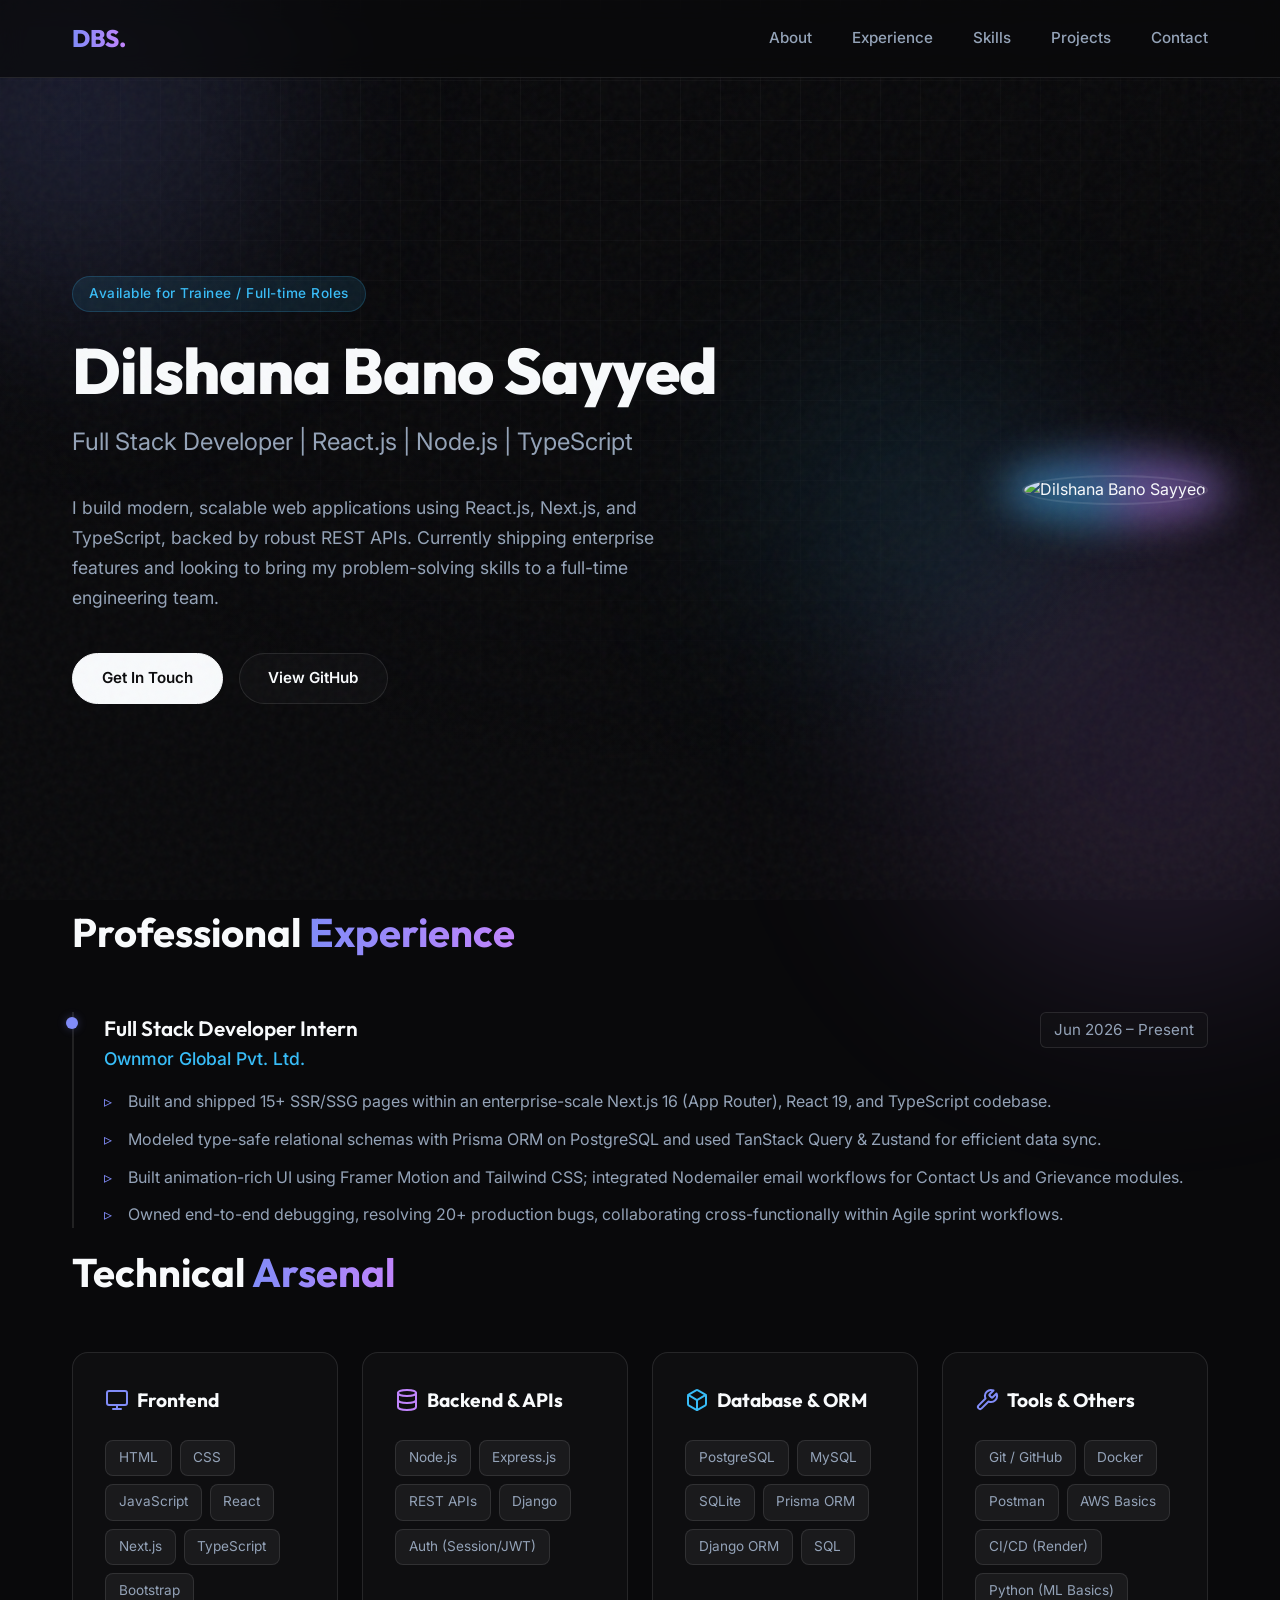
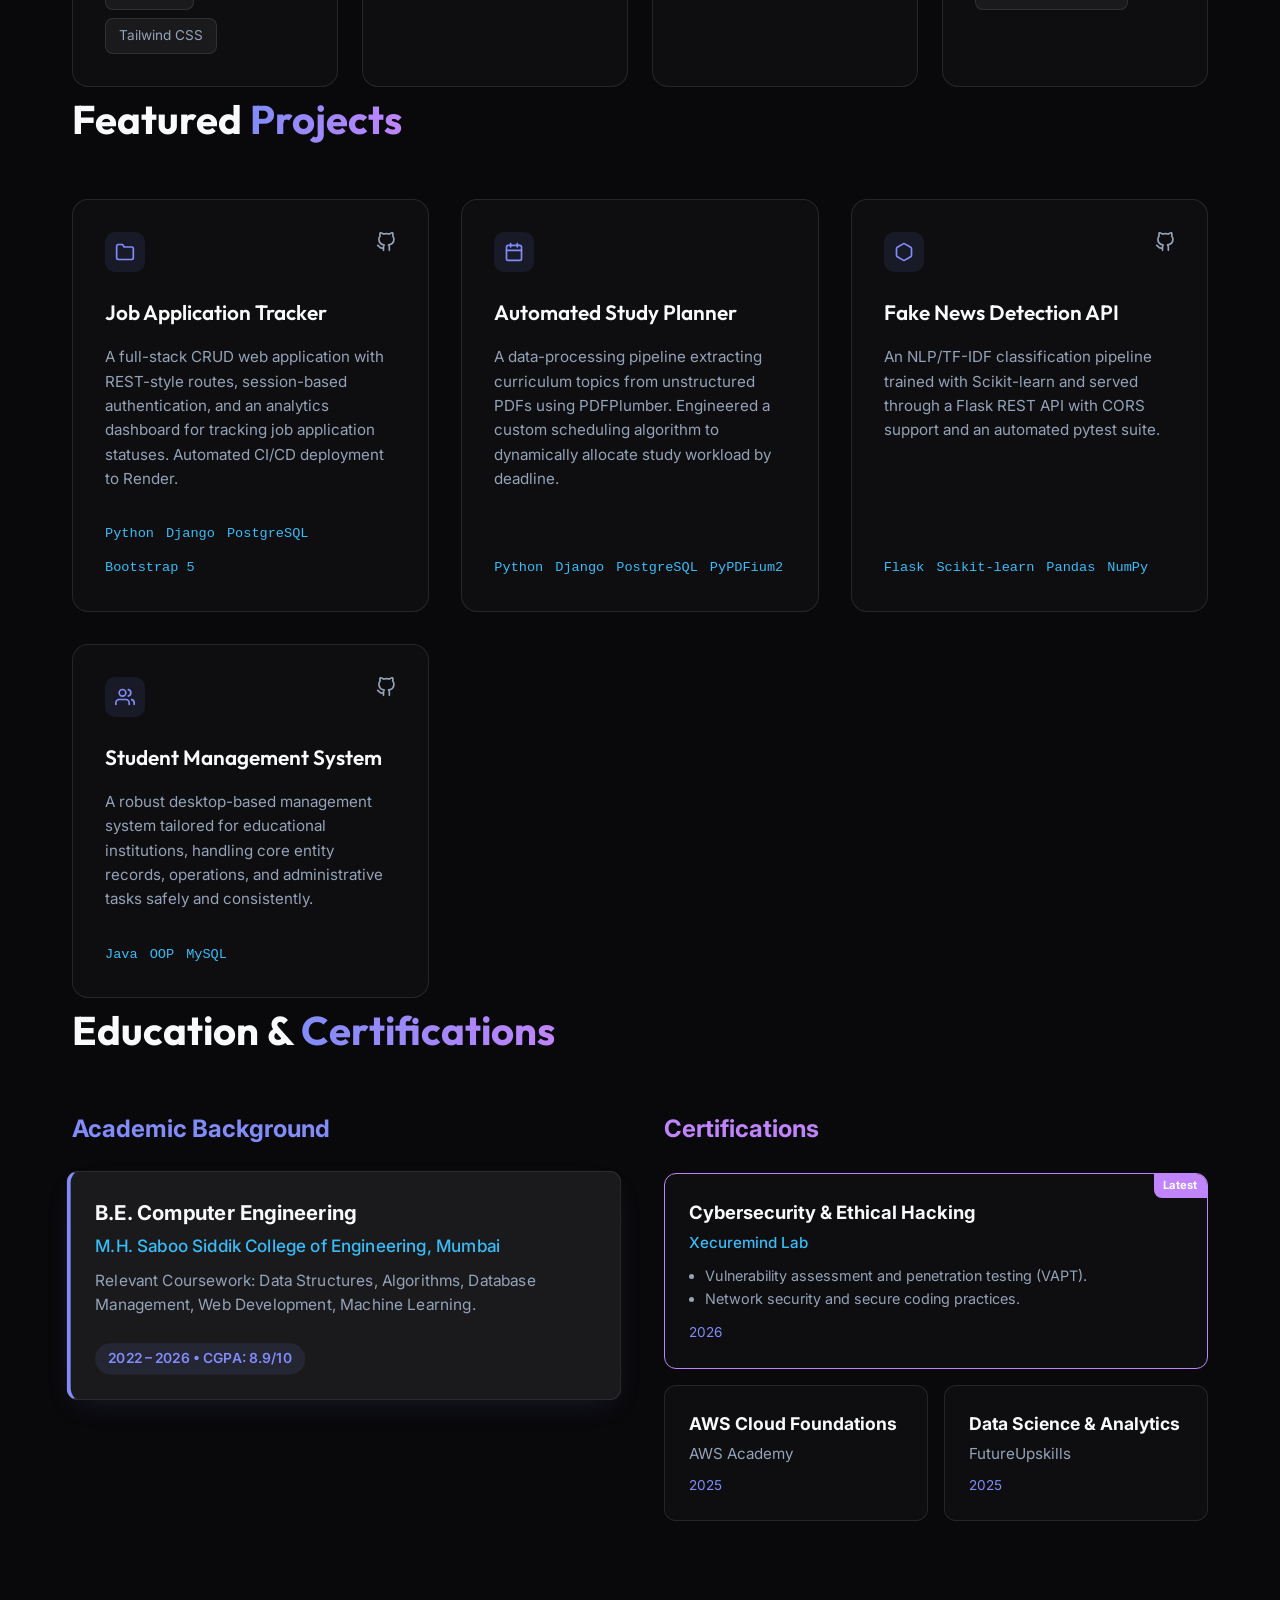
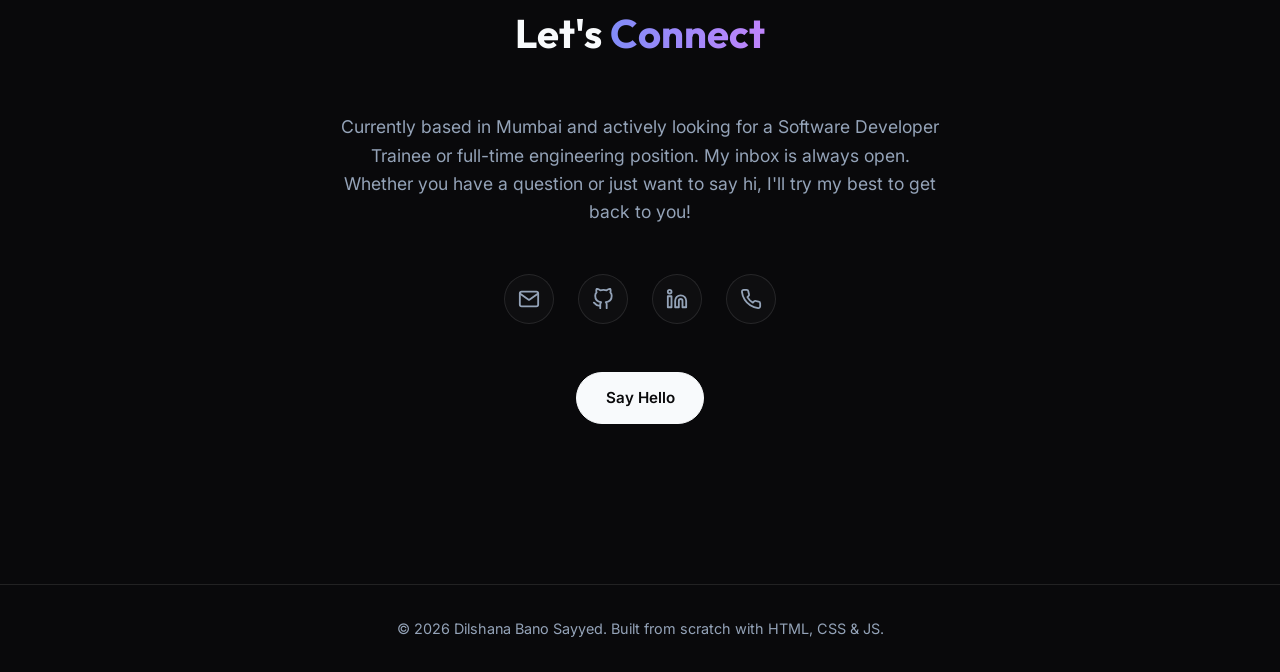
==== index.html @ e60ec94e "feat: complete portfolio redesign with premium UI" ====
<!DOCTYPE html>
<html lang="en">
<head>
  <meta charset="UTF-8" />
  <meta name="viewport" content="width=device-width, initial-scale=1.0"/>
  <title>Dilshana Bano Sayyed | Full Stack Developer</title>
  
  <link rel="preconnect" href="https://fonts.googleapis.com">
  <link rel="preconnect" href="https://fonts.gstatic.com" crossorigin>
  <link href="https://fonts.googleapis.com/css2?family=Outfit:wght@300;400;500;600;700;800&family=Inter:wght@300;400;500;600&display=swap" rel="stylesheet">
  
  <style>
    :root {
      --bg: #09090b;
      --bg-surface: rgba(24, 24, 27, 0.4);
      --bg-surface-hover: rgba(39, 39, 42, 0.6);
      --border: rgba(255, 255, 255, 0.1);
      --border-hover: rgba(255, 255, 255, 0.2);
      
      --primary: #818cf8;
      --primary-glow: rgba(129, 140, 248, 0.3);
      --secondary: #c084fc;
      --accent: #38bdf8;
      
      --text-main: #f8fafc;
      --text-muted: #94a3b8;
      
      --font-heading: 'Outfit', sans-serif;
      --font-body: 'Inter', sans-serif;
      
      --transition: all 0.3s cubic-bezier(0.4, 0, 0.2, 1);
    }

    * {
      margin: 0;
      padding: 0;
      box-sizing: border-box;
    }

    html {
      scroll-behavior: smooth;
    }

    body {
      background-color: var(--bg);
      color: var(--text-main);
      font-family: var(--font-body);
      line-height: 1.6;
      overflow-x: hidden;
      position: relative;
    }

    /* Background Effects */
    .bg-grid {
      position: fixed;
      inset: 0;
      background-image: 
        linear-gradient(to right, rgba(255, 255, 255, 0.03) 1px, transparent 1px),
        linear-gradient(to bottom, rgba(255, 255, 255, 0.03) 1px, transparent 1px);
      background-size: 40px 40px;
      z-index: -2;
      animation: gridMove 20s linear infinite;
    }
    
    .bg-grid::after {
      content: '';
      position: absolute;
      inset: 0;
      background: radial-gradient(circle at 50% 0%, transparent 10%, var(--bg) 70%);
    }

    @keyframes gridMove {
      0% { transform: translateY(0); }
      100% { transform: translateY(40px); }
    }

    .bg-noise {
      position: fixed;
      inset: 0;
      background-image: url("data:image/svg+xml,%3Csvg viewBox='0 0 200 200' xmlns='http://www.w3.org/2000/svg'%3E%3Cfilter id='noiseFilter'%3E%3CfeTurbulence type='fractalNoise' baseFrequency='0.65' numOctaves='3' stitchTiles='stitch'/%3E%3C/filter%3E%3Crect width='100%25' height='100%25' filter='url(%23noiseFilter)' opacity='0.04'/%3E%3C/svg%3E");
      pointer-events: none;
      z-index: 50;
    }

    .blob {
      position: fixed;
      border-radius: 50%;
      filter: blur(100px);
      z-index: -1;
      animation: float 20s infinite ease-in-out alternate;
    }
    
    .blob-1 {
      width: 400px; height: 400px;
      background: rgba(129, 140, 248, 0.15);
      top: -10%; left: -10%;
    }
    
    .blob-2 {
      width: 500px; height: 500px;
      background: rgba(192, 132, 252, 0.12);
      bottom: -10%; right: -10%;
      animation-delay: -5s;
    }
    
    .blob-3 {
      width: 300px; height: 300px;
      background: rgba(56, 189, 248, 0.12);
      top: 40%; left: 60%;
      animation-delay: -10s;
    }

    @keyframes float {
      0% { transform: translate(0, 0) scale(1); }
      100% { transform: translate(30px, 50px) scale(1.1); }
    }

    /* Container */
    .container {
      max-width: 1200px;
      margin: 0 auto;
      padding: 0 2rem;
    }

    /* Navigation */
    nav {
      position: fixed;
      top: 0; left: 0; right: 0;
      z-index: 100;
      padding: 1.2rem 0;
      background: rgba(9, 9, 11, 0.7);
      backdrop-filter: blur(12px);
      border-bottom: 1px solid var(--border);
    }
    
    .nav-content {
      display: flex;
      justify-content: space-between;
      align-items: center;
    }

    .logo {
      font-family: var(--font-heading);
      font-size: 1.5rem;
      font-weight: 800;
      background: linear-gradient(to right, var(--primary), var(--secondary));
      -webkit-background-clip: text;
      -webkit-text-fill-color: transparent;
      text-decoration: none;
      letter-spacing: -0.5px;
    }

    .nav-links {
      display: flex;
      gap: 2.5rem;
    }

    .nav-links a {
      color: var(--text-muted);
      text-decoration: none;
      font-size: 0.95rem;
      font-weight: 500;
      transition: var(--transition);
    }

    .nav-links a:hover {
      color: var(--text-main);
    }

    /* Buttons */
    .btn {
      display: inline-flex;
      align-items: center;
      justify-content: center;
      padding: 0.8rem 1.8rem;
      border-radius: 99px;
      font-weight: 600;
      font-size: 0.95rem;
      text-decoration: none;
      transition: var(--transition);
      cursor: pointer;
      gap: 0.5rem;
    }

    .btn-primary {
      background: var(--text-main);
      color: var(--bg);
      border: 1px solid var(--text-main);
    }

    .btn-primary:hover {
      background: transparent;
      color: var(--text-main);
      box-shadow: 0 0 20px rgba(255, 255, 255, 0.2);
    }

    .btn-secondary {
      background: var(--bg-surface);
      color: var(--text-main);
      border: 1px solid var(--border);
    }

    .btn-secondary:hover {
      background: var(--bg-surface-hover);
      border-color: var(--border-hover);
    }

    /* Sections */
    section {
      padding: 7rem 0;
      position: relative;
    }

    .section-title {
      font-family: var(--font-heading);
      font-size: 2.5rem;
      font-weight: 700;
      margin-bottom: 3rem;
      display: inline-block;
    }

    .section-title span {
      background: linear-gradient(to right, var(--primary), var(--secondary));
      -webkit-background-clip: text;
      -webkit-text-fill-color: transparent;
    }

    /* Hero Section */
    .hero {
      min-height: 100vh;
      display: flex;
      align-items: center;
      padding-top: 5rem;
    }

    .hero-content {
      display: flex;
      align-items: center;
      gap: 4rem;
      width: 100%;
    }

    .hero-text {
      flex: 1;
    }

    .badge {
      display: inline-block;
      padding: 0.4rem 1rem;
      background: rgba(56, 189, 248, 0.1);
      border: 1px solid rgba(56, 189, 248, 0.2);
      color: var(--accent);
      border-radius: 99px;
      font-size: 0.85rem;
      font-weight: 500;
      margin-bottom: 1.5rem;
      letter-spacing: 0.5px;
    }

    .hero h1 {
      font-family: var(--font-heading);
      font-size: clamp(3rem, 5vw, 4.5rem);
      font-weight: 800;
      line-height: 1.1;
      margin-bottom: 1rem;
      letter-spacing: -1px;
    }

    .hero h2 {
      font-size: 1.5rem;
      color: var(--text-muted);
      font-weight: 400;
      margin-bottom: 2rem;
    }

    .hero p {
      font-size: 1.1rem;
      color: var(--text-muted);
      max-width: 600px;
      margin-bottom: 2.5rem;
      line-height: 1.7;
    }

    .hero-actions {
      display: flex;
      gap: 1rem;
    }
    
    .hero-image-wrapper {
      position: relative;
      flex-shrink: 0;
    }

    .hero-image {
      width: 320px;
      height: 320px;
      border-radius: 50%;
      object-fit: cover;
      border: 2px solid var(--border);
      position: relative;
      z-index: 2;
    }
    
    .hero-image-bg {
      position: absolute;
      inset: -20px;
      border-radius: 50%;
      background: conic-gradient(from 0deg, var(--primary), var(--secondary), var(--accent), var(--primary));
      filter: blur(20px);
      opacity: 0.5;
      animation: spin 10s linear infinite;
      z-index: 1;
    }
    
    @keyframes spin {
      100% { transform: rotate(360deg); }
    }

    /* Experience */
    .timeline {
      position: relative;
      padding-left: 2rem;
    }
    
    .timeline::before {
      content: '';
      position: absolute;
      left: 0; top: 0; bottom: 0;
      width: 2px;
      background: var(--border);
    }
    
    .timeline-item {
      position: relative;
      margin-bottom: 3rem;
    }
    
    .timeline-item:last-child {
      margin-bottom: 0;
    }
    
    .timeline-dot {
      position: absolute;
      left: -2.35rem;
      top: 0.3rem;
      width: 12px; height: 12px;
      border-radius: 50%;
      background: var(--primary);
      box-shadow: 0 0 10px var(--primary-glow);
    }
    
    .exp-header {
      display: flex;
      justify-content: space-between;
      align-items: flex-start;
      margin-bottom: 1rem;
      flex-wrap: wrap;
      gap: 1rem;
    }
    
    .exp-role {
      font-family: var(--font-heading);
      font-size: 1.3rem;
      font-weight: 600;
      color: var(--text-main);
    }
    
    .exp-company {
      color: var(--accent);
      font-weight: 500;
      font-size: 1.1rem;
    }
    
    .exp-date {
      color: var(--text-muted);
      font-size: 0.95rem;
      background: var(--bg-surface);
      padding: 0.3rem 0.8rem;
      border-radius: 6px;
      border: 1px solid var(--border);
    }
    
    .exp-details {
      color: var(--text-muted);
      list-style-type: none;
    }
    
    .exp-details li {
      position: relative;
      padding-left: 1.5rem;
      margin-bottom: 0.75rem;
    }
    
    .exp-details li::before {
      content: '▹';
      position: absolute;
      left: 0;
      color: var(--primary);
    }

    /* Skills */
    .skills-grid {
      display: grid;
      grid-template-columns: repeat(auto-fit, minmax(250px, 1fr));
      gap: 1.5rem;
    }
    
    .skill-category {
      background: var(--bg-surface);
      border: 1px solid var(--border);
      border-radius: 16px;
      padding: 2rem;
      transition: var(--transition);
    }
    
    .skill-category:hover {
      border-color: var(--primary);
      transform: translateY(-5px);
      box-shadow: 0 10px 30px -10px rgba(129, 140, 248, 0.15);
    }
    
    .skill-category h3 {
      font-family: var(--font-heading);
      font-size: 1.2rem;
      margin-bottom: 1.5rem;
      color: var(--text-main);
      display: flex;
      align-items: center;
      gap: 0.5rem;
    }
    
    .skill-tags {
      display: flex;
      flex-wrap: wrap;
      gap: 0.5rem;
    }
    
    .skill-tag {
      background: rgba(255,255,255,0.05);
      border: 1px solid var(--border);
      padding: 0.4rem 0.8rem;
      border-radius: 8px;
      font-size: 0.85rem;
      color: var(--text-muted);
      transition: var(--transition);
    }
    
    .skill-category:hover .skill-tag {
      border-color: var(--border-hover);
      color: var(--text-main);
    }

    /* Projects */
    .projects-grid {
      display: grid;
      grid-template-columns: repeat(auto-fit, minmax(320px, 1fr));
      gap: 2rem;
    }
    
    .project-card {
      background: var(--bg-surface);
      border: 1px solid var(--border);
      border-radius: 16px;
      padding: 2rem;
      transition: var(--transition);
      display: flex;
      flex-direction: column;
      height: 100%;
    }
    
    .project-card:hover {
      border-color: var(--secondary);
      transform: translateY(-5px);
      box-shadow: 0 10px 30px -10px rgba(192, 132, 252, 0.15);
    }
    
    .project-header {
      display: flex;
      justify-content: space-between;
      align-items: flex-start;
      margin-bottom: 1.5rem;
    }
    
    .project-icon {
      width: 40px; height: 40px;
      background: rgba(129, 140, 248, 0.1);
      border-radius: 10px;
      display: flex;
      align-items: center;
      justify-content: center;
      color: var(--primary);
    }
    
    .project-links a {
      color: var(--text-muted);
      transition: var(--transition);
    }
    
    .project-links a:hover {
      color: var(--primary);
    }
    
    .project-title {
      font-family: var(--font-heading);
      font-size: 1.3rem;
      font-weight: 600;
      margin-bottom: 1rem;
      color: var(--text-main);
    }
    
    .project-desc {
      color: var(--text-muted);
      font-size: 0.95rem;
      margin-bottom: 2rem;
      flex-grow: 1;
    }
    
    .project-tech {
      display: flex;
      flex-wrap: wrap;
      gap: 0.75rem;
      font-family: monospace;
      font-size: 0.85rem;
      color: var(--accent);
    }

    /* Education & Certs */
    .edu-grid {
      display: grid;
      grid-template-columns: 1fr 1fr;
      gap: 3rem;
    }
    
    .edu-card {
      background: var(--bg-surface);
      border: 1px solid var(--border);
      padding: 1.5rem;
      border-radius: 12px;
      margin-bottom: 1rem;
    }
    
    .edu-card h4 {
      font-size: 1.1rem;
      margin-bottom: 0.25rem;
    }
    
    .edu-card p {
      color: var(--text-muted);
      font-size: 0.95rem;
    }
    
    .edu-card .meta {
      font-size: 0.85rem;
      color: var(--primary);
      margin-top: 0.5rem;
    }

    /* Contact */
    .contact {
      text-align: center;
      max-width: 600px;
      margin: 0 auto;
      padding: 5rem 0 10rem 0;
    }
    
    .contact p {
      color: var(--text-muted);
      margin-bottom: 2.5rem;
      font-size: 1.1rem;
    }
    
    .contact-links {
      display: flex;
      justify-content: center;
      gap: 1.5rem;
      margin-top: 3rem;
    }
    
    .contact-icon {
      width: 50px; height: 50px;
      border-radius: 50%;
      background: var(--bg-surface);
      border: 1px solid var(--border);
      display: flex;
      align-items: center;
      justify-content: center;
      color: var(--text-muted);
      transition: var(--transition);
      text-decoration: none;
    }
    
    .contact-icon:hover {
      background: var(--text-main);
      color: var(--bg);
      transform: translateY(-5px);
    }

    /* Footer */
    footer {
      text-align: center;
      padding: 2rem 0;
      border-top: 1px solid var(--border);
      color: var(--text-muted);
      font-size: 0.9rem;
    }

    /* Scroll animations */
    .reveal {
      opacity: 0;
      transform: translateY(30px);
      transition: all 0.8s ease-out;
    }
    .reveal.active {
      opacity: 1;
      transform: translateY(0);
    }

    /* Spotlight Effect */
    .spotlight {
      position: relative;
      overflow: hidden;
    }
    .spotlight::before {
      content: "";
      position: absolute;
      top: 0; left: 0; right: 0; bottom: 0;
      background: radial-gradient(600px circle at var(--mouse-x) var(--mouse-y), rgba(255, 255, 255, 0.06), transparent 40%);
      border-radius: inherit;
      z-index: 0;
      opacity: 0;
      transition: opacity 0.5s ease;
      pointer-events: none;
    }
    .spotlight:hover::before {
      opacity: 1;
    }
    .spotlight > * {
      position: relative;
      z-index: 1;
    }

    /* Responsive */
    @media (max-width: 992px) {
      .hero-content {
        flex-direction: column-reverse;
        text-align: center;
      }
      .hero-actions {
        justify-content: center;
      }
      .edu-grid {
        grid-template-columns: 1fr;
      }
    }
    
    .certs-grid {
      display: grid;
      grid-template-columns: 1fr 1fr;
      gap: 1rem;
    }

    @media (max-width: 768px) {
      .nav-links {
        display: none;
      }
      .section-title {
        font-size: 2rem;
      }
      .hero h1 {
        font-size: 2.5rem;
      }
      .certs-grid {
        grid-template-columns: 1fr;
      }
      .projects-grid {
        grid-template-columns: 1fr;
      }
      section {
        padding: 4rem 0;
      }
      .hero {
        padding-top: 6rem;
      }
    }
  </style>
</head>
<body>
  
  <div class="bg-grid"></div>
  <div class="bg-noise"></div>
  <div class="blob blob-1"></div>
  <div class="blob blob-2"></div>
  <div class="blob blob-3"></div>

  <nav>
    <div class="container nav-content">
      <a href="#" class="logo">DBS.</a>
      <div class="nav-links">
        <a href="#about">About</a>
        <a href="#experience">Experience</a>
        <a href="#skills">Skills</a>
        <a href="#projects">Projects</a>
        <a href="#contact">Contact</a>
      </div>
    </div>
  </nav>

  <main>
    <!-- Hero Section -->
    <section class="hero container" id="about">
      <div class="hero-content">
        <div class="hero-text reveal">
          <div class="badge">Available for Trainee / Full-time Roles</div>
          <h1>Dilshana Bano Sayyed</h1>
          <h2>Full Stack Developer | React.js | Node.js | TypeScript</h2>
          <p>
            I build modern, scalable web applications using React.js, Next.js, and TypeScript, backed by robust REST APIs. Currently shipping enterprise features and looking to bring my problem-solving skills to a full-time engineering team.
          </p>
          <div class="hero-actions">
            <a href="#contact" class="btn btn-primary">Get In Touch</a>
            <a href="https://github.com/dilshanasayyed" target="_blank" class="btn btn-secondary">View GitHub</a>
          </div>
        </div>
        <div class="hero-image-wrapper reveal">
          <div class="hero-image-bg"></div>
          <img src="https://avatars.githubusercontent.com/u/148440462?v=4" alt="Dilshana Bano Sayyed" class="hero-image">
        </div>
      </div>
    </section>

    <!-- Experience Section -->
    <section class="container" id="experience">
      <h2 class="section-title reveal">Professional <span>Experience</span></h2>
      <div class="timeline reveal">
        
        <div class="timeline-item">
          <div class="timeline-dot"></div>
          <div class="exp-header">
            <div>
              <div class="exp-role">Full Stack Developer Intern</div>
              <div class="exp-company">Ownmor Global Pvt. Ltd.</div>
            </div>
            <div class="exp-date">Jun 2026 – Present</div>
          </div>
          <ul class="exp-details">
            <li>Built and shipped 15+ SSR/SSG pages within an enterprise-scale Next.js 16 (App Router), React 19, and TypeScript codebase.</li>
            <li>Modeled type-safe relational schemas with Prisma ORM on PostgreSQL and used TanStack Query & Zustand for efficient data sync.</li>
            <li>Built animation-rich UI using Framer Motion and Tailwind CSS; integrated Nodemailer email workflows for Contact Us and Grievance modules.</li>
            <li>Owned end-to-end debugging, resolving 20+ production bugs, collaborating cross-functionally within Agile sprint workflows.</li>
          </ul>
        </div>

      </div>
    </section>

    <!-- Skills Section -->
    <section class="container" id="skills">
      <h2 class="section-title reveal">Technical <span>Arsenal</span></h2>
      <div class="skills-grid reveal">
        
        <div class="skill-category spotlight">
          <h3>
            <svg width="24" height="24" viewBox="0 0 24 24" fill="none" stroke="currentColor" stroke-width="2" stroke-linecap="round" stroke-linejoin="round" style="color: var(--primary)"><rect x="2" y="3" width="20" height="14" rx="2" ry="2"></rect><line x1="8" y1="21" x2="16" y2="21"></line><line x1="12" y1="17" x2="12" y2="21"></line></svg>
            Frontend
          </h3>
          <div class="skill-tags">
            <span class="skill-tag">HTML</span>
            <span class="skill-tag">CSS</span>
            <span class="skill-tag">JavaScript</span>
            <span class="skill-tag">React</span>
            <span class="skill-tag">Next.js</span>
            <span class="skill-tag">TypeScript</span>
            <span class="skill-tag">Bootstrap</span>
            <span class="skill-tag">Tailwind CSS</span>
          </div>
        </div>

        <div class="skill-category spotlight">
          <h3>
            <svg width="24" height="24" viewBox="0 0 24 24" fill="none" stroke="currentColor" stroke-width="2" stroke-linecap="round" stroke-linejoin="round" style="color: var(--secondary)"><ellipse cx="12" cy="5" rx="9" ry="3"></ellipse><path d="M21 12c0 1.66-4 3-9 3s-9-1.34-9-3"></path><path d="M3 5v14c0 1.66 4 3 9 3s9-1.34 9-3V5"></path></svg>
            Backend & APIs
          </h3>
          <div class="skill-tags">
            <span class="skill-tag">Node.js</span>
            <span class="skill-tag">Express.js</span>
            <span class="skill-tag">REST APIs</span>
            <span class="skill-tag">Django</span>
            <span class="skill-tag">Auth (Session/JWT)</span>
          </div>
        </div>

        <div class="skill-category spotlight">
          <h3>
            <svg width="24" height="24" viewBox="0 0 24 24" fill="none" stroke="currentColor" stroke-width="2" stroke-linecap="round" stroke-linejoin="round" style="color: var(--accent)"><path d="M21 16V8a2 2 0 0 0-1-1.73l-7-4a2 2 0 0 0-2 0l-7 4A2 2 0 0 0 3 8v8a2 2 0 0 0 1 1.73l7 4a2 2 0 0 0 2 0l7-4A2 2 0 0 0 21 16z"></path><polyline points="3.27 6.96 12 12.01 20.73 6.96"></polyline><line x1="12" y1="22.08" x2="12" y2="12"></line></svg>
            Database & ORM
          </h3>
          <div class="skill-tags">
            <span class="skill-tag">PostgreSQL</span>
            <span class="skill-tag">MySQL</span>
            <span class="skill-tag">SQLite</span>
            <span class="skill-tag">Prisma ORM</span>
            <span class="skill-tag">Django ORM</span>
            <span class="skill-tag">SQL</span>
          </div>
        </div>

        <div class="skill-category spotlight">
          <h3>
            <svg width="24" height="24" viewBox="0 0 24 24" fill="none" stroke="currentColor" stroke-width="2" stroke-linecap="round" stroke-linejoin="round" style="color: var(--primary)"><path d="M14.7 6.3a1 1 0 0 0 0 1.4l1.6 1.6a1 1 0 0 0 1.4 0l3.77-3.77a6 6 0 0 1-7.94 7.94l-6.91 6.91a2.12 2.12 0 0 1-3-3l6.91-6.91a6 6 0 0 1 7.94-7.94l-3.76 3.76z"></path></svg>
            Tools & Others
          </h3>
          <div class="skill-tags">
            <span class="skill-tag">Git / GitHub</span>
            <span class="skill-tag">Docker</span>
            <span class="skill-tag">Postman</span>
            <span class="skill-tag">AWS Basics</span>
            <span class="skill-tag">CI/CD (Render)</span>
            <span class="skill-tag">Python (ML Basics)</span>
          </div>
        </div>

      </div>
    </section>

    <!-- Projects Section -->
    <section class="container" id="projects">
      <h2 class="section-title reveal">Featured <span>Projects</span></h2>
      <div class="projects-grid reveal">
        
        <!-- Project 1 -->
        <div class="project-card spotlight">
          <div class="project-header">
            <div class="project-icon">
              <svg width="20" height="20" viewBox="0 0 24 24" fill="none" stroke="currentColor" stroke-width="2" stroke-linecap="round" stroke-linejoin="round"><path d="M22 19a2 2 0 0 1-2 2H4a2 2 0 0 1-2-2V5a2 2 0 0 1 2-2h5l2 3h9a2 2 0 0 1 2 2z"></path></svg>
            </div>
            <div class="project-links">
              <a href="https://github.com/dilshanasayyed/Job-Tracker" target="_blank">
                <svg width="20" height="20" viewBox="0 0 24 24" fill="none" stroke="currentColor" stroke-width="2" stroke-linecap="round" stroke-linejoin="round"><path d="M9 19c-5 1.5-5-2.5-7-3m14 6v-3.87a3.37 3.37 0 0 0-.94-2.61c3.14-.35 6.44-1.54 6.44-7A5.44 5.44 0 0 0 20 4.77 5.07 5.07 0 0 0 19.91 1S18.73.65 16 2.48a13.38 13.38 0 0 0-7 0C6.27.65 5.09 1 5.09 1A5.07 5.07 0 0 0 5 4.77a5.44 5.44 0 0 0-1.5 3.78c0 5.42 3.3 6.61 6.44 7A3.37 3.37 0 0 0 9 18.13V22"></path></svg>
              </a>
            </div>
          </div>
          <h3 class="project-title">Job Application Tracker</h3>
          <p class="project-desc">
            A full-stack CRUD web application with REST-style routes, session-based authentication, and an analytics dashboard for tracking job application statuses. Automated CI/CD deployment to Render.
          </p>
          <div class="project-tech">
            <span>Python</span>
            <span>Django</span>
            <span>PostgreSQL</span>
            <span>Bootstrap 5</span>
          </div>
        </div>

        <!-- Project 2 -->
        <div class="project-card spotlight">
          <div class="project-header">
            <div class="project-icon">
              <svg width="20" height="20" viewBox="0 0 24 24" fill="none" stroke="currentColor" stroke-width="2" stroke-linecap="round" stroke-linejoin="round"><rect x="3" y="4" width="18" height="18" rx="2" ry="2"></rect><line x1="16" y1="2" x2="16" y2="6"></line><line x1="8" y1="2" x2="8" y2="6"></line><line x1="3" y1="10" x2="21" y2="10"></line></svg>
            </div>
          </div>
          <h3 class="project-title">Automated Study Planner</h3>
          <p class="project-desc">
            A data-processing pipeline extracting curriculum topics from unstructured PDFs using PDFPlumber. Engineered a custom scheduling algorithm to dynamically allocate study workload by deadline.
          </p>
          <div class="project-tech">
            <span>Python</span>
            <span>Django</span>
            <span>PostgreSQL</span>
            <span>PyPDFium2</span>
          </div>
        </div>

        <!-- Project 3 -->
        <div class="project-card spotlight">
          <div class="project-header">
            <div class="project-icon">
              <svg width="20" height="20" viewBox="0 0 24 24" fill="none" stroke="currentColor" stroke-width="2" stroke-linecap="round" stroke-linejoin="round"><path d="M21 16V8a2 2 0 0 0-1-1.73l-7-4a2 2 0 0 0-2 0l-7 4A2 2 0 0 0 3 8v8a2 2 0 0 0 1 1.73l7 4a2 2 0 0 0 2 0l7-4A2 2 0 0 0 21 16z"></path></svg>
            </div>
            <div class="project-links">
              <a href="https://github.com/dilshanasayyed/fake-news-detection-system-" target="_blank">
                <svg width="20" height="20" viewBox="0 0 24 24" fill="none" stroke="currentColor" stroke-width="2" stroke-linecap="round" stroke-linejoin="round"><path d="M9 19c-5 1.5-5-2.5-7-3m14 6v-3.87a3.37 3.37 0 0 0-.94-2.61c3.14-.35 6.44-1.54 6.44-7A5.44 5.44 0 0 0 20 4.77 5.07 5.07 0 0 0 19.91 1S18.73.65 16 2.48a13.38 13.38 0 0 0-7 0C6.27.65 5.09 1 5.09 1A5.07 5.07 0 0 0 5 4.77a5.44 5.44 0 0 0-1.5 3.78c0 5.42 3.3 6.61 6.44 7A3.37 3.37 0 0 0 9 18.13V22"></path></svg>
              </a>
            </div>
          </div>
          <h3 class="project-title">Fake News Detection API</h3>
          <p class="project-desc">
            An NLP/TF-IDF classification pipeline trained with Scikit-learn and served through a Flask REST API with CORS support and an automated pytest suite.
          </p>
          <div class="project-tech">
            <span>Flask</span>
            <span>Scikit-learn</span>
            <span>Pandas</span>
            <span>NumPy</span>
          </div>
        </div>
        
        <!-- Project 4 -->
        <div class="project-card spotlight">
          <div class="project-header">
            <div class="project-icon">
              <svg width="20" height="20" viewBox="0 0 24 24" fill="none" stroke="currentColor" stroke-width="2" stroke-linecap="round" stroke-linejoin="round"><path d="M17 21v-2a4 4 0 0 0-4-4H5a4 4 0 0 0-4 4v2"></path><circle cx="9" cy="7" r="4"></circle><path d="M23 21v-2a4 4 0 0 0-3-3.87"></path><path d="M16 3.13a4 4 0 0 1 0 7.75"></path></svg>
            </div>
            <div class="project-links">
              <a href="https://github.com/dilshanasayyed/student-management-system-java-" target="_blank">
                <svg width="20" height="20" viewBox="0 0 24 24" fill="none" stroke="currentColor" stroke-width="2" stroke-linecap="round" stroke-linejoin="round"><path d="M9 19c-5 1.5-5-2.5-7-3m14 6v-3.87a3.37 3.37 0 0 0-.94-2.61c3.14-.35 6.44-1.54 6.44-7A5.44 5.44 0 0 0 20 4.77 5.07 5.07 0 0 0 19.91 1S18.73.65 16 2.48a13.38 13.38 0 0 0-7 0C6.27.65 5.09 1 5.09 1A5.07 5.07 0 0 0 5 4.77a5.44 5.44 0 0 0-1.5 3.78c0 5.42 3.3 6.61 6.44 7A3.37 3.37 0 0 0 9 18.13V22"></path></svg>
              </a>
            </div>
          </div>
          <h3 class="project-title">Student Management System</h3>
          <p class="project-desc">
            A robust desktop-based management system tailored for educational institutions, handling core entity records, operations, and administrative tasks safely and consistently.
          </p>
          <div class="project-tech">
            <span>Java</span>
            <span>OOP</span>
            <span>MySQL</span>
          </div>
        </div>

      </div>
    </section>
    
    <!-- Education Section -->
    <section class="container">
      <h2 class="section-title reveal">Education & <span>Certifications</span></h2>
      <div class="edu-grid reveal">
        <!-- Education Column -->
        <div>
          <h3 style="font-size: 1.5rem; margin-bottom: 1.5rem; color: var(--primary);">Academic Background</h3>
          <div class="edu-card spotlight" style="border-left: 4px solid var(--primary); padding-left: 1.5rem; background: var(--bg-surface-hover); transform: scale(1.02); box-shadow: 0 10px 30px -10px rgba(129, 140, 248, 0.15);">
            <h4 style="font-size: 1.25rem; font-weight: 700; color: var(--text-main);">B.E. Computer Engineering</h4>
            <p style="font-size: 1.05rem; font-weight: 500; color: var(--accent); margin-bottom: 0.5rem;">M.H. Saboo Siddik College of Engineering, Mumbai</p>
            <p style="color: var(--text-muted); margin-bottom: 1rem;">Relevant Coursework: Data Structures, Algorithms, Database Management, Web Development, Machine Learning.</p>
            <div class="meta" style="display: inline-block; background: rgba(129, 140, 248, 0.1); padding: 0.3rem 0.8rem; border-radius: 99px; font-weight: 600;">2022 – 2026 • CGPA: 8.9/10</div>
          </div>
        </div>
        
        <!-- Certifications Column -->
        <div>
          <h3 style="font-size: 1.5rem; margin-bottom: 1.5rem; color: var(--secondary);">Certifications</h3>
          <div class="edu-card spotlight" style="position: relative; overflow: hidden; border: 1px solid var(--secondary);">
            <div style="position: absolute; top: 0; right: 0; background: var(--secondary); color: #fff; font-size: 0.7rem; font-weight: bold; padding: 0.2rem 0.6rem; border-bottom-left-radius: 8px;">Latest</div>
            <h4 style="color: var(--text-main); font-size: 1.15rem;">Cybersecurity & Ethical Hacking</h4>
            <p style="color: var(--accent); font-weight: 500;">Xecuremind Lab</p>
            <ul style="color: var(--text-muted); font-size: 0.9rem; margin-top: 0.5rem; margin-left: 1rem;">
              <li>Vulnerability assessment and penetration testing (VAPT).</li>
              <li>Network security and secure coding practices.</li>
            </ul>
            <div class="meta" style="margin-top: 0.8rem;">2026</div>
          </div>
          
          <div class="certs-grid">
            <div class="edu-card spotlight" style="margin-bottom: 0;">
              <h4>AWS Cloud Foundations</h4>
              <p>AWS Academy</p>
              <div class="meta">2025</div>
            </div>
            <div class="edu-card spotlight" style="margin-bottom: 0;">
              <h4>Data Science & Analytics</h4>
              <p>FutureUpskills</p>
              <div class="meta">2025</div>
            </div>
          </div>
        </div>
      </div>
    </section>

    <!-- Contact Section -->
    <section class="contact container" id="contact">
      <h2 class="section-title reveal">Let's <span>Connect</span></h2>
      <p class="reveal">
        Currently based in Mumbai and actively looking for a Software Developer Trainee or full-time engineering position. My inbox is always open. Whether you have a question or just want to say hi, I'll try my best to get back to you!
      </p>
      
      <div class="contact-links reveal">
        <a href="mailto:dilshanasayyed@gmail.com" class="contact-icon" title="Email">
          <svg width="22" height="22" viewBox="0 0 24 24" fill="none" stroke="currentColor" stroke-width="2" stroke-linecap="round" stroke-linejoin="round"><path d="M4 4h16c1.1 0 2 .9 2 2v12c0 1.1-.9 2-2 2H4c-1.1 0-2-.9-2-2V6c0-1.1.9-2 2-2z"></path><polyline points="22,6 12,13 2,6"></polyline></svg>
        </a>
        <a href="https://github.com/dilshanasayyed" target="_blank" class="contact-icon" title="GitHub">
          <svg width="22" height="22" viewBox="0 0 24 24" fill="none" stroke="currentColor" stroke-width="2" stroke-linecap="round" stroke-linejoin="round"><path d="M9 19c-5 1.5-5-2.5-7-3m14 6v-3.87a3.37 3.37 0 0 0-.94-2.61c3.14-.35 6.44-1.54 6.44-7A5.44 5.44 0 0 0 20 4.77 5.07 5.07 0 0 0 19.91 1S18.73.65 16 2.48a13.38 13.38 0 0 0-7 0C6.27.65 5.09 1 5.09 1A5.07 5.07 0 0 0 5 4.77a5.44 5.44 0 0 0-1.5 3.78c0 5.42 3.3 6.61 6.44 7A3.37 3.37 0 0 0 9 18.13V22"></path></svg>
        </a>
        <a href="https://linkedin.com/in/dilshanasayyed" target="_blank" class="contact-icon" title="LinkedIn">
          <svg width="22" height="22" viewBox="0 0 24 24" fill="none" stroke="currentColor" stroke-width="2" stroke-linecap="round" stroke-linejoin="round"><path d="M16 8a6 6 0 0 1 6 6v7h-4v-7a2 2 0 0 0-2-2 2 2 0 0 0-2 2v7h-4v-7a6 6 0 0 1 6-6z"></path><rect x="2" y="9" width="4" height="12"></rect><circle cx="4" cy="4" r="2"></circle></svg>
        </a>
        <a href="tel:+918591464654" class="contact-icon" title="Phone">
          <svg width="22" height="22" viewBox="0 0 24 24" fill="none" stroke="currentColor" stroke-width="2" stroke-linecap="round" stroke-linejoin="round"><path d="M22 16.92v3a2 2 0 0 1-2.18 2 19.79 19.79 0 0 1-8.63-3.07 19.5 19.5 0 0 1-6-6 19.79 19.79 0 0 1-3.07-8.67A2 2 0 0 1 4.11 2h3a2 2 0 0 1 2 1.72 12.84 12.84 0 0 0 .7 2.81 2 2 0 0 1-.45 2.11L8.09 9.91a16 16 0 0 0 6 6l1.27-1.27a2 2 0 0 1 2.11-.45 12.84 12.84 0 0 0 2.81.7A2 2 0 0 1 22 16.92z"></path></svg>
        </a>
      </div>
      
      <div style="margin-top: 3rem;" class="reveal">
        <a href="mailto:dilshanasayyed@gmail.com" class="btn btn-primary">Say Hello</a>
      </div>
    </section>

  </main>

  <footer>
    <div class="container">
      <p>&copy; 2026 Dilshana Bano Sayyed. Built from scratch with HTML, CSS & JS.</p>
    </div>
  </footer>

  <script>
    // Reveal animations on scroll
    function reveal() {
      var reveals = document.querySelectorAll(".reveal");
      for (var i = 0; i < reveals.length; i++) {
        var windowHeight = window.innerHeight;
        var elementTop = reveals[i].getBoundingClientRect().top;
        var elementVisible = 100;
        
        if (elementTop < windowHeight - elementVisible) {
          reveals[i].classList.add("active");
        }
      }
    }
    
    window.addEventListener("scroll", reveal);
    // Trigger once on load
    reveal();

    // Spotlight effect
    document.querySelectorAll(".spotlight").forEach(card => {
      card.addEventListener("mousemove", e => {
        const rect = card.getBoundingClientRect();
        const x = e.clientX - rect.left;
        const y = e.clientY - rect.top;
        card.style.setProperty("--mouse-x", `${x}px`);
        card.style.setProperty("--mouse-y", `${y}px`);
      });
    });
  </script>
</body>
</html>
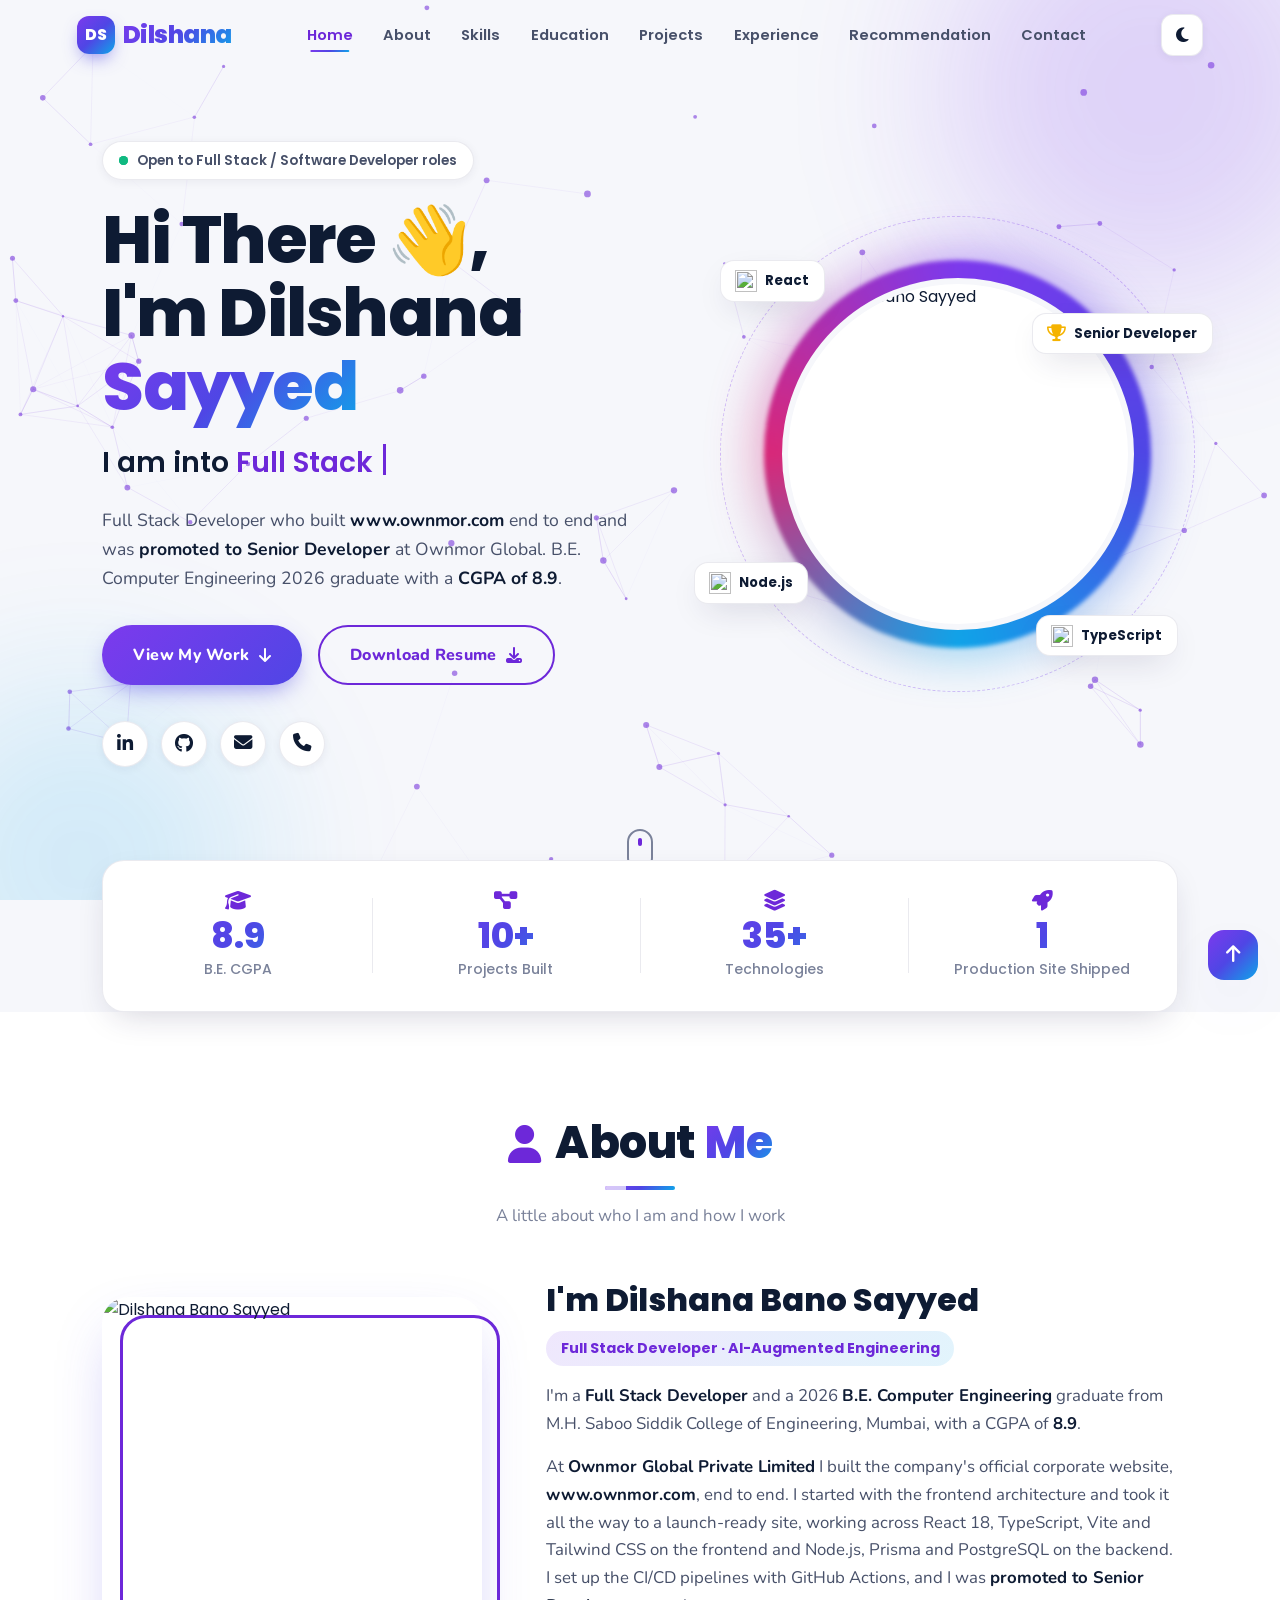
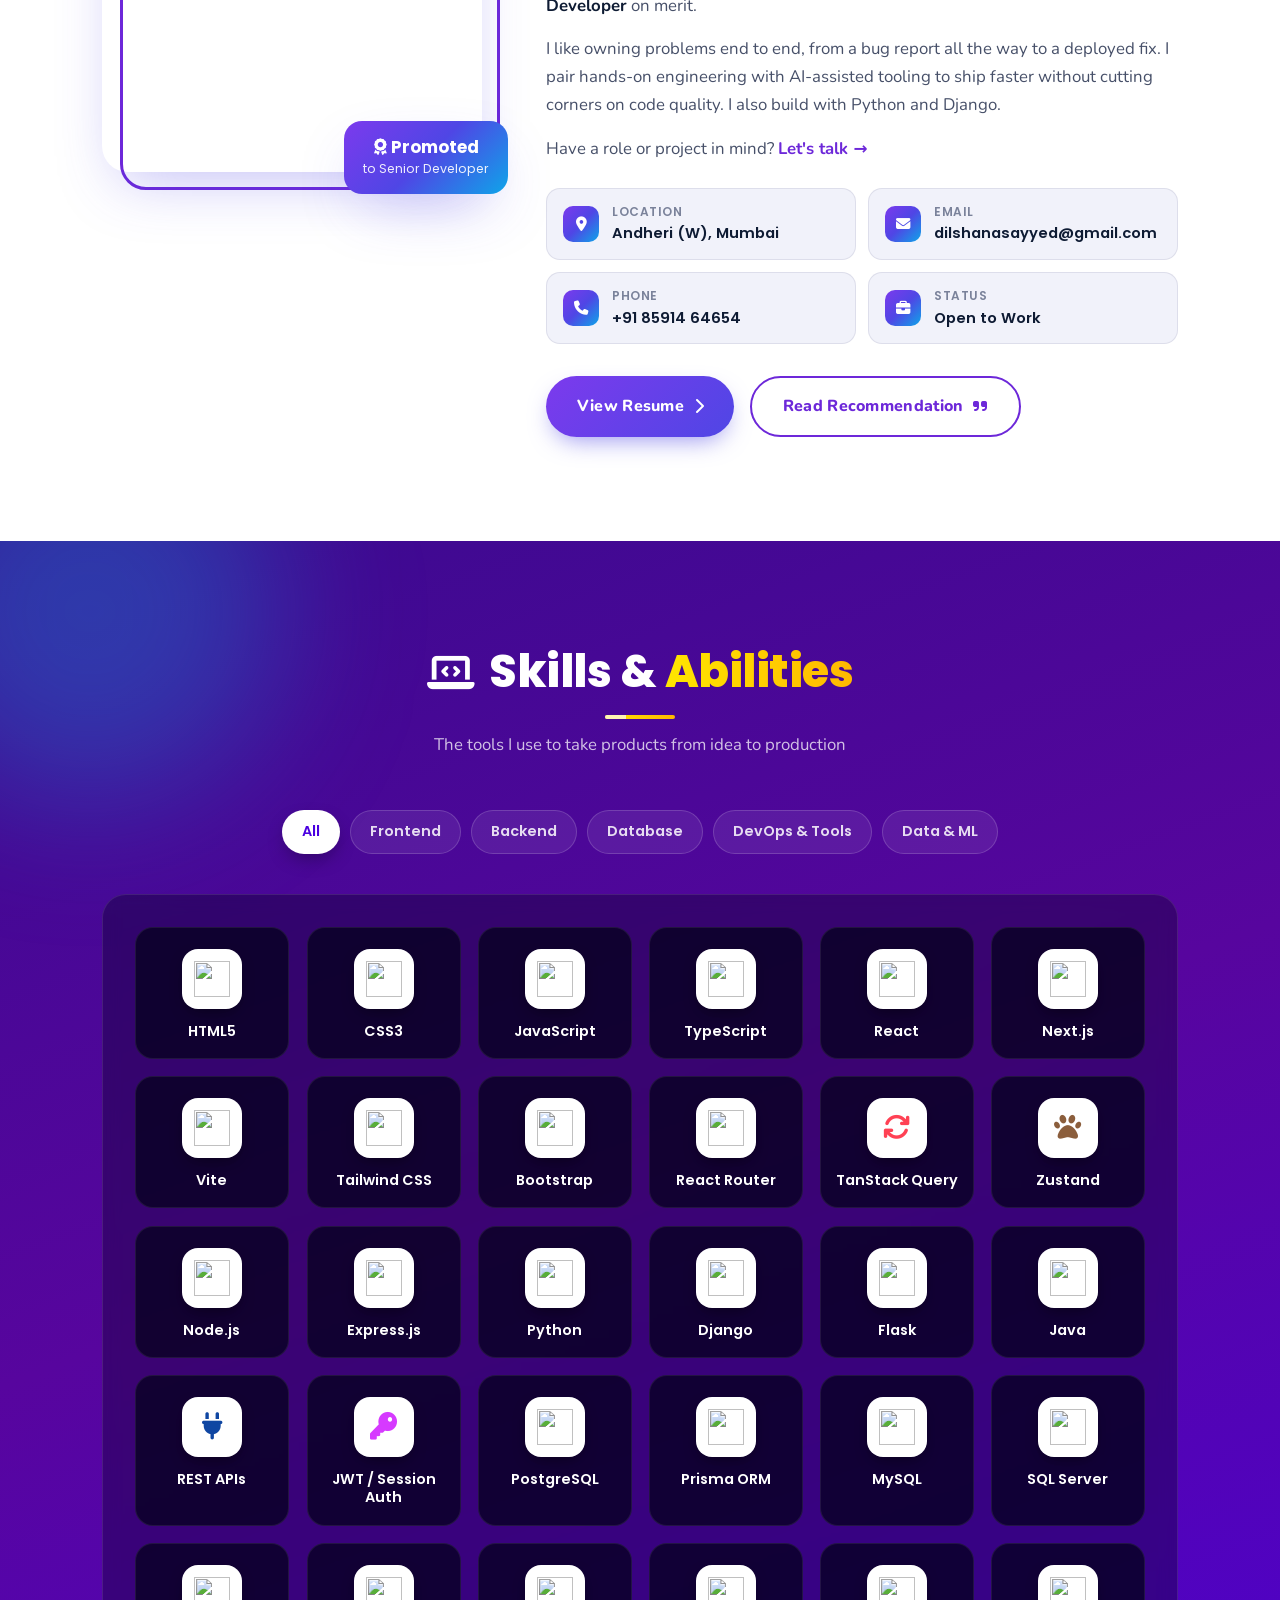
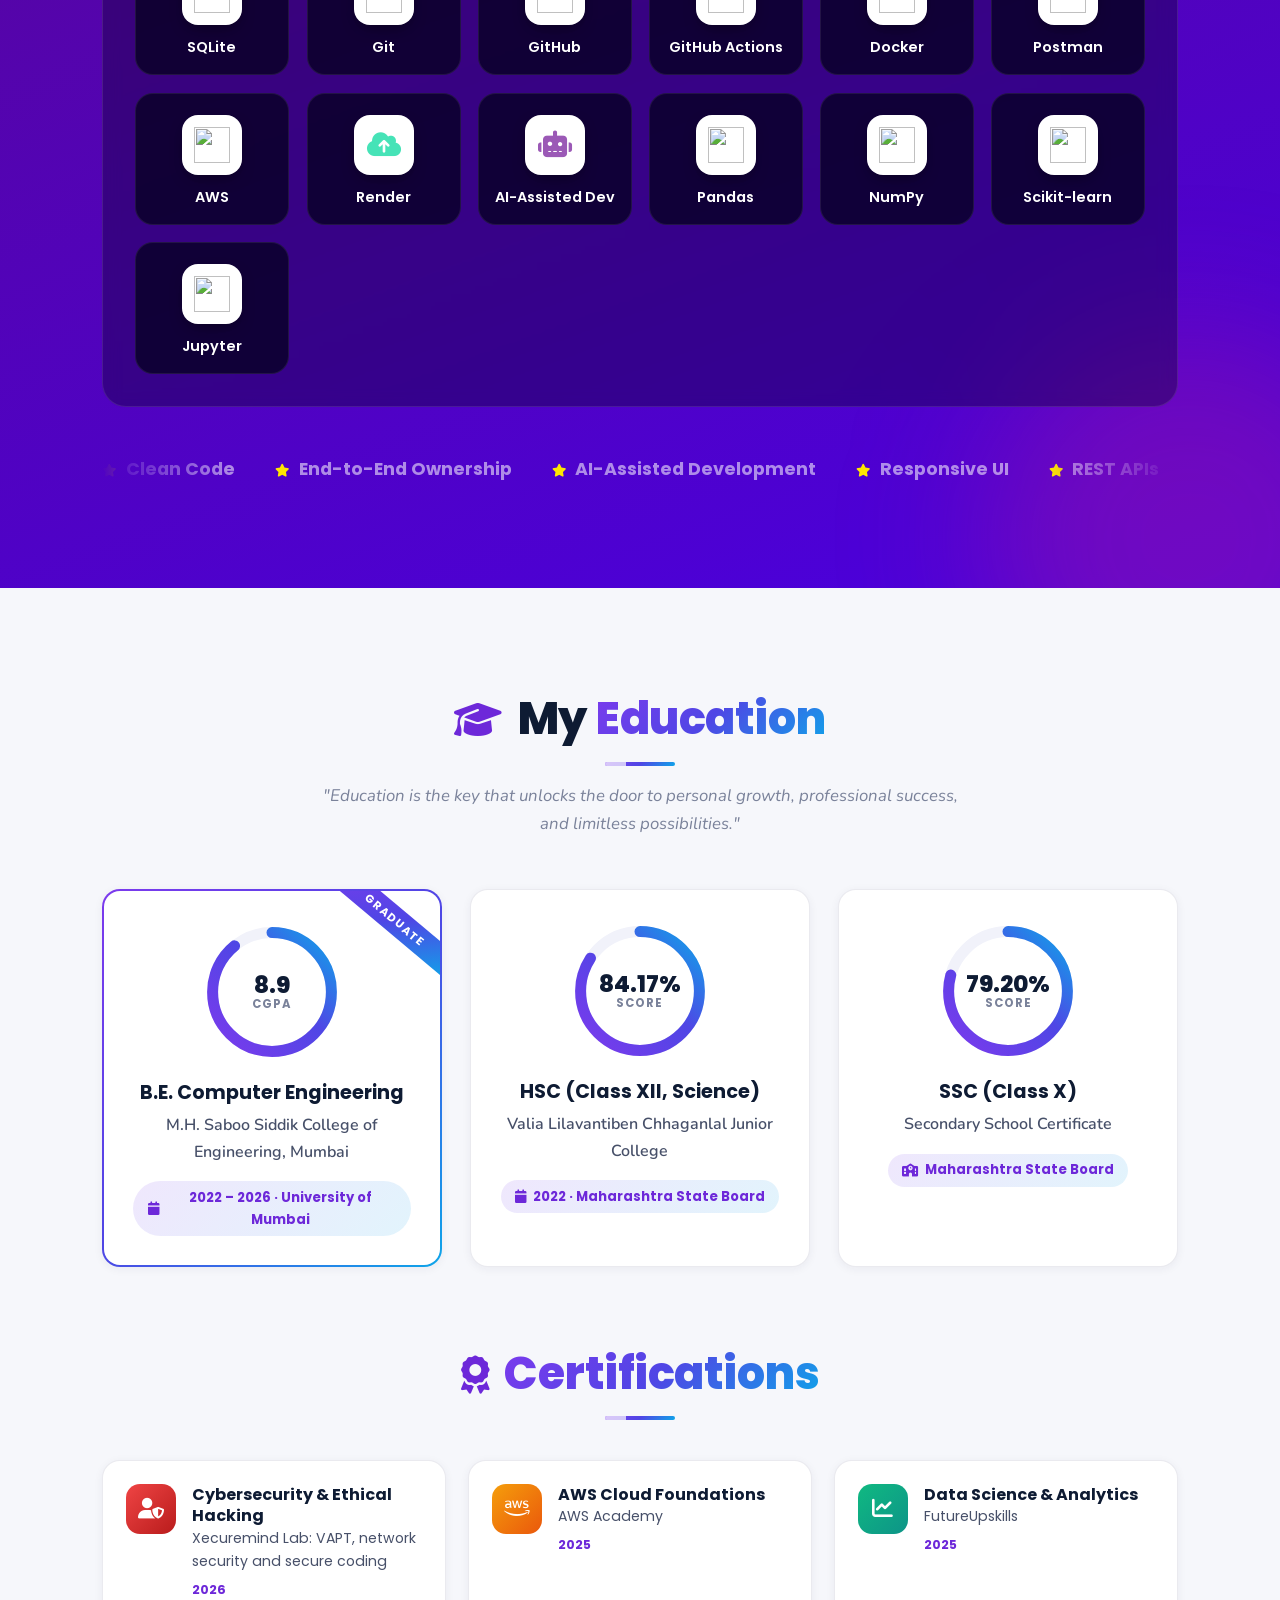
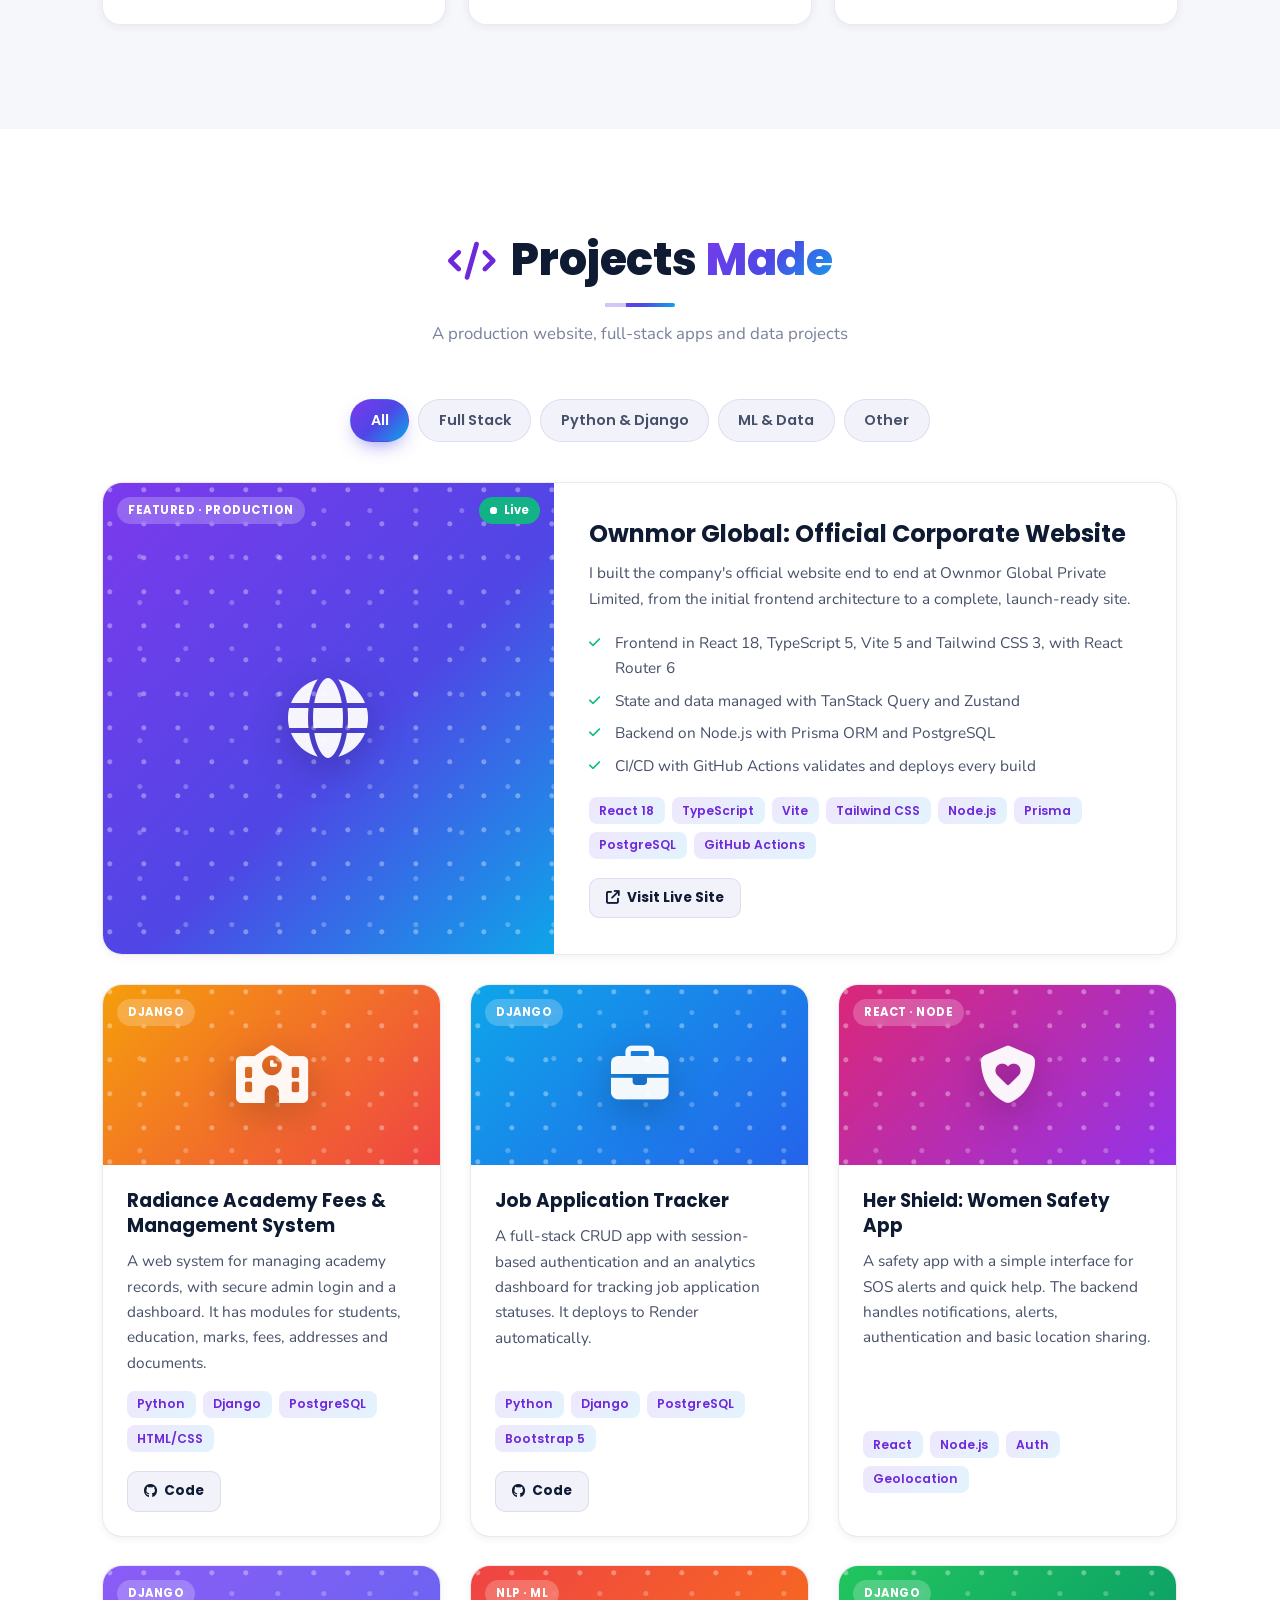
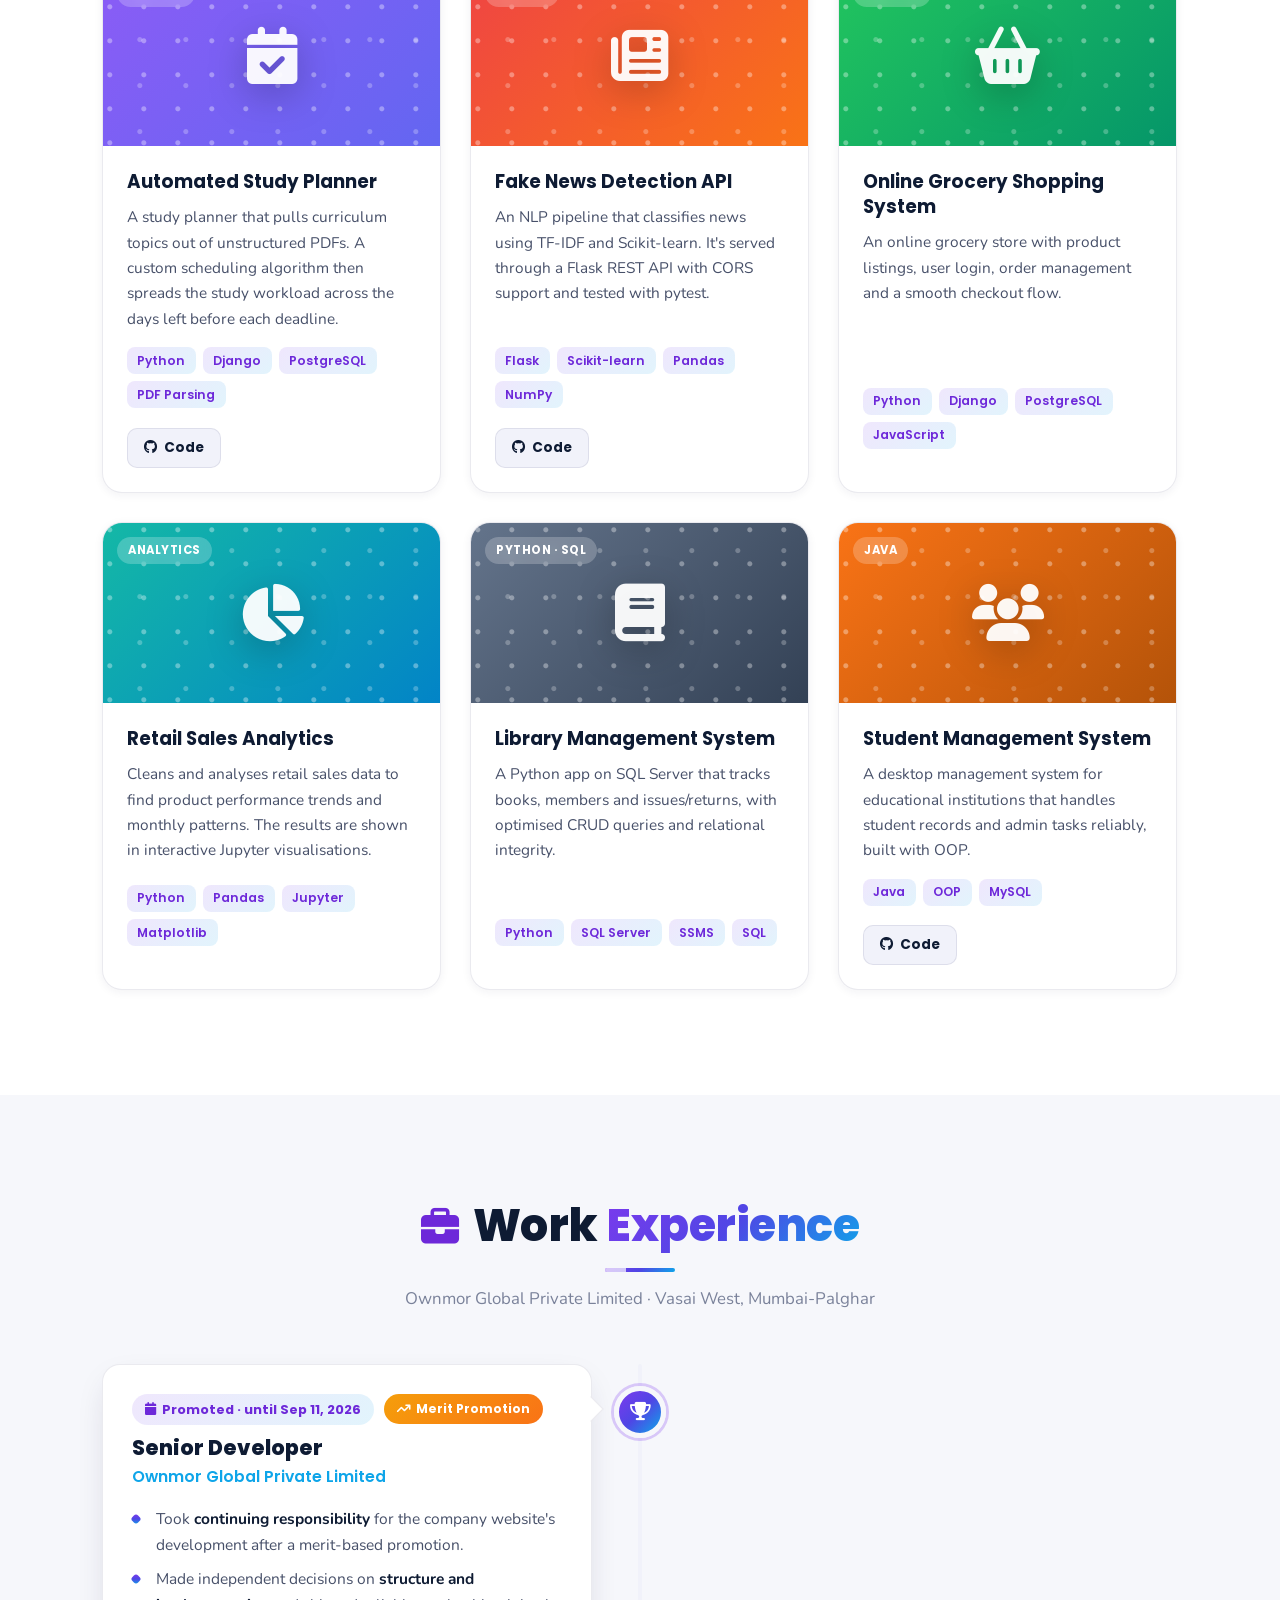
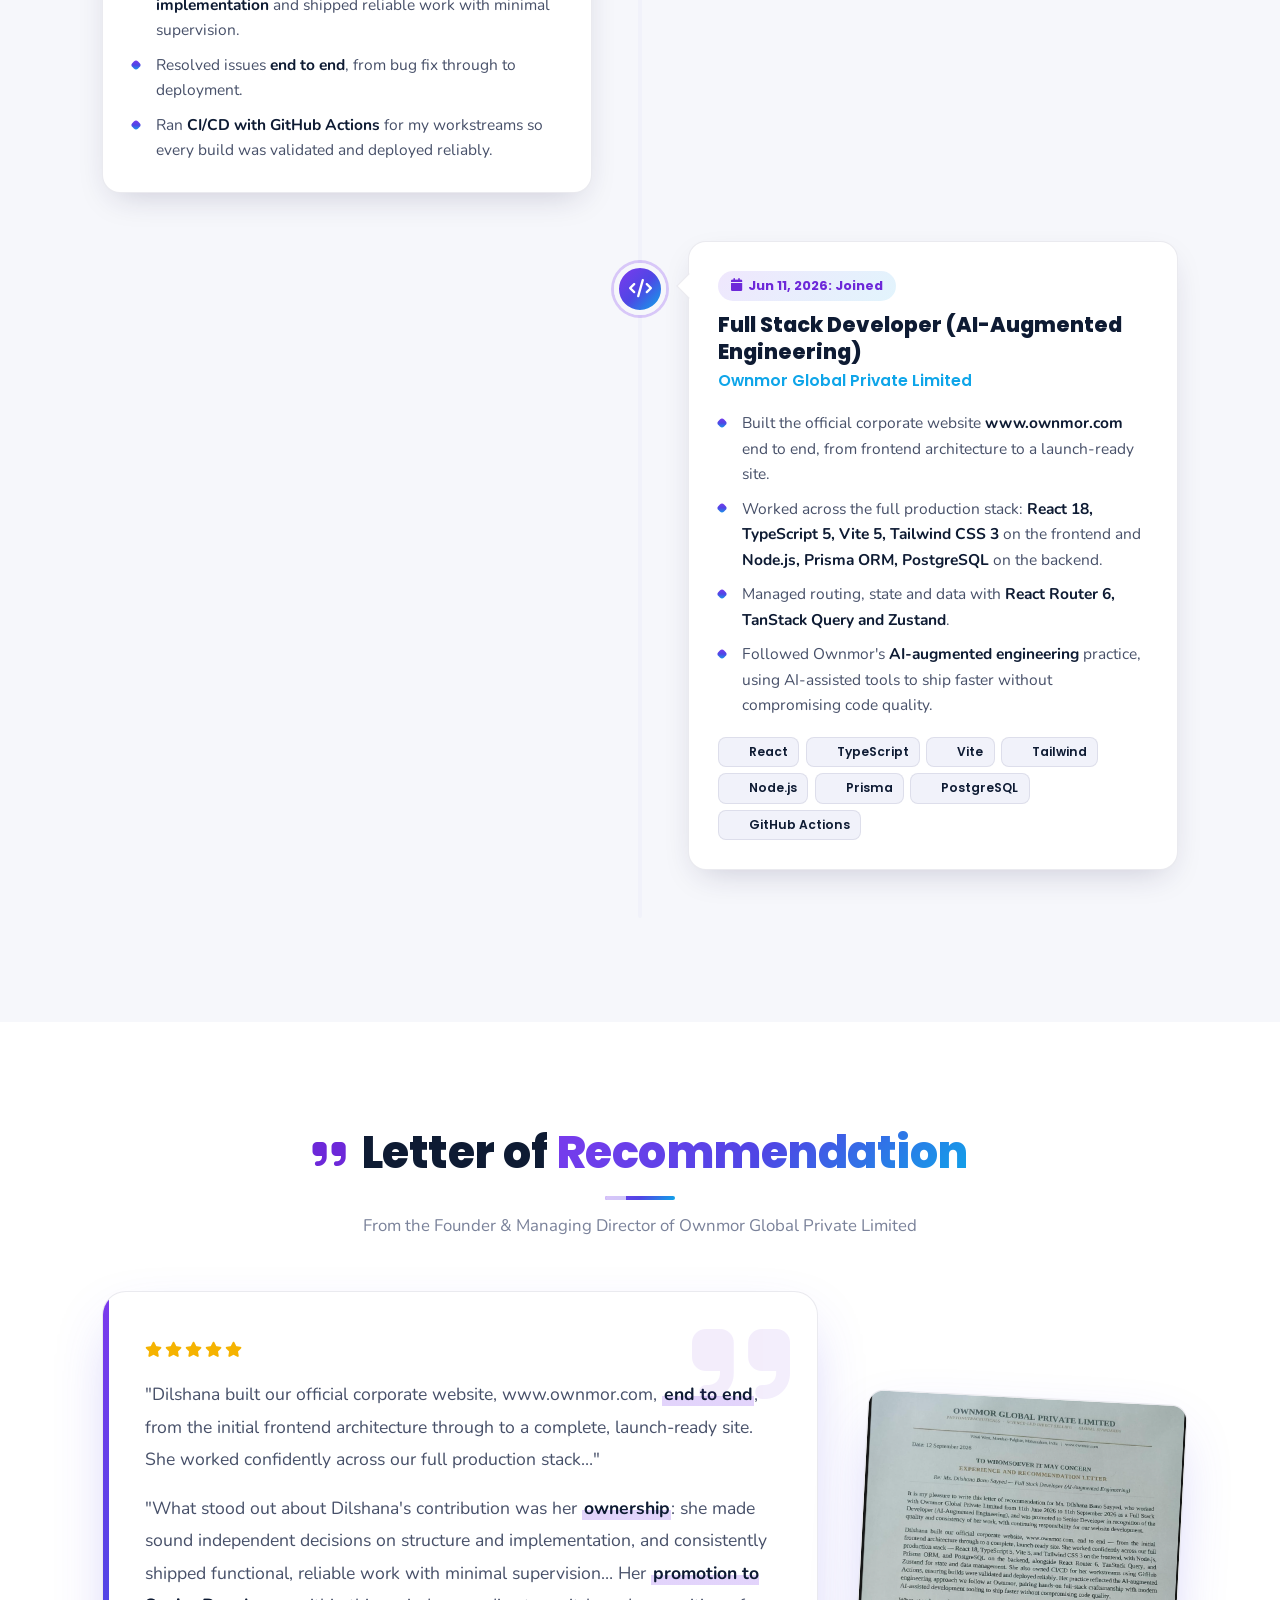
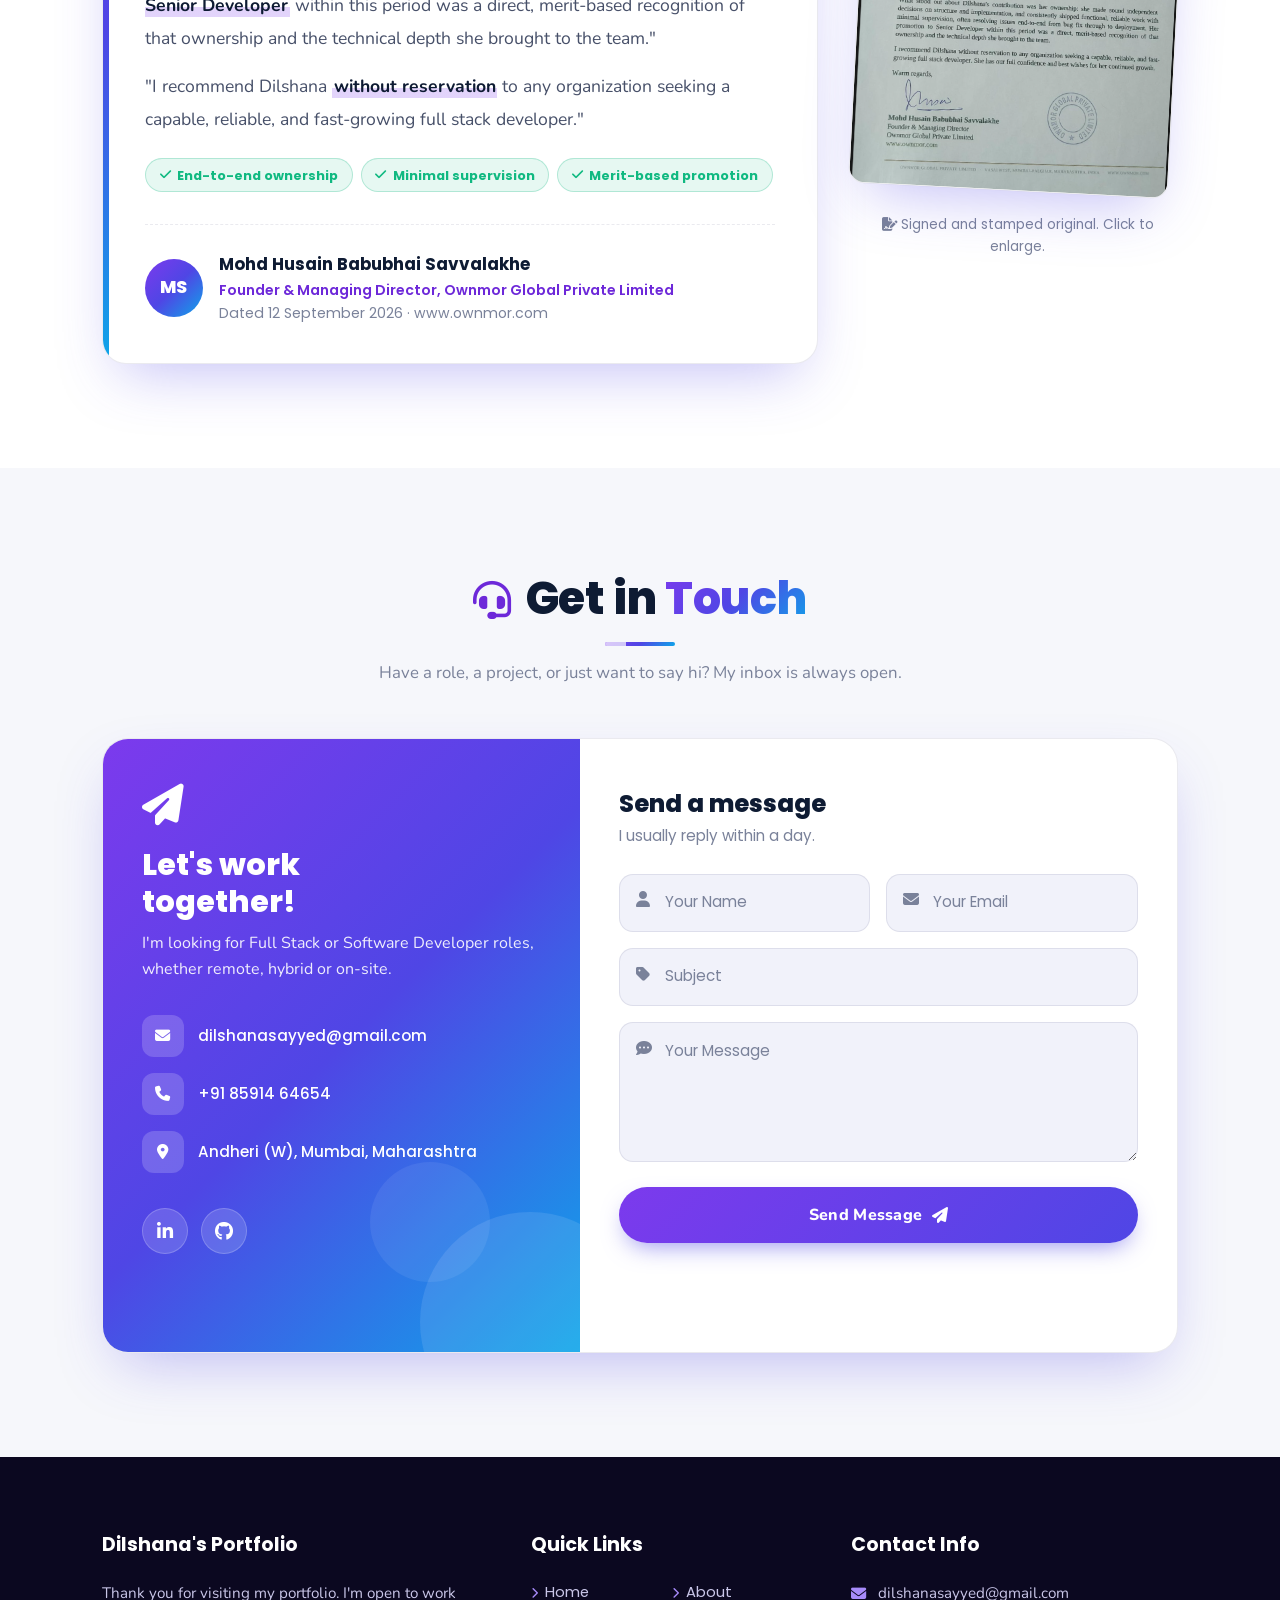
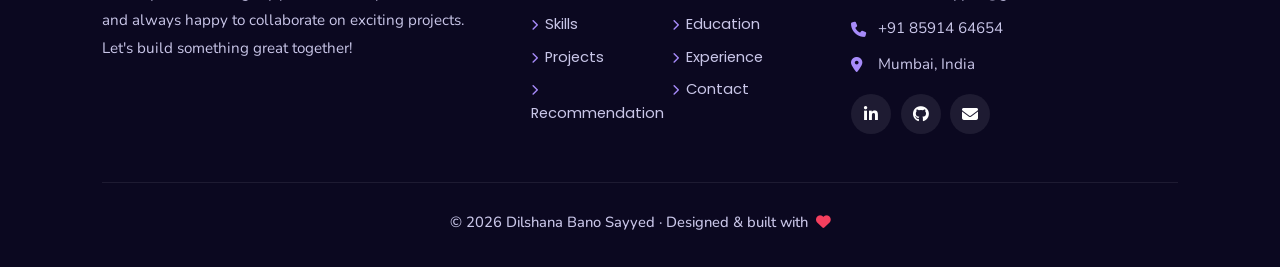
==== commit 8eac963b: "feat: redesign portfolio with animated sections and recommendation letter - Particle hero with typin" ====
--- a/index.html
+++ b/index.html
@@ -1,1034 +1,660 @@
 <!DOCTYPE html>
-<html lang="en">
+<html lang="en" data-theme="light">
 <head>
   <meta charset="UTF-8" />
-  <meta name="viewport" content="width=device-width, initial-scale=1.0"/>
+  <meta name="viewport" content="width=device-width, initial-scale=1.0" />
   <title>Dilshana Bano Sayyed | Full Stack Developer</title>
-  
-  <link rel="preconnect" href="https://fonts.googleapis.com">
-  <link rel="preconnect" href="https://fonts.gstatic.com" crossorigin>
-  <link href="https://fonts.googleapis.com/css2?family=Outfit:wght@300;400;500;600;700;800&family=Inter:wght@300;400;500;600&display=swap" rel="stylesheet">
-  
-  <style>
-    :root {
-      --bg: #09090b;
-      --bg-surface: rgba(24, 24, 27, 0.4);
-      --bg-surface-hover: rgba(39, 39, 42, 0.6);
-      --border: rgba(255, 255, 255, 0.1);
-      --border-hover: rgba(255, 255, 255, 0.2);
-      
-      --primary: #818cf8;
-      --primary-glow: rgba(129, 140, 248, 0.3);
-      --secondary: #c084fc;
-      --accent: #38bdf8;
-      
-      --text-main: #f8fafc;
-      --text-muted: #94a3b8;
-      
-      --font-heading: 'Outfit', sans-serif;
-      --font-body: 'Inter', sans-serif;
-      
-      --transition: all 0.3s cubic-bezier(0.4, 0, 0.2, 1);
-    }
-
-    * {
-      margin: 0;
-      padding: 0;
-      box-sizing: border-box;
-    }
-
-    html {
-      scroll-behavior: smooth;
-    }
-
-    body {
-      background-color: var(--bg);
-      color: var(--text-main);
-      font-family: var(--font-body);
-      line-height: 1.6;
-      overflow-x: hidden;
-      position: relative;
-    }
-
-    /* Background Effects */
-    .bg-grid {
-      position: fixed;
-      inset: 0;
-      background-image: 
-        linear-gradient(to right, rgba(255, 255, 255, 0.03) 1px, transparent 1px),
-        linear-gradient(to bottom, rgba(255, 255, 255, 0.03) 1px, transparent 1px);
-      background-size: 40px 40px;
-      z-index: -2;
-      animation: gridMove 20s linear infinite;
-    }
-    
-    .bg-grid::after {
-      content: '';
-      position: absolute;
-      inset: 0;
-      background: radial-gradient(circle at 50% 0%, transparent 10%, var(--bg) 70%);
-    }
-
-    @keyframes gridMove {
-      0% { transform: translateY(0); }
-      100% { transform: translateY(40px); }
-    }
-
-    .bg-noise {
-      position: fixed;
-      inset: 0;
-      background-image: url("data:image/svg+xml,%3Csvg viewBox='0 0 200 200' xmlns='http://www.w3.org/2000/svg'%3E%3Cfilter id='noiseFilter'%3E%3CfeTurbulence type='fractalNoise' baseFrequency='0.65' numOctaves='3' stitchTiles='stitch'/%3E%3C/filter%3E%3Crect width='100%25' height='100%25' filter='url(%23noiseFilter)' opacity='0.04'/%3E%3C/svg%3E");
-      pointer-events: none;
-      z-index: 50;
-    }
-
-    .blob {
-      position: fixed;
-      border-radius: 50%;
-      filter: blur(100px);
-      z-index: -1;
-      animation: float 20s infinite ease-in-out alternate;
-    }
-    
-    .blob-1 {
-      width: 400px; height: 400px;
-      background: rgba(129, 140, 248, 0.15);
-      top: -10%; left: -10%;
-    }
-    
-    .blob-2 {
-      width: 500px; height: 500px;
-      background: rgba(192, 132, 252, 0.12);
-      bottom: -10%; right: -10%;
-      animation-delay: -5s;
-    }
-    
-    .blob-3 {
-      width: 300px; height: 300px;
-      background: rgba(56, 189, 248, 0.12);
-      top: 40%; left: 60%;
-      animation-delay: -10s;
-    }
-
-    @keyframes float {
-      0% { transform: translate(0, 0) scale(1); }
-      100% { transform: translate(30px, 50px) scale(1.1); }
-    }
-
-    /* Container */
-    .container {
-      max-width: 1200px;
-      margin: 0 auto;
-      padding: 0 2rem;
-    }
-
-    /* Navigation */
-    nav {
-      position: fixed;
-      top: 0; left: 0; right: 0;
-      z-index: 100;
-      padding: 1.2rem 0;
-      background: rgba(9, 9, 11, 0.7);
-      backdrop-filter: blur(12px);
-      border-bottom: 1px solid var(--border);
-    }
-    
-    .nav-content {
-      display: flex;
-      justify-content: space-between;
-      align-items: center;
-    }
-
-    .logo {
-      font-family: var(--font-heading);
-      font-size: 1.5rem;
-      font-weight: 800;
-      background: linear-gradient(to right, var(--primary), var(--secondary));
-      -webkit-background-clip: text;
-      -webkit-text-fill-color: transparent;
-      text-decoration: none;
-      letter-spacing: -0.5px;
-    }
-
-    .nav-links {
-      display: flex;
-      gap: 2.5rem;
-    }
-
-    .nav-links a {
-      color: var(--text-muted);
-      text-decoration: none;
-      font-size: 0.95rem;
-      font-weight: 500;
-      transition: var(--transition);
-    }
-
-    .nav-links a:hover {
-      color: var(--text-main);
-    }
-
-    /* Buttons */
-    .btn {
-      display: inline-flex;
-      align-items: center;
-      justify-content: center;
-      padding: 0.8rem 1.8rem;
-      border-radius: 99px;
-      font-weight: 600;
-      font-size: 0.95rem;
-      text-decoration: none;
-      transition: var(--transition);
-      cursor: pointer;
-      gap: 0.5rem;
-    }
-
-    .btn-primary {
-      background: var(--text-main);
-      color: var(--bg);
-      border: 1px solid var(--text-main);
-    }
-
-    .btn-primary:hover {
-      background: transparent;
-      color: var(--text-main);
-      box-shadow: 0 0 20px rgba(255, 255, 255, 0.2);
-    }
-
-    .btn-secondary {
-      background: var(--bg-surface);
-      color: var(--text-main);
-      border: 1px solid var(--border);
-    }
-
-    .btn-secondary:hover {
-      background: var(--bg-surface-hover);
-      border-color: var(--border-hover);
-    }
-
-    /* Sections */
-    section {
-      padding: 7rem 0;
-      position: relative;
-    }
-
-    .section-title {
-      font-family: var(--font-heading);
-      font-size: 2.5rem;
-      font-weight: 700;
-      margin-bottom: 3rem;
-      display: inline-block;
-    }
-
-    .section-title span {
-      background: linear-gradient(to right, var(--primary), var(--secondary));
-      -webkit-background-clip: text;
-      -webkit-text-fill-color: transparent;
-    }
-
-    /* Hero Section */
-    .hero {
-      min-height: 100vh;
-      display: flex;
-      align-items: center;
-      padding-top: 5rem;
-    }
-
-    .hero-content {
-      display: flex;
-      align-items: center;
-      gap: 4rem;
-      width: 100%;
-    }
-
-    .hero-text {
-      flex: 1;
-    }
-
-    .badge {
-      display: inline-block;
-      padding: 0.4rem 1rem;
-      background: rgba(56, 189, 248, 0.1);
-      border: 1px solid rgba(56, 189, 248, 0.2);
-      color: var(--accent);
-      border-radius: 99px;
-      font-size: 0.85rem;
-      font-weight: 500;
-      margin-bottom: 1.5rem;
-      letter-spacing: 0.5px;
-    }
-
-    .hero h1 {
-      font-family: var(--font-heading);
-      font-size: clamp(3rem, 5vw, 4.5rem);
-      font-weight: 800;
-      line-height: 1.1;
-      margin-bottom: 1rem;
-      letter-spacing: -1px;
-    }
-
-    .hero h2 {
-      font-size: 1.5rem;
-      color: var(--text-muted);
-      font-weight: 400;
-      margin-bottom: 2rem;
-    }
-
-    .hero p {
-      font-size: 1.1rem;
-      color: var(--text-muted);
-      max-width: 600px;
-      margin-bottom: 2.5rem;
-      line-height: 1.7;
-    }
-
-    .hero-actions {
-      display: flex;
-      gap: 1rem;
-    }
-    
-    .hero-image-wrapper {
-      position: relative;
-      flex-shrink: 0;
-    }
-
-    .hero-image {
-      width: 320px;
-      height: 320px;
-      border-radius: 50%;
-      object-fit: cover;
-      border: 2px solid var(--border);
-      position: relative;
-      z-index: 2;
-    }
-    
-    .hero-image-bg {
-      position: absolute;
-      inset: -20px;
-      border-radius: 50%;
-      background: conic-gradient(from 0deg, var(--primary), var(--secondary), var(--accent), var(--primary));
-      filter: blur(20px);
-      opacity: 0.5;
-      animation: spin 10s linear infinite;
-      z-index: 1;
-    }
-    
-    @keyframes spin {
-      100% { transform: rotate(360deg); }
-    }
-
-    /* Experience */
-    .timeline {
-      position: relative;
-      padding-left: 2rem;
-    }
-    
-    .timeline::before {
-      content: '';
-      position: absolute;
-      left: 0; top: 0; bottom: 0;
-      width: 2px;
-      background: var(--border);
-    }
-    
-    .timeline-item {
-      position: relative;
-      margin-bottom: 3rem;
-    }
-    
-    .timeline-item:last-child {
-      margin-bottom: 0;
-    }
-    
-    .timeline-dot {
-      position: absolute;
-      left: -2.35rem;
-      top: 0.3rem;
-      width: 12px; height: 12px;
-      border-radius: 50%;
-      background: var(--primary);
-      box-shadow: 0 0 10px var(--primary-glow);
-    }
-    
-    .exp-header {
-      display: flex;
-      justify-content: space-between;
-      align-items: flex-start;
-      margin-bottom: 1rem;
-      flex-wrap: wrap;
-      gap: 1rem;
-    }
-    
-    .exp-role {
-      font-family: var(--font-heading);
-      font-size: 1.3rem;
-      font-weight: 600;
-      color: var(--text-main);
-    }
-    
-    .exp-company {
-      color: var(--accent);
-      font-weight: 500;
-      font-size: 1.1rem;
-    }
-    
-    .exp-date {
-      color: var(--text-muted);
-      font-size: 0.95rem;
-      background: var(--bg-surface);
-      padding: 0.3rem 0.8rem;
-      border-radius: 6px;
-      border: 1px solid var(--border);
-    }
-    
-    .exp-details {
-      color: var(--text-muted);
-      list-style-type: none;
-    }
-    
-    .exp-details li {
-      position: relative;
-      padding-left: 1.5rem;
-      margin-bottom: 0.75rem;
-    }
-    
-    .exp-details li::before {
-      content: '▹';
-      position: absolute;
-      left: 0;
-      color: var(--primary);
-    }
-
-    /* Skills */
-    .skills-grid {
-      display: grid;
-      grid-template-columns: repeat(auto-fit, minmax(250px, 1fr));
-      gap: 1.5rem;
-    }
-    
-    .skill-category {
-      background: var(--bg-surface);
-      border: 1px solid var(--border);
-      border-radius: 16px;
-      padding: 2rem;
-      transition: var(--transition);
-    }
-    
-    .skill-category:hover {
-      border-color: var(--primary);
-      transform: translateY(-5px);
-      box-shadow: 0 10px 30px -10px rgba(129, 140, 248, 0.15);
-    }
-    
-    .skill-category h3 {
-      font-family: var(--font-heading);
-      font-size: 1.2rem;
-      margin-bottom: 1.5rem;
-      color: var(--text-main);
-      display: flex;
-      align-items: center;
-      gap: 0.5rem;
-    }
-    
-    .skill-tags {
-      display: flex;
-      flex-wrap: wrap;
-      gap: 0.5rem;
-    }
-    
-    .skill-tag {
-      background: rgba(255,255,255,0.05);
-      border: 1px solid var(--border);
-      padding: 0.4rem 0.8rem;
-      border-radius: 8px;
-      font-size: 0.85rem;
-      color: var(--text-muted);
-      transition: var(--transition);
-    }
-    
-    .skill-category:hover .skill-tag {
-      border-color: var(--border-hover);
-      color: var(--text-main);
-    }
-
-    /* Projects */
-    .projects-grid {
-      display: grid;
-      grid-template-columns: repeat(auto-fit, minmax(320px, 1fr));
-      gap: 2rem;
-    }
-    
-    .project-card {
-      background: var(--bg-surface);
-      border: 1px solid var(--border);
-      border-radius: 16px;
-      padding: 2rem;
-      transition: var(--transition);
-      display: flex;
-      flex-direction: column;
-      height: 100%;
-    }
-    
-    .project-card:hover {
-      border-color: var(--secondary);
-      transform: translateY(-5px);
-      box-shadow: 0 10px 30px -10px rgba(192, 132, 252, 0.15);
-    }
-    
-    .project-header {
-      display: flex;
-      justify-content: space-between;
-      align-items: flex-start;
-      margin-bottom: 1.5rem;
-    }
-    
-    .project-icon {
-      width: 40px; height: 40px;
-      background: rgba(129, 140, 248, 0.1);
-      border-radius: 10px;
-      display: flex;
-      align-items: center;
-      justify-content: center;
-      color: var(--primary);
-    }
-    
-    .project-links a {
-      color: var(--text-muted);
-      transition: var(--transition);
-    }
-    
-    .project-links a:hover {
-      color: var(--primary);
-    }
-    
-    .project-title {
-      font-family: var(--font-heading);
-      font-size: 1.3rem;
-      font-weight: 600;
-      margin-bottom: 1rem;
-      color: var(--text-main);
-    }
-    
-    .project-desc {
-      color: var(--text-muted);
-      font-size: 0.95rem;
-      margin-bottom: 2rem;
-      flex-grow: 1;
-    }
-    
-    .project-tech {
-      display: flex;
-      flex-wrap: wrap;
-      gap: 0.75rem;
-      font-family: monospace;
-      font-size: 0.85rem;
-      color: var(--accent);
-    }
-
-    /* Education & Certs */
-    .edu-grid {
-      display: grid;
-      grid-template-columns: 1fr 1fr;
-      gap: 3rem;
-    }
-    
-    .edu-card {
-      background: var(--bg-surface);
-      border: 1px solid var(--border);
-      padding: 1.5rem;
-      border-radius: 12px;
-      margin-bottom: 1rem;
-    }
-    
-    .edu-card h4 {
-      font-size: 1.1rem;
-      margin-bottom: 0.25rem;
-    }
-    
-    .edu-card p {
-      color: var(--text-muted);
-      font-size: 0.95rem;
-    }
-    
-    .edu-card .meta {
-      font-size: 0.85rem;
-      color: var(--primary);
-      margin-top: 0.5rem;
-    }
-
-    /* Contact */
-    .contact {
-      text-align: center;
-      max-width: 600px;
-      margin: 0 auto;
-      padding: 5rem 0 10rem 0;
-    }
-    
-    .contact p {
-      color: var(--text-muted);
-      margin-bottom: 2.5rem;
-      font-size: 1.1rem;
-    }
-    
-    .contact-links {
-      display: flex;
-      justify-content: center;
-      gap: 1.5rem;
-      margin-top: 3rem;
-    }
-    
-    .contact-icon {
-      width: 50px; height: 50px;
-      border-radius: 50%;
-      background: var(--bg-surface);
-      border: 1px solid var(--border);
-      display: flex;
-      align-items: center;
-      justify-content: center;
-      color: var(--text-muted);
-      transition: var(--transition);
-      text-decoration: none;
-    }
-    
-    .contact-icon:hover {
-      background: var(--text-main);
-      color: var(--bg);
-      transform: translateY(-5px);
-    }
-
-    /* Footer */
-    footer {
-      text-align: center;
-      padding: 2rem 0;
-      border-top: 1px solid var(--border);
-      color: var(--text-muted);
-      font-size: 0.9rem;
-    }
-
-    /* Scroll animations */
-    .reveal {
-      opacity: 0;
-      transform: translateY(30px);
-      transition: all 0.8s ease-out;
-    }
-    .reveal.active {
-      opacity: 1;
-      transform: translateY(0);
-    }
-
-    /* Spotlight Effect */
-    .spotlight {
-      position: relative;
-      overflow: hidden;
-    }
-    .spotlight::before {
-      content: "";
-      position: absolute;
-      top: 0; left: 0; right: 0; bottom: 0;
-      background: radial-gradient(600px circle at var(--mouse-x) var(--mouse-y), rgba(255, 255, 255, 0.06), transparent 40%);
-      border-radius: inherit;
-      z-index: 0;
-      opacity: 0;
-      transition: opacity 0.5s ease;
-      pointer-events: none;
-    }
-    .spotlight:hover::before {
-      opacity: 1;
-    }
-    .spotlight > * {
-      position: relative;
-      z-index: 1;
-    }
-
-    /* Responsive */
-    @media (max-width: 992px) {
-      .hero-content {
-        flex-direction: column-reverse;
-        text-align: center;
-      }
-      .hero-actions {
-        justify-content: center;
-      }
-      .edu-grid {
-        grid-template-columns: 1fr;
-      }
-    }
-    
-    .certs-grid {
-      display: grid;
-      grid-template-columns: 1fr 1fr;
-      gap: 1rem;
-    }
-
-    @media (max-width: 768px) {
-      .nav-links {
-        display: none;
-      }
-      .section-title {
-        font-size: 2rem;
-      }
-      .hero h1 {
-        font-size: 2.5rem;
-      }
-      .certs-grid {
-        grid-template-columns: 1fr;
-      }
-      .projects-grid {
-        grid-template-columns: 1fr;
-      }
-      section {
-        padding: 4rem 0;
-      }
-      .hero {
-        padding-top: 6rem;
-      }
-    }
-  </style>
+  <meta name="description" content="Portfolio of Dilshana Bano Sayyed, a Full Stack Developer and B.E. Computer Engineering graduate (2026, CGPA 8.9) from Mumbai. Promoted to Senior Developer at Ownmor Global, where she built www.ownmor.com end to end." />
+  <meta name="keywords" content="Dilshana Bano Sayyed, Dilshana Sayyed, portfolio, Full Stack Developer, React, TypeScript, Node.js, PostgreSQL, Prisma, Django, Python, Mumbai" />
+  <meta name="author" content="Dilshana Bano Sayyed" />
+  <meta name="theme-color" content="#6d28d9" />
+  <meta property="og:title" content="Dilshana Bano Sayyed | Full Stack Developer" />
+  <meta property="og:description" content="Full Stack Developer · Promoted to Senior Developer at Ownmor Global · B.E. Computer Engineering 2026 (CGPA 8.9)" />
+  <meta property="og:image" content="https://avatars.githubusercontent.com/u/148440462?v=4" />
+  <link rel="icon" href="data:image/svg+xml,%3Csvg xmlns='http://www.w3.org/2000/svg' viewBox='0 0 64 64'%3E%3Cdefs%3E%3ClinearGradient id='g' x1='0' y1='0' x2='1' y2='1'%3E%3Cstop offset='0' stop-color='%237c3aed'/%3E%3Cstop offset='1' stop-color='%230ea5e9'/%3E%3C/linearGradient%3E%3C/defs%3E%3Crect width='64' height='64' rx='16' fill='url(%23g)'/%3E%3Ctext x='32' y='43' font-family='Arial' font-weight='800' font-size='30' text-anchor='middle' fill='white'%3EDS%3C/text%3E%3C/svg%3E" />
+
+  <link rel="preconnect" href="https://fonts.googleapis.com" />
+  <link rel="preconnect" href="https://fonts.gstatic.com" crossorigin />
+  <link rel="stylesheet" href="https://cdnjs.cloudflare.com/ajax/libs/font-awesome/6.5.1/css/all.min.css" crossorigin="anonymous" referrerpolicy="no-referrer" />
+  <link rel="stylesheet" href="style.css" />
+
+  <script>
+    // apply saved theme before paint to avoid a flash
+    (function () {
+      try {
+        var t = localStorage.getItem("theme");
+        if (!t) t = window.matchMedia("(prefers-color-scheme: dark)").matches ? "dark" : "light";
+        document.documentElement.setAttribute("data-theme", t);
+      } catch (e) {}
+    })();
+  </script>
 </head>
-<body>
-  
-  <div class="bg-grid"></div>
-  <div class="bg-noise"></div>
-  <div class="blob blob-1"></div>
-  <div class="blob blob-2"></div>
-  <div class="blob blob-3"></div>
-
-  <nav>
-    <div class="container nav-content">
-      <a href="#" class="logo">DBS.</a>
-      <div class="nav-links">
-        <a href="#about">About</a>
-        <a href="#experience">Experience</a>
-        <a href="#skills">Skills</a>
-        <a href="#projects">Projects</a>
-        <a href="#contact">Contact</a>
-      </div>
+
+<body class="loading">
+
+  <!-- preloader -->
+  <div id="preloader" aria-hidden="true">
+    <div>
+      <div class="loader-logo"><span>D</span><span>B</span><span>S</span></div>
+      <div class="loader-bar"></div>
     </div>
-  </nav>
+  </div>
+
+  <div id="scroll-progress"></div>
+
+  <!-- svg gradient used by education rings -->
+  <svg width="0" height="0" style="position:absolute" aria-hidden="true">
+    <defs>
+      <linearGradient id="ringGrad" x1="0" y1="0" x2="1" y2="1">
+        <stop offset="0%" stop-color="#7c3aed" />
+        <stop offset="55%" stop-color="#4f46e5" />
+        <stop offset="100%" stop-color="#0ea5e9" />
+      </linearGradient>
+    </defs>
+  </svg>
+
+  <!-- ================= HEADER ================= -->
+  <header id="header">
+    <a href="#home" class="logo"><span class="logo-mark">DS</span><span class="grad-text">Dilshana</span></a>
+
+    <nav class="navbar" id="navbar">
+      <ul>
+        <li><a class="active" href="#home">Home</a></li>
+        <li><a href="#about">About</a></li>
+        <li><a href="#skills">Skills</a></li>
+        <li><a href="#education">Education</a></li>
+        <li><a href="#work">Projects</a></li>
+        <li><a href="#experience">Experience</a></li>
+        <li><a href="#testimonial">Recommendation</a></li>
+        <li><a href="#contact">Contact</a></li>
+      </ul>
+    </nav>
+
+    <div class="header-actions">
+      <button class="icon-btn" id="theme-toggle" aria-label="Toggle dark mode"><i class="fas fa-moon"></i></button>
+      <button class="icon-btn" id="menu-btn" aria-label="Open menu"><i class="fas fa-bars"></i></button>
+    </div>
+  </header>
 
   <main>
-    <!-- Hero Section -->
-    <section class="hero container" id="about">
-      <div class="hero-content">
-        <div class="hero-text reveal">
-          <div class="badge">Available for Trainee / Full-time Roles</div>
-          <h1>Dilshana Bano Sayyed</h1>
-          <h2>Full Stack Developer | React.js | Node.js | TypeScript</h2>
+
+    <!-- ================= HERO ================= -->
+    <section class="home" id="home">
+      <canvas id="particles"></canvas>
+      <div class="hero-blob b1"></div>
+      <div class="hero-blob b2"></div>
+
+      <div class="content">
+        <div class="hello-chip reveal"><span class="pulse-dot"></span> Open to Full Stack / Software Developer roles</div>
+        <h1 class="reveal" style="--d:.1s">Hi There <span class="wave">👋</span>,<br />I'm Dilshana <span class="grad-text">Sayyed</span></h1>
+        <p class="typing-line reveal" style="--d:.2s">I am into <span class="typing-text"></span><span class="cursor"></span></p>
+        <p class="lead reveal" style="--d:.3s">
+          Full Stack Developer who built <strong>www.ownmor.com</strong> end to end and was
+          <strong>promoted to Senior Developer</strong> at Ownmor Global. B.E. Computer Engineering 2026 graduate with a
+          <strong>CGPA of 8.9</strong>.
+        </p>
+        <div class="hero-btns reveal" style="--d:.4s">
+          <a href="#work" class="btn"><span>View My Work</span> <i class="fas fa-arrow-down"></i></a>
+          <a href="Dilshana-Sayyed-Resume.pdf" class="btn btn-outline" download><span>Download Resume</span> <i class="fas fa-download"></i></a>
+        </div>
+        <div class="social-icons reveal" style="--d:.5s">
+          <a class="linkedin" href="https://www.linkedin.com/in/dilshana-sayyed-410b7725b/" target="_blank" rel="noopener" aria-label="LinkedIn"><i class="fab fa-linkedin-in"></i></a>
+          <a class="github" href="https://github.com/dilshanasayyed" target="_blank" rel="noopener" aria-label="GitHub"><i class="fab fa-github"></i></a>
+          <a class="gmail" href="mailto:dilshanasayyed@gmail.com" aria-label="Email"><i class="fas fa-envelope"></i></a>
+          <a class="phone" href="tel:+918591464654" aria-label="Phone"><i class="fas fa-phone"></i></a>
+        </div>
+      </div>
+
+      <div class="hero-visual reveal zoom" style="--d:.3s">
+        <div class="orbit"></div>
+        <div class="hero-ring"></div>
+        <div class="hero-photo">
+          <img src="https://avatars.githubusercontent.com/u/148440462?v=4" alt="Dilshana Bano Sayyed" />
+        </div>
+        <div class="float-badge fb1"><img src="https://cdn.jsdelivr.net/gh/devicons/devicon@v2.16.0/icons/react/react-original.svg" alt="" /> React</div>
+        <div class="float-badge fb2"><i class="fas fa-trophy"></i> Senior Developer</div>
+        <div class="float-badge fb3"><img src="https://cdn.jsdelivr.net/gh/devicons/devicon@v2.16.0/icons/nodejs/nodejs-original.svg" alt="" /> Node.js</div>
+        <div class="float-badge fb4"><img src="https://cdn.jsdelivr.net/gh/devicons/devicon@v2.16.0/icons/typescript/typescript-original.svg" alt="" /> TypeScript</div>
+      </div>
+
+      <a href="#about" class="scroll-down" aria-label="Scroll down"></a>
+    </section>
+
+    <!-- ================= STATS ================= -->
+    <div class="stats">
+      <div class="stats-grid reveal">
+        <div class="stat"><i class="fas fa-graduation-cap"></i><span class="num" data-count="8.9" data-decimals="1">0</span><span class="label">B.E. CGPA</span></div>
+        <div class="stat"><i class="fas fa-diagram-project"></i><span class="num" data-stat="projects" data-suffix="+">0</span><span class="label">Projects Built</span></div>
+        <div class="stat"><i class="fas fa-layer-group"></i><span class="num" data-stat="skills" data-suffix="+">0</span><span class="label">Technologies</span></div>
+        <div class="stat"><i class="fas fa-rocket"></i><span class="num" data-count="1">0</span><span class="label">Production Site Shipped</span></div>
+      </div>
+    </div>
+
+    <!-- ================= ABOUT ================= -->
+    <section class="about" id="about">
+      <h2 class="heading reveal"><i class="fas fa-user"></i> About <span>Me</span></h2>
+      <div class="heading-line"></div>
+      <p class="sub-heading reveal">A little about who I am and how I work</p>
+
+      <div class="row">
+        <div class="about-photo reveal from-left">
+          <div class="frame">
+            <img src="https://avatars.githubusercontent.com/u/148440462?v=4" alt="Dilshana Bano Sayyed" loading="lazy" />
+          </div>
+          <div class="exp-badge"><strong><i class="fas fa-award"></i> Promoted</strong><small>to Senior Developer</small></div>
+        </div>
+
+        <div class="content reveal from-right">
+          <h3>I'm Dilshana Bano Sayyed</h3>
+          <span class="tag">Full Stack Developer · AI-Augmented Engineering</span>
           <p>
-            I build modern, scalable web applications using React.js, Next.js, and TypeScript, backed by robust REST APIs. Currently shipping enterprise features and looking to bring my problem-solving skills to a full-time engineering team.
+            I'm a <strong>Full Stack Developer</strong> and a 2026 <strong>B.E. Computer Engineering</strong> graduate from
+            M.H. Saboo Siddik College of Engineering, Mumbai, with a CGPA of <strong>8.9</strong>.
           </p>
-          <div class="hero-actions">
-            <a href="#contact" class="btn btn-primary">Get In Touch</a>
-            <a href="https://github.com/dilshanasayyed" target="_blank" class="btn btn-secondary">View GitHub</a>
-          </div>
-        </div>
-        <div class="hero-image-wrapper reveal">
-          <div class="hero-image-bg"></div>
-          <img src="https://avatars.githubusercontent.com/u/148440462?v=4" alt="Dilshana Bano Sayyed" class="hero-image">
-        </div>
-      </div>
-    </section>
-
-    <!-- Experience Section -->
-    <section class="container" id="experience">
-      <h2 class="section-title reveal">Professional <span>Experience</span></h2>
-      <div class="timeline reveal">
-        
-        <div class="timeline-item">
-          <div class="timeline-dot"></div>
-          <div class="exp-header">
+          <p>
+            At <strong>Ownmor Global Private Limited</strong> I built the company's official corporate website,
+            <strong>www.ownmor.com</strong>, end to end. I started with the frontend architecture and took it all the way to a
+            launch-ready site, working across React 18, TypeScript, Vite and Tailwind CSS on the frontend and Node.js, Prisma and PostgreSQL on the
+            backend. I set up the CI/CD pipelines with GitHub Actions, and I was <strong>promoted to Senior Developer</strong> on merit.
+          </p>
+          <p>
+            I like owning problems end to end, from a bug report all the way to a deployed fix. I pair hands-on engineering with AI-assisted
+            tooling to ship faster without cutting corners on code quality. I also build with Python and Django.
+          </p>
+          <p>Have a role or project in mind? <a href="#contact">Let's talk →</a></p>
+
+          <div class="info-grid">
+            <div class="info-item"><i class="fas fa-location-dot"></i><div><span>Location</span><b>Andheri (W), Mumbai</b></div></div>
+            <div class="info-item"><i class="fas fa-envelope"></i><div><span>Email</span><b>dilshanasayyed@gmail.com</b></div></div>
+            <div class="info-item"><i class="fas fa-phone"></i><div><span>Phone</span><b>+91 85914 64654</b></div></div>
+            <div class="info-item"><i class="fas fa-briefcase"></i><div><span>Status</span><b>Open to Work</b></div></div>
+          </div>
+
+          <div class="about-btns">
+            <a href="Dilshana-Sayyed-Resume.pdf" class="btn" target="_blank" rel="noopener"><span>View Resume</span> <i class="fas fa-chevron-right"></i></a>
+            <a href="#testimonial" class="btn btn-outline"><span>Read Recommendation</span> <i class="fas fa-quote-right"></i></a>
+          </div>
+        </div>
+      </div>
+    </section>
+
+    <!-- ================= SKILLS ================= -->
+    <section class="skills" id="skills">
+      <h2 class="heading reveal"><i class="fas fa-laptop-code"></i> Skills &amp; <span>Abilities</span></h2>
+      <div class="heading-line"></div>
+      <p class="sub-heading reveal">The tools I use to take products from idea to production</p>
+
+      <div class="filter-tabs reveal" id="skillTabs">
+        <button class="active" data-filter="all">All</button>
+        <button data-filter="frontend">Frontend</button>
+        <button data-filter="backend">Backend</button>
+        <button data-filter="database">Database</button>
+        <button data-filter="devops">DevOps &amp; Tools</button>
+        <button data-filter="data">Data &amp; ML</button>
+      </div>
+
+      <div class="container reveal">
+        <div id="skillsContainer"></div>
+      </div>
+
+      <div class="marquee" aria-hidden="true">
+        <div class="marquee-track">
+          <span><i class="fas fa-star"></i>Clean Code</span>
+          <span><i class="fas fa-star"></i>End-to-End Ownership</span>
+          <span><i class="fas fa-star"></i>AI-Assisted Development</span>
+          <span><i class="fas fa-star"></i>Responsive UI</span>
+          <span><i class="fas fa-star"></i>REST APIs</span>
+          <span><i class="fas fa-star"></i>CI/CD</span>
+          <span><i class="fas fa-star"></i>Problem Solving</span>
+          <span><i class="fas fa-star"></i>Fast Learner</span>
+          <span><i class="fas fa-star"></i>Team Collaboration</span>
+          <span><i class="fas fa-star"></i>Clean Code</span>
+          <span><i class="fas fa-star"></i>End-to-End Ownership</span>
+          <span><i class="fas fa-star"></i>AI-Assisted Development</span>
+          <span><i class="fas fa-star"></i>Responsive UI</span>
+          <span><i class="fas fa-star"></i>REST APIs</span>
+          <span><i class="fas fa-star"></i>CI/CD</span>
+          <span><i class="fas fa-star"></i>Problem Solving</span>
+          <span><i class="fas fa-star"></i>Fast Learner</span>
+          <span><i class="fas fa-star"></i>Team Collaboration</span>
+        </div>
+      </div>
+    </section>
+
+    <!-- ================= EDUCATION ================= -->
+    <section class="education" id="education">
+      <h2 class="heading reveal"><i class="fas fa-graduation-cap"></i> My <span>Education</span></h2>
+      <div class="heading-line"></div>
+      <p class="quote reveal">"Education is the key that unlocks the door to personal growth, professional success, and limitless possibilities."</p>
+
+      <div class="edu-grid">
+        <div class="edu-card featured reveal" style="--d:0s">
+          <div class="ribbon">Graduate</div>
+          <div class="ring" data-percent="89">
+            <svg viewBox="0 0 120 120"><circle class="track" cx="60" cy="60" r="54" /><circle class="bar" cx="60" cy="60" r="54" /></svg>
+            <div class="val"><b data-count="8.9" data-decimals="1">0</b><small>CGPA</small></div>
+          </div>
+          <h3>B.E. Computer Engineering</h3>
+          <p class="inst">M.H. Saboo Siddik College of Engineering, Mumbai</p>
+          <span class="meta"><i class="fas fa-calendar"></i> 2022 – 2026 · University of Mumbai</span>
+        </div>
+
+        <div class="edu-card reveal" style="--d:.15s">
+          <div class="ring" data-percent="84.17">
+            <svg viewBox="0 0 120 120"><circle class="track" cx="60" cy="60" r="54" /><circle class="bar" cx="60" cy="60" r="54" /></svg>
+            <div class="val"><b data-count="84.17" data-decimals="2" data-suffix="%">0</b><small>Score</small></div>
+          </div>
+          <h3>HSC (Class XII, Science)</h3>
+          <p class="inst">Valia Lilavantiben Chhaganlal Junior College</p>
+          <span class="meta"><i class="fas fa-calendar"></i> 2022 · Maharashtra State Board</span>
+        </div>
+
+        <div class="edu-card reveal" style="--d:.3s">
+          <div class="ring" data-percent="79.2">
+            <svg viewBox="0 0 120 120"><circle class="track" cx="60" cy="60" r="54" /><circle class="bar" cx="60" cy="60" r="54" /></svg>
+            <div class="val"><b data-count="79.20" data-decimals="2" data-suffix="%">0</b><small>Score</small></div>
+          </div>
+          <h3>SSC (Class X)</h3>
+          <p class="inst">Secondary School Certificate</p>
+          <span class="meta"><i class="fas fa-school"></i> Maharashtra State Board</span>
+        </div>
+      </div>
+
+      <h2 class="heading cert-title reveal"><i class="fas fa-award"></i> <span>Certifications</span></h2>
+      <div class="heading-line"></div>
+      <div class="cert-grid">
+        <div class="cert-card reveal" style="--d:0s">
+          <div class="c-ico" style="background:linear-gradient(135deg,#ef4444,#b91c1c)"><i class="fas fa-user-shield"></i></div>
+          <div>
+            <h4>Cybersecurity &amp; Ethical Hacking</h4>
+            <p>Xecuremind Lab: VAPT, network security and secure coding</p>
+            <span class="yr">2026</span>
+          </div>
+        </div>
+        <div class="cert-card reveal" style="--d:.15s">
+          <div class="c-ico" style="background:linear-gradient(135deg,#f59e0b,#ea580c)"><i class="fab fa-aws"></i></div>
+          <div>
+            <h4>AWS Cloud Foundations</h4>
+            <p>AWS Academy</p>
+            <span class="yr">2025</span>
+          </div>
+        </div>
+        <div class="cert-card reveal" style="--d:.3s">
+          <div class="c-ico" style="background:linear-gradient(135deg,#10b981,#0d9488)"><i class="fas fa-chart-line"></i></div>
+          <div>
+            <h4>Data Science &amp; Analytics</h4>
+            <p>FutureUpskills</p>
+            <span class="yr">2025</span>
+          </div>
+        </div>
+      </div>
+    </section>
+
+    <!-- ================= PROJECTS ================= -->
+    <section class="work" id="work">
+      <h2 class="heading reveal"><i class="fas fa-code"></i> Projects <span>Made</span></h2>
+      <div class="heading-line"></div>
+      <p class="sub-heading reveal">A production website, full-stack apps and data projects</p>
+
+      <div class="filter-tabs reveal" id="projectTabs">
+        <button class="active" data-filter="all">All</button>
+        <button data-filter="fullstack">Full Stack</button>
+        <button data-filter="django">Python &amp; Django</button>
+        <button data-filter="data">ML &amp; Data</button>
+        <button data-filter="other">Other</button>
+      </div>
+
+      <div class="project-grid" id="projectGrid">
+
+        <!-- Featured: Ownmor -->
+        <article class="project-card featured reveal" data-cat="fullstack">
+          <div class="p-thumb" style="--g:linear-gradient(135deg,#7c3aed,#4f46e5 55%,#0ea5e9)">
+            <span class="p-cat">Featured · Production</span>
+            <span class="p-live"><span class="pulse-dot"></span> Live</span>
+            <i class="fas fa-globe"></i>
+          </div>
+          <div class="p-body">
+            <h3>Ownmor Global: Official Corporate Website</h3>
+            <p>
+              I built the company's official website end to end at Ownmor Global Private Limited, from the initial frontend architecture to
+              a complete, launch-ready site.
+            </p>
+            <ul class="p-bullets">
+              <li>Frontend in React 18, TypeScript 5, Vite 5 and Tailwind CSS 3, with React Router 6</li>
+              <li>State and data managed with TanStack Query and Zustand</li>
+              <li>Backend on Node.js with Prisma ORM and PostgreSQL</li>
+              <li>CI/CD with GitHub Actions validates and deploys every build</li>
+            </ul>
+            <div class="p-tech">
+              <span>React 18</span><span>TypeScript</span><span>Vite</span><span>Tailwind CSS</span><span>Node.js</span><span>Prisma</span><span>PostgreSQL</span><span>GitHub Actions</span>
+            </div>
+            <div class="p-links">
+              <a href="https://www.ownmor.com" target="_blank" rel="noopener"><i class="fas fa-arrow-up-right-from-square"></i> Visit Live Site</a>
+            </div>
+          </div>
+        </article>
+
+        <article class="project-card tilt reveal" data-cat="django">
+          <div class="p-thumb" style="--g:linear-gradient(135deg,#f59e0b,#ef4444)">
+            <span class="p-cat">Django</span>
+            <i class="fas fa-school"></i>
+          </div>
+          <div class="p-body">
+            <h3>Radiance Academy Fees &amp; Management System</h3>
+            <p>A web system for managing academy records, with secure admin login and a dashboard. It has modules for students, education, marks, fees, addresses and documents.</p>
+            <div class="p-tech"><span>Python</span><span>Django</span><span>PostgreSQL</span><span>HTML/CSS</span></div>
+            <div class="p-links">
+              <a href="https://github.com/dilshanasayyed/radiance-a-fees-management-system-" target="_blank" rel="noopener"><i class="fab fa-github"></i> Code</a>
+            </div>
+          </div>
+        </article>
+
+        <article class="project-card tilt reveal" data-cat="django">
+          <div class="p-thumb" style="--g:linear-gradient(135deg,#0ea5e9,#2563eb)">
+            <span class="p-cat">Django</span>
+            <i class="fas fa-briefcase"></i>
+          </div>
+          <div class="p-body">
+            <h3>Job Application Tracker</h3>
+            <p>A full-stack CRUD app with session-based authentication and an analytics dashboard for tracking job application statuses. It deploys to Render automatically.</p>
+            <div class="p-tech"><span>Python</span><span>Django</span><span>PostgreSQL</span><span>Bootstrap 5</span></div>
+            <div class="p-links">
+              <a href="https://github.com/dilshanasayyed/Job-Tracker" target="_blank" rel="noopener"><i class="fab fa-github"></i> Code</a>
+            </div>
+          </div>
+        </article>
+
+        <article class="project-card tilt reveal" data-cat="fullstack">
+          <div class="p-thumb" style="--g:linear-gradient(135deg,#db2777,#9333ea)">
+            <span class="p-cat">React · Node</span>
+            <i class="fas fa-shield-heart"></i>
+          </div>
+          <div class="p-body">
+            <h3>Her Shield: Women Safety App</h3>
+            <p>A safety app with a simple interface for SOS alerts and quick help. The backend handles notifications, alerts, authentication and basic location sharing.</p>
+            <div class="p-tech"><span>React</span><span>Node.js</span><span>Auth</span><span>Geolocation</span></div>
+          </div>
+        </article>
+
+        <article class="project-card tilt reveal" data-cat="django">
+          <div class="p-thumb" style="--g:linear-gradient(135deg,#8b5cf6,#6366f1)">
+            <span class="p-cat">Django</span>
+            <i class="fas fa-calendar-check"></i>
+          </div>
+          <div class="p-body">
+            <h3>Automated Study Planner</h3>
+            <p>A study planner that pulls curriculum topics out of unstructured PDFs. A custom scheduling algorithm then spreads the study workload across the days left before each deadline.</p>
+            <div class="p-tech"><span>Python</span><span>Django</span><span>PostgreSQL</span><span>PDF Parsing</span></div>
+            <div class="p-links">
+              <a href="https://github.com/dilshanasayyed/study-planner" target="_blank" rel="noopener"><i class="fab fa-github"></i> Code</a>
+            </div>
+          </div>
+        </article>
+
+        <article class="project-card tilt reveal" data-cat="data">
+          <div class="p-thumb" style="--g:linear-gradient(135deg,#ef4444,#f97316)">
+            <span class="p-cat">NLP · ML</span>
+            <i class="fas fa-newspaper"></i>
+          </div>
+          <div class="p-body">
+            <h3>Fake News Detection API</h3>
+            <p>An NLP pipeline that classifies news using TF-IDF and Scikit-learn. It's served through a Flask REST API with CORS support and tested with pytest.</p>
+            <div class="p-tech"><span>Flask</span><span>Scikit-learn</span><span>Pandas</span><span>NumPy</span></div>
+            <div class="p-links">
+              <a href="https://github.com/dilshanasayyed/fake-news-detection-system-" target="_blank" rel="noopener"><i class="fab fa-github"></i> Code</a>
+            </div>
+          </div>
+        </article>
+
+        <article class="project-card tilt reveal" data-cat="django">
+          <div class="p-thumb" style="--g:linear-gradient(135deg,#22c55e,#059669)">
+            <span class="p-cat">Django</span>
+            <i class="fas fa-basket-shopping"></i>
+          </div>
+          <div class="p-body">
+            <h3>Online Grocery Shopping System</h3>
+            <p>An online grocery store with product listings, user login, order management and a smooth checkout flow.</p>
+            <div class="p-tech"><span>Python</span><span>Django</span><span>PostgreSQL</span><span>JavaScript</span></div>
+          </div>
+        </article>
+
+        <article class="project-card tilt reveal" data-cat="data">
+          <div class="p-thumb" style="--g:linear-gradient(135deg,#14b8a6,#0284c7)">
+            <span class="p-cat">Analytics</span>
+            <i class="fas fa-chart-pie"></i>
+          </div>
+          <div class="p-body">
+            <h3>Retail Sales Analytics</h3>
+            <p>Cleans and analyses retail sales data to find product performance trends and monthly patterns. The results are shown in interactive Jupyter visualisations.</p>
+            <div class="p-tech"><span>Python</span><span>Pandas</span><span>Jupyter</span><span>Matplotlib</span></div>
+          </div>
+        </article>
+
+        <article class="project-card tilt reveal" data-cat="other">
+          <div class="p-thumb" style="--g:linear-gradient(135deg,#64748b,#334155)">
+            <span class="p-cat">Python · SQL</span>
+            <i class="fas fa-book"></i>
+          </div>
+          <div class="p-body">
+            <h3>Library Management System</h3>
+            <p>A Python app on SQL Server that tracks books, members and issues/returns, with optimised CRUD queries and relational integrity.</p>
+            <div class="p-tech"><span>Python</span><span>SQL Server</span><span>SSMS</span><span>SQL</span></div>
+          </div>
+        </article>
+
+        <article class="project-card tilt reveal" data-cat="other">
+          <div class="p-thumb" style="--g:linear-gradient(135deg,#f97316,#b45309)">
+            <span class="p-cat">Java</span>
+            <i class="fas fa-users"></i>
+          </div>
+          <div class="p-body">
+            <h3>Student Management System</h3>
+            <p>A desktop management system for educational institutions that handles student records and admin tasks reliably, built with OOP.</p>
+            <div class="p-tech"><span>Java</span><span>OOP</span><span>MySQL</span></div>
+            <div class="p-links">
+              <a href="https://github.com/dilshanasayyed/student-management-system-java-" target="_blank" rel="noopener"><i class="fab fa-github"></i> Code</a>
+            </div>
+          </div>
+        </article>
+
+      </div>
+    </section>
+
+    <!-- ================= EXPERIENCE ================= -->
+    <section class="experience" id="experience">
+      <h2 class="heading reveal"><i class="fas fa-briefcase"></i> Work <span>Experience</span></h2>
+      <div class="heading-line"></div>
+      <p class="sub-heading reveal">Ownmor Global Private Limited · Vasai West, Mumbai-Palghar</p>
+
+      <div class="timeline" id="timeline">
+        <div class="line"><div class="line-fill" id="lineFill"></div></div>
+
+        <div class="t-item left reveal from-left">
+          <div class="t-dot"><i class="fas fa-trophy"></i></div>
+          <div class="t-card">
+            <div class="t-top">
+              <span class="t-date"><i class="fas fa-calendar"></i> Promoted · until Sep 11, 2026</span>
+              <span class="t-badge"><i class="fas fa-arrow-trend-up"></i> Merit Promotion</span>
+            </div>
+            <h3>Senior Developer</h3>
+            <h4>Ownmor Global Private Limited</h4>
+            <ul>
+              <li>Took <strong>continuing responsibility</strong> for the company website's development after a merit-based promotion.</li>
+              <li>Made independent decisions on <strong>structure and implementation</strong> and shipped reliable work with minimal supervision.</li>
+              <li>Resolved issues <strong>end to end</strong>, from bug fix through to deployment.</li>
+              <li>Ran <strong>CI/CD with GitHub Actions</strong> for my workstreams so every build was validated and deployed reliably.</li>
+            </ul>
+          </div>
+        </div>
+
+        <div class="t-item right reveal from-right">
+          <div class="t-dot"><i class="fas fa-code"></i></div>
+          <div class="t-card">
+            <div class="t-top">
+              <span class="t-date"><i class="fas fa-calendar"></i> Jun 11, 2026: Joined</span>
+            </div>
+            <h3>Full Stack Developer (AI-Augmented Engineering)</h3>
+            <h4>Ownmor Global Private Limited</h4>
+            <ul>
+              <li>Built the official corporate website <strong>www.ownmor.com</strong> end to end, from frontend architecture to a launch-ready site.</li>
+              <li>Worked across the full production stack: <strong>React 18, TypeScript 5, Vite 5, Tailwind CSS 3</strong> on the frontend and <strong>Node.js, Prisma ORM, PostgreSQL</strong> on the backend.</li>
+              <li>Managed routing, state and data with <strong>React Router 6, TanStack Query and Zustand</strong>.</li>
+              <li>Followed Ownmor's <strong>AI-augmented engineering</strong> practice, using AI-assisted tools to ship faster without compromising code quality.</li>
+            </ul>
+            <div class="t-stack">
+              <span><img src="https://cdn.jsdelivr.net/gh/devicons/devicon@v2.16.0/icons/react/react-original.svg" alt="" />React</span>
+              <span><img src="https://cdn.jsdelivr.net/gh/devicons/devicon@v2.16.0/icons/typescript/typescript-original.svg" alt="" />TypeScript</span>
+              <span><img src="https://cdn.jsdelivr.net/gh/devicons/devicon@v2.16.0/icons/vitejs/vitejs-original.svg" alt="" />Vite</span>
+              <span><img src="https://cdn.jsdelivr.net/gh/devicons/devicon@v2.16.0/icons/tailwindcss/tailwindcss-original.svg" alt="" />Tailwind</span>
+              <span><img src="https://cdn.jsdelivr.net/gh/devicons/devicon@v2.16.0/icons/nodejs/nodejs-original.svg" alt="" />Node.js</span>
+              <span><img src="https://cdn.jsdelivr.net/gh/devicons/devicon@v2.16.0/icons/prisma/prisma-original.svg" alt="" />Prisma</span>
+              <span><img src="https://cdn.jsdelivr.net/gh/devicons/devicon@v2.16.0/icons/postgresql/postgresql-original.svg" alt="" />PostgreSQL</span>
+              <span><img src="https://cdn.jsdelivr.net/gh/devicons/devicon@v2.16.0/icons/githubactions/githubactions-original.svg" alt="" />GitHub Actions</span>
+            </div>
+          </div>
+        </div>
+      </div>
+    </section>
+
+    <!-- ================= RECOMMENDATION ================= -->
+    <section class="testimonial" id="testimonial">
+      <h2 class="heading reveal"><i class="fas fa-quote-right"></i> Letter of <span>Recommendation</span></h2>
+      <div class="heading-line"></div>
+      <p class="sub-heading reveal">From the Founder &amp; Managing Director of Ownmor Global Private Limited</p>
+
+      <div class="rec-wrap">
+        <div class="rec-card reveal from-left">
+          <i class="fas fa-quote-right big-quote"></i>
+          <div class="stars"><i class="fas fa-star"></i><i class="fas fa-star"></i><i class="fas fa-star"></i><i class="fas fa-star"></i><i class="fas fa-star"></i></div>
+          <div class="rec-text">
+            <p>"Dilshana built our official corporate website, www.ownmor.com, <mark>end to end</mark>, from the initial frontend architecture through to a complete, launch-ready site. She worked confidently across our full production stack…"</p>
+            <p>"What stood out about Dilshana's contribution was her <mark>ownership</mark>: she made sound independent decisions on structure and implementation, and consistently shipped functional, reliable work with minimal supervision… Her <mark>promotion to Senior Developer</mark> within this period was a direct, merit-based recognition of that ownership and the technical depth she brought to the team."</p>
+            <p>"I recommend Dilshana <mark>without reservation</mark> to any organization seeking a capable, reliable, and fast-growing full stack developer."</p>
+          </div>
+          <div class="rec-highlights">
+            <span><i class="fas fa-check"></i> End-to-end ownership</span>
+            <span><i class="fas fa-check"></i> Minimal supervision</span>
+            <span><i class="fas fa-check"></i> Merit-based promotion</span>
+          </div>
+          <div class="rec-author">
+            <div class="avatar">MS</div>
             <div>
-              <div class="exp-role">Full Stack Developer Intern</div>
-              <div class="exp-company">Ownmor Global Pvt. Ltd.</div>
-            </div>
-            <div class="exp-date">Jun 2026 – Present</div>
-          </div>
-          <ul class="exp-details">
-            <li>Built and shipped 15+ SSR/SSG pages within an enterprise-scale Next.js 16 (App Router), React 19, and TypeScript codebase.</li>
-            <li>Modeled type-safe relational schemas with Prisma ORM on PostgreSQL and used TanStack Query & Zustand for efficient data sync.</li>
-            <li>Built animation-rich UI using Framer Motion and Tailwind CSS; integrated Nodemailer email workflows for Contact Us and Grievance modules.</li>
-            <li>Owned end-to-end debugging, resolving 20+ production bugs, collaborating cross-functionally within Agile sprint workflows.</li>
-          </ul>
-        </div>
-
-      </div>
-    </section>
-
-    <!-- Skills Section -->
-    <section class="container" id="skills">
-      <h2 class="section-title reveal">Technical <span>Arsenal</span></h2>
-      <div class="skills-grid reveal">
-        
-        <div class="skill-category spotlight">
-          <h3>
-            <svg width="24" height="24" viewBox="0 0 24 24" fill="none" stroke="currentColor" stroke-width="2" stroke-linecap="round" stroke-linejoin="round" style="color: var(--primary)"><rect x="2" y="3" width="20" height="14" rx="2" ry="2"></rect><line x1="8" y1="21" x2="16" y2="21"></line><line x1="12" y1="17" x2="12" y2="21"></line></svg>
-            Frontend
-          </h3>
-          <div class="skill-tags">
-            <span class="skill-tag">HTML</span>
-            <span class="skill-tag">CSS</span>
-            <span class="skill-tag">JavaScript</span>
-            <span class="skill-tag">React</span>
-            <span class="skill-tag">Next.js</span>
-            <span class="skill-tag">TypeScript</span>
-            <span class="skill-tag">Bootstrap</span>
-            <span class="skill-tag">Tailwind CSS</span>
-          </div>
-        </div>
-
-        <div class="skill-category spotlight">
-          <h3>
-            <svg width="24" height="24" viewBox="0 0 24 24" fill="none" stroke="currentColor" stroke-width="2" stroke-linecap="round" stroke-linejoin="round" style="color: var(--secondary)"><ellipse cx="12" cy="5" rx="9" ry="3"></ellipse><path d="M21 12c0 1.66-4 3-9 3s-9-1.34-9-3"></path><path d="M3 5v14c0 1.66 4 3 9 3s9-1.34 9-3V5"></path></svg>
-            Backend & APIs
-          </h3>
-          <div class="skill-tags">
-            <span class="skill-tag">Node.js</span>
-            <span class="skill-tag">Express.js</span>
-            <span class="skill-tag">REST APIs</span>
-            <span class="skill-tag">Django</span>
-            <span class="skill-tag">Auth (Session/JWT)</span>
-          </div>
-        </div>
-
-        <div class="skill-category spotlight">
-          <h3>
-            <svg width="24" height="24" viewBox="0 0 24 24" fill="none" stroke="currentColor" stroke-width="2" stroke-linecap="round" stroke-linejoin="round" style="color: var(--accent)"><path d="M21 16V8a2 2 0 0 0-1-1.73l-7-4a2 2 0 0 0-2 0l-7 4A2 2 0 0 0 3 8v8a2 2 0 0 0 1 1.73l7 4a2 2 0 0 0 2 0l7-4A2 2 0 0 0 21 16z"></path><polyline points="3.27 6.96 12 12.01 20.73 6.96"></polyline><line x1="12" y1="22.08" x2="12" y2="12"></line></svg>
-            Database & ORM
-          </h3>
-          <div class="skill-tags">
-            <span class="skill-tag">PostgreSQL</span>
-            <span class="skill-tag">MySQL</span>
-            <span class="skill-tag">SQLite</span>
-            <span class="skill-tag">Prisma ORM</span>
-            <span class="skill-tag">Django ORM</span>
-            <span class="skill-tag">SQL</span>
-          </div>
-        </div>
-
-        <div class="skill-category spotlight">
-          <h3>
-            <svg width="24" height="24" viewBox="0 0 24 24" fill="none" stroke="currentColor" stroke-width="2" stroke-linecap="round" stroke-linejoin="round" style="color: var(--primary)"><path d="M14.7 6.3a1 1 0 0 0 0 1.4l1.6 1.6a1 1 0 0 0 1.4 0l3.77-3.77a6 6 0 0 1-7.94 7.94l-6.91 6.91a2.12 2.12 0 0 1-3-3l6.91-6.91a6 6 0 0 1 7.94-7.94l-3.76 3.76z"></path></svg>
-            Tools & Others
-          </h3>
-          <div class="skill-tags">
-            <span class="skill-tag">Git / GitHub</span>
-            <span class="skill-tag">Docker</span>
-            <span class="skill-tag">Postman</span>
-            <span class="skill-tag">AWS Basics</span>
-            <span class="skill-tag">CI/CD (Render)</span>
-            <span class="skill-tag">Python (ML Basics)</span>
-          </div>
-        </div>
-
-      </div>
-    </section>
-
-    <!-- Projects Section -->
-    <section class="container" id="projects">
-      <h2 class="section-title reveal">Featured <span>Projects</span></h2>
-      <div class="projects-grid reveal">
-        
-        <!-- Project 1 -->
-        <div class="project-card spotlight">
-          <div class="project-header">
-            <div class="project-icon">
-              <svg width="20" height="20" viewBox="0 0 24 24" fill="none" stroke="currentColor" stroke-width="2" stroke-linecap="round" stroke-linejoin="round"><path d="M22 19a2 2 0 0 1-2 2H4a2 2 0 0 1-2-2V5a2 2 0 0 1 2-2h5l2 3h9a2 2 0 0 1 2 2z"></path></svg>
-            </div>
-            <div class="project-links">
-              <a href="https://github.com/dilshanasayyed/Job-Tracker" target="_blank">
-                <svg width="20" height="20" viewBox="0 0 24 24" fill="none" stroke="currentColor" stroke-width="2" stroke-linecap="round" stroke-linejoin="round"><path d="M9 19c-5 1.5-5-2.5-7-3m14 6v-3.87a3.37 3.37 0 0 0-.94-2.61c3.14-.35 6.44-1.54 6.44-7A5.44 5.44 0 0 0 20 4.77 5.07 5.07 0 0 0 19.91 1S18.73.65 16 2.48a13.38 13.38 0 0 0-7 0C6.27.65 5.09 1 5.09 1A5.07 5.07 0 0 0 5 4.77a5.44 5.44 0 0 0-1.5 3.78c0 5.42 3.3 6.61 6.44 7A3.37 3.37 0 0 0 9 18.13V22"></path></svg>
-              </a>
-            </div>
-          </div>
-          <h3 class="project-title">Job Application Tracker</h3>
-          <p class="project-desc">
-            A full-stack CRUD web application with REST-style routes, session-based authentication, and an analytics dashboard for tracking job application statuses. Automated CI/CD deployment to Render.
-          </p>
-          <div class="project-tech">
-            <span>Python</span>
-            <span>Django</span>
-            <span>PostgreSQL</span>
-            <span>Bootstrap 5</span>
-          </div>
-        </div>
-
-        <!-- Project 2 -->
-        <div class="project-card spotlight">
-          <div class="project-header">
-            <div class="project-icon">
-              <svg width="20" height="20" viewBox="0 0 24 24" fill="none" stroke="currentColor" stroke-width="2" stroke-linecap="round" stroke-linejoin="round"><rect x="3" y="4" width="18" height="18" rx="2" ry="2"></rect><line x1="16" y1="2" x2="16" y2="6"></line><line x1="8" y1="2" x2="8" y2="6"></line><line x1="3" y1="10" x2="21" y2="10"></line></svg>
-            </div>
-          </div>
-          <h3 class="project-title">Automated Study Planner</h3>
-          <p class="project-desc">
-            A data-processing pipeline extracting curriculum topics from unstructured PDFs using PDFPlumber. Engineered a custom scheduling algorithm to dynamically allocate study workload by deadline.
-          </p>
-          <div class="project-tech">
-            <span>Python</span>
-            <span>Django</span>
-            <span>PostgreSQL</span>
-            <span>PyPDFium2</span>
-          </div>
-        </div>
-
-        <!-- Project 3 -->
-        <div class="project-card spotlight">
-          <div class="project-header">
-            <div class="project-icon">
-              <svg width="20" height="20" viewBox="0 0 24 24" fill="none" stroke="currentColor" stroke-width="2" stroke-linecap="round" stroke-linejoin="round"><path d="M21 16V8a2 2 0 0 0-1-1.73l-7-4a2 2 0 0 0-2 0l-7 4A2 2 0 0 0 3 8v8a2 2 0 0 0 1 1.73l7 4a2 2 0 0 0 2 0l7-4A2 2 0 0 0 21 16z"></path></svg>
-            </div>
-            <div class="project-links">
-              <a href="https://github.com/dilshanasayyed/fake-news-detection-system-" target="_blank">
-                <svg width="20" height="20" viewBox="0 0 24 24" fill="none" stroke="currentColor" stroke-width="2" stroke-linecap="round" stroke-linejoin="round"><path d="M9 19c-5 1.5-5-2.5-7-3m14 6v-3.87a3.37 3.37 0 0 0-.94-2.61c3.14-.35 6.44-1.54 6.44-7A5.44 5.44 0 0 0 20 4.77 5.07 5.07 0 0 0 19.91 1S18.73.65 16 2.48a13.38 13.38 0 0 0-7 0C6.27.65 5.09 1 5.09 1A5.07 5.07 0 0 0 5 4.77a5.44 5.44 0 0 0-1.5 3.78c0 5.42 3.3 6.61 6.44 7A3.37 3.37 0 0 0 9 18.13V22"></path></svg>
-              </a>
-            </div>
-          </div>
-          <h3 class="project-title">Fake News Detection API</h3>
-          <p class="project-desc">
-            An NLP/TF-IDF classification pipeline trained with Scikit-learn and served through a Flask REST API with CORS support and an automated pytest suite.
-          </p>
-          <div class="project-tech">
-            <span>Flask</span>
-            <span>Scikit-learn</span>
-            <span>Pandas</span>
-            <span>NumPy</span>
-          </div>
-        </div>
-        
-        <!-- Project 4 -->
-        <div class="project-card spotlight">
-          <div class="project-header">
-            <div class="project-icon">
-              <svg width="20" height="20" viewBox="0 0 24 24" fill="none" stroke="currentColor" stroke-width="2" stroke-linecap="round" stroke-linejoin="round"><path d="M17 21v-2a4 4 0 0 0-4-4H5a4 4 0 0 0-4 4v2"></path><circle cx="9" cy="7" r="4"></circle><path d="M23 21v-2a4 4 0 0 0-3-3.87"></path><path d="M16 3.13a4 4 0 0 1 0 7.75"></path></svg>
-            </div>
-            <div class="project-links">
-              <a href="https://github.com/dilshanasayyed/student-management-system-java-" target="_blank">
-                <svg width="20" height="20" viewBox="0 0 24 24" fill="none" stroke="currentColor" stroke-width="2" stroke-linecap="round" stroke-linejoin="round"><path d="M9 19c-5 1.5-5-2.5-7-3m14 6v-3.87a3.37 3.37 0 0 0-.94-2.61c3.14-.35 6.44-1.54 6.44-7A5.44 5.44 0 0 0 20 4.77 5.07 5.07 0 0 0 19.91 1S18.73.65 16 2.48a13.38 13.38 0 0 0-7 0C6.27.65 5.09 1 5.09 1A5.07 5.07 0 0 0 5 4.77a5.44 5.44 0 0 0-1.5 3.78c0 5.42 3.3 6.61 6.44 7A3.37 3.37 0 0 0 9 18.13V22"></path></svg>
-              </a>
-            </div>
-          </div>
-          <h3 class="project-title">Student Management System</h3>
-          <p class="project-desc">
-            A robust desktop-based management system tailored for educational institutions, handling core entity records, operations, and administrative tasks safely and consistently.
-          </p>
-          <div class="project-tech">
-            <span>Java</span>
-            <span>OOP</span>
-            <span>MySQL</span>
-          </div>
-        </div>
-
-      </div>
-    </section>
-    
-    <!-- Education Section -->
-    <section class="container">
-      <h2 class="section-title reveal">Education & <span>Certifications</span></h2>
-      <div class="edu-grid reveal">
-        <!-- Education Column -->
-        <div>
-          <h3 style="font-size: 1.5rem; margin-bottom: 1.5rem; color: var(--primary);">Academic Background</h3>
-          <div class="edu-card spotlight" style="border-left: 4px solid var(--primary); padding-left: 1.5rem; background: var(--bg-surface-hover); transform: scale(1.02); box-shadow: 0 10px 30px -10px rgba(129, 140, 248, 0.15);">
-            <h4 style="font-size: 1.25rem; font-weight: 700; color: var(--text-main);">B.E. Computer Engineering</h4>
-            <p style="font-size: 1.05rem; font-weight: 500; color: var(--accent); margin-bottom: 0.5rem;">M.H. Saboo Siddik College of Engineering, Mumbai</p>
-            <p style="color: var(--text-muted); margin-bottom: 1rem;">Relevant Coursework: Data Structures, Algorithms, Database Management, Web Development, Machine Learning.</p>
-            <div class="meta" style="display: inline-block; background: rgba(129, 140, 248, 0.1); padding: 0.3rem 0.8rem; border-radius: 99px; font-weight: 600;">2022 – 2026 • CGPA: 8.9/10</div>
-          </div>
-        </div>
-        
-        <!-- Certifications Column -->
-        <div>
-          <h3 style="font-size: 1.5rem; margin-bottom: 1.5rem; color: var(--secondary);">Certifications</h3>
-          <div class="edu-card spotlight" style="position: relative; overflow: hidden; border: 1px solid var(--secondary);">
-            <div style="position: absolute; top: 0; right: 0; background: var(--secondary); color: #fff; font-size: 0.7rem; font-weight: bold; padding: 0.2rem 0.6rem; border-bottom-left-radius: 8px;">Latest</div>
-            <h4 style="color: var(--text-main); font-size: 1.15rem;">Cybersecurity & Ethical Hacking</h4>
-            <p style="color: var(--accent); font-weight: 500;">Xecuremind Lab</p>
-            <ul style="color: var(--text-muted); font-size: 0.9rem; margin-top: 0.5rem; margin-left: 1rem;">
-              <li>Vulnerability assessment and penetration testing (VAPT).</li>
-              <li>Network security and secure coding practices.</li>
-            </ul>
-            <div class="meta" style="margin-top: 0.8rem;">2026</div>
-          </div>
-          
-          <div class="certs-grid">
-            <div class="edu-card spotlight" style="margin-bottom: 0;">
-              <h4>AWS Cloud Foundations</h4>
-              <p>AWS Academy</p>
-              <div class="meta">2025</div>
-            </div>
-            <div class="edu-card spotlight" style="margin-bottom: 0;">
-              <h4>Data Science & Analytics</h4>
-              <p>FutureUpskills</p>
-              <div class="meta">2025</div>
-            </div>
-          </div>
-        </div>
-      </div>
-    </section>
-
-    <!-- Contact Section -->
-    <section class="contact container" id="contact">
-      <h2 class="section-title reveal">Let's <span>Connect</span></h2>
-      <p class="reveal">
-        Currently based in Mumbai and actively looking for a Software Developer Trainee or full-time engineering position. My inbox is always open. Whether you have a question or just want to say hi, I'll try my best to get back to you!
-      </p>
-      
-      <div class="contact-links reveal">
-        <a href="mailto:dilshanasayyed@gmail.com" class="contact-icon" title="Email">
-          <svg width="22" height="22" viewBox="0 0 24 24" fill="none" stroke="currentColor" stroke-width="2" stroke-linecap="round" stroke-linejoin="round"><path d="M4 4h16c1.1 0 2 .9 2 2v12c0 1.1-.9 2-2 2H4c-1.1 0-2-.9-2-2V6c0-1.1.9-2 2-2z"></path><polyline points="22,6 12,13 2,6"></polyline></svg>
-        </a>
-        <a href="https://github.com/dilshanasayyed" target="_blank" class="contact-icon" title="GitHub">
-          <svg width="22" height="22" viewBox="0 0 24 24" fill="none" stroke="currentColor" stroke-width="2" stroke-linecap="round" stroke-linejoin="round"><path d="M9 19c-5 1.5-5-2.5-7-3m14 6v-3.87a3.37 3.37 0 0 0-.94-2.61c3.14-.35 6.44-1.54 6.44-7A5.44 5.44 0 0 0 20 4.77 5.07 5.07 0 0 0 19.91 1S18.73.65 16 2.48a13.38 13.38 0 0 0-7 0C6.27.65 5.09 1 5.09 1A5.07 5.07 0 0 0 5 4.77a5.44 5.44 0 0 0-1.5 3.78c0 5.42 3.3 6.61 6.44 7A3.37 3.37 0 0 0 9 18.13V22"></path></svg>
-        </a>
-        <a href="https://linkedin.com/in/dilshanasayyed" target="_blank" class="contact-icon" title="LinkedIn">
-          <svg width="22" height="22" viewBox="0 0 24 24" fill="none" stroke="currentColor" stroke-width="2" stroke-linecap="round" stroke-linejoin="round"><path d="M16 8a6 6 0 0 1 6 6v7h-4v-7a2 2 0 0 0-2-2 2 2 0 0 0-2 2v7h-4v-7a6 6 0 0 1 6-6z"></path><rect x="2" y="9" width="4" height="12"></rect><circle cx="4" cy="4" r="2"></circle></svg>
-        </a>
-        <a href="tel:+918591464654" class="contact-icon" title="Phone">
-          <svg width="22" height="22" viewBox="0 0 24 24" fill="none" stroke="currentColor" stroke-width="2" stroke-linecap="round" stroke-linejoin="round"><path d="M22 16.92v3a2 2 0 0 1-2.18 2 19.79 19.79 0 0 1-8.63-3.07 19.5 19.5 0 0 1-6-6 19.79 19.79 0 0 1-3.07-8.67A2 2 0 0 1 4.11 2h3a2 2 0 0 1 2 1.72 12.84 12.84 0 0 0 .7 2.81 2 2 0 0 1-.45 2.11L8.09 9.91a16 16 0 0 0 6 6l1.27-1.27a2 2 0 0 1 2.11-.45 12.84 12.84 0 0 0 2.81.7A2 2 0 0 1 22 16.92z"></path></svg>
-        </a>
-      </div>
-      
-      <div style="margin-top: 3rem;" class="reveal">
-        <a href="mailto:dilshanasayyed@gmail.com" class="btn btn-primary">Say Hello</a>
+              <h4>Mohd Husain Babubhai Savvalakhe</h4>
+              <span class="company">Founder &amp; Managing Director, Ownmor Global Private Limited</span>
+              <span>Dated 12 September 2026 · www.ownmor.com</span>
+            </div>
+          </div>
+        </div>
+
+        <div class="reveal from-right">
+          <div class="letter-preview" id="letterPreview" tabindex="0" role="button" aria-label="View the original recommendation letter">
+            <img src="assets/recommendation-letter.png" alt="Experience and recommendation letter from Ownmor Global Private Limited" loading="lazy" />
+            <div class="overlay"><i class="fas fa-magnifying-glass-plus"></i> View original letter</div>
+          </div>
+          <p class="letter-caption"><i class="fas fa-file-signature"></i> Signed and stamped original. Click to enlarge.</p>
+        </div>
+      </div>
+    </section>
+
+    <!-- ================= CONTACT ================= -->
+    <section class="contact" id="contact">
+      <h2 class="heading reveal"><i class="fas fa-headset"></i> Get in <span>Touch</span></h2>
+      <div class="heading-line"></div>
+      <p class="sub-heading reveal">Have a role, a project, or just want to say hi? My inbox is always open.</p>
+
+      <div class="container reveal zoom">
+        <div class="contact-art">
+          <i class="fas fa-paper-plane plane"></i>
+          <h3>Let's work<br />together!</h3>
+          <p>I'm looking for Full Stack or Software Developer roles, whether remote, hybrid or on-site.</p>
+          <div class="contact-list">
+            <a href="mailto:dilshanasayyed@gmail.com"><i class="fas fa-envelope"></i> dilshanasayyed@gmail.com</a>
+            <a href="tel:+918591464654"><i class="fas fa-phone"></i> +91 85914 64654</a>
+            <div><i class="fas fa-location-dot"></i> Andheri (W), Mumbai, Maharashtra</div>
+          </div>
+          <div class="social-icons">
+            <a class="linkedin" href="https://www.linkedin.com/in/dilshana-sayyed-410b7725b/" target="_blank" rel="noopener" aria-label="LinkedIn"><i class="fab fa-linkedin-in"></i></a>
+            <a class="github" href="https://github.com/dilshanasayyed" target="_blank" rel="noopener" aria-label="GitHub"><i class="fab fa-github"></i></a>
+          </div>
+        </div>
+
+        <form id="contact-form" novalidate>
+          <h3>Send a message</h3>
+          <p>I usually reply within a day.</p>
+          <div class="form-row">
+            <div class="field">
+              <input type="text" id="f-name" name="name" placeholder=" " required />
+              <i class="fas fa-user"></i>
+              <label for="f-name">Your Name</label>
+            </div>
+            <div class="field">
+              <input type="email" id="f-email" name="email" placeholder=" " required />
+              <i class="fas fa-envelope"></i>
+              <label for="f-email">Your Email</label>
+            </div>
+          </div>
+          <div class="field">
+            <input type="text" id="f-subject" name="subject" placeholder=" " />
+            <i class="fas fa-tag"></i>
+            <label for="f-subject">Subject</label>
+          </div>
+          <div class="field">
+            <textarea id="f-message" name="message" placeholder=" " required></textarea>
+            <i class="fas fa-comment-dots"></i>
+            <label for="f-message">Your Message</label>
+          </div>
+          <input type="text" name="_honey" style="display:none" tabindex="-1" autocomplete="off" />
+          <button type="submit" class="btn"><span>Send Message</span> <i class="fas fa-paper-plane"></i></button>
+          <p class="form-status" id="formStatus" role="status"></p>
+        </form>
       </div>
     </section>
 
   </main>
 
-  <footer>
-    <div class="container">
-      <p>&copy; 2026 Dilshana Bano Sayyed. Built from scratch with HTML, CSS & JS.</p>
+  <!-- ================= FOOTER ================= -->
+  <footer class="footer">
+    <div class="box-container">
+      <div class="box">
+        <h3>Dilshana's Portfolio</h3>
+        <p>Thank you for visiting my portfolio. I'm open to work and always happy to collaborate on exciting projects. Let's build something great together!</p>
+      </div>
+      <div class="box">
+        <h3>Quick Links</h3>
+        <div class="links">
+          <a href="#home"><i class="fas fa-chevron-right"></i>Home</a>
+          <a href="#about"><i class="fas fa-chevron-right"></i>About</a>
+          <a href="#skills"><i class="fas fa-chevron-right"></i>Skills</a>
+          <a href="#education"><i class="fas fa-chevron-right"></i>Education</a>
+          <a href="#work"><i class="fas fa-chevron-right"></i>Projects</a>
+          <a href="#experience"><i class="fas fa-chevron-right"></i>Experience</a>
+          <a href="#testimonial"><i class="fas fa-chevron-right"></i>Recommendation</a>
+          <a href="#contact"><i class="fas fa-chevron-right"></i>Contact</a>
+        </div>
+      </div>
+      <div class="box info">
+        <h3>Contact Info</h3>
+        <p><i class="fas fa-envelope"></i> dilshanasayyed@gmail.com</p>
+        <p><i class="fas fa-phone"></i> +91 85914 64654</p>
+        <p><i class="fas fa-location-dot"></i> Mumbai, India</p>
+        <div class="share">
+          <a href="https://www.linkedin.com/in/dilshana-sayyed-410b7725b/" target="_blank" rel="noopener" aria-label="LinkedIn"><i class="fab fa-linkedin-in"></i></a>
+          <a href="https://github.com/dilshanasayyed" target="_blank" rel="noopener" aria-label="GitHub"><i class="fab fa-github"></i></a>
+          <a href="mailto:dilshanasayyed@gmail.com" aria-label="Email"><i class="fas fa-envelope"></i></a>
+        </div>
+      </div>
     </div>
+    <p class="credit">© <span id="year">2026</span> Dilshana Bano Sayyed · Designed &amp; built with <i class="fas fa-heart heart"></i></p>
   </footer>
 
-  <script>
-    // Reveal animations on scroll
-    function reveal() {
-      var reveals = document.querySelectorAll(".reveal");
-      for (var i = 0; i < reveals.length; i++) {
-        var windowHeight = window.innerHeight;
-        var elementTop = reveals[i].getBoundingClientRect().top;
-        var elementVisible = 100;
-        
-        if (elementTop < windowHeight - elementVisible) {
-          reveals[i].classList.add("active");
-        }
-      }
-    }
-    
-    window.addEventListener("scroll", reveal);
-    // Trigger once on load
-    reveal();
-
-    // Spotlight effect
-    document.querySelectorAll(".spotlight").forEach(card => {
-      card.addEventListener("mousemove", e => {
-        const rect = card.getBoundingClientRect();
-        const x = e.clientX - rect.left;
-        const y = e.clientY - rect.top;
-        card.style.setProperty("--mouse-x", `${x}px`);
-        card.style.setProperty("--mouse-y", `${y}px`);
-      });
-    });
-  </script>
+  <a href="#home" id="scroll-top" aria-label="Back to top"><i class="fas fa-arrow-up"></i></a>
+
+  <!-- letter lightbox -->
+  <div class="lightbox" id="lightbox" aria-hidden="true">
+    <button class="close" id="lightboxClose" aria-label="Close"><i class="fas fa-xmark"></i></button>
+    <img src="assets/recommendation-letter.png" alt="Experience and recommendation letter from Ownmor Global Private Limited" />
+  </div>
+
+  <script src="script.js"></script>
 </body>
-</html>+</html>
--- a/style.css
+++ b/style.css
@@ -0,0 +1,2770 @@
+@import url("https://fonts.googleapis.com/css2?family=Poppins:wght@300;400;500;600;700;800&family=Nunito:wght@400;600;700;800&display=swap");
+
+/* =========================================================
+   THEME TOKENS
+   ========================================================= */
+:root {
+  --bg: #f6f7fb;
+  --bg-alt: #ffffff;
+  --surface: #ffffff;
+  --surface-2: #f1f2fa;
+  --border: rgba(30, 27, 75, 0.09);
+  --text: #0e1b33;
+  --text-2: #475069;
+  --text-3: #7a829a;
+
+  --primary: #6d28d9;
+  --primary-2: #4f46e5;
+  --accent: #0ea5e9;
+  --pink: #db2777;
+  --gold: #f5b301;
+  --green: #10b981;
+
+  --grad: linear-gradient(135deg, #7c3aed 0%, #4f46e5 50%, #0ea5e9 100%);
+  --grad-soft: linear-gradient(135deg, rgba(124, 58, 237, .12), rgba(14, 165, 233, .12));
+  --skills-bg: linear-gradient(160deg, #3b0a8f 0%, #57059e 40%, #4a00e0 100%);
+
+  --shadow-sm: 0 2px 10px rgba(30, 27, 75, .06);
+  --shadow: 0 12px 34px -12px rgba(30, 27, 75, .22);
+  --shadow-lg: 0 24px 60px -18px rgba(79, 70, 229, .35);
+
+  --header-bg: rgba(255, 255, 255, .82);
+  --particle: 109, 40, 217;
+
+  --radius: 18px;
+  --ease: cubic-bezier(.22, 1, .36, 1);
+  --font: "Poppins", system-ui, sans-serif;
+  --font-2: "Nunito", system-ui, sans-serif;
+}
+
+[data-theme="dark"] {
+  --bg: #0a0a16;
+  --bg-alt: #0f0f20;
+  --surface: #15152b;
+  --surface-2: #1c1c38;
+  --border: rgba(255, 255, 255, .08);
+  --text: #eef0ff;
+  --text-2: #b4b9d3;
+  --text-3: #858ba8;
+
+  --primary: #a78bfa;
+  --primary-2: #818cf8;
+  --accent: #38bdf8;
+  --pink: #f472b6;
+
+  --grad: linear-gradient(135deg, #a78bfa 0%, #818cf8 50%, #38bdf8 100%);
+  --grad-soft: linear-gradient(135deg, rgba(167, 139, 250, .14), rgba(56, 189, 248, .1));
+  --skills-bg: linear-gradient(160deg, #1a0645 0%, #2a0a63 45%, #1e1b6e 100%);
+
+  --shadow-sm: 0 2px 10px rgba(0, 0, 0, .3);
+  --shadow: 0 14px 34px -12px rgba(0, 0, 0, .6);
+  --shadow-lg: 0 24px 60px -18px rgba(129, 140, 248, .35);
+
+  --header-bg: rgba(10, 10, 22, .78);
+  --particle: 167, 139, 250;
+}
+
+/* =========================================================
+   BASE
+   ========================================================= */
+*,
+*::before,
+*::after {
+  margin: 0;
+  padding: 0;
+  box-sizing: border-box;
+}
+
+html {
+  scroll-behavior: smooth;
+  scroll-padding-top: 76px;
+}
+
+body {
+  font-family: var(--font);
+  background: var(--bg);
+  color: var(--text);
+  line-height: 1.65;
+  overflow-x: hidden;
+  transition: background .4s ease, color .4s ease;
+}
+
+body.loading {
+  overflow: hidden;
+}
+
+a {
+  color: inherit;
+  text-decoration: none;
+}
+
+img {
+  max-width: 100%;
+  display: block;
+}
+
+ul {
+  list-style: none;
+}
+
+button,
+input,
+textarea {
+  font: inherit;
+  color: inherit;
+  border: none;
+  outline: none;
+  background: none;
+}
+
+::selection {
+  background: var(--primary);
+  color: #fff;
+}
+
+html::-webkit-scrollbar {
+  width: 9px;
+}
+
+html::-webkit-scrollbar-track {
+  background: var(--bg);
+}
+
+html::-webkit-scrollbar-thumb {
+  background: var(--grad);
+  border-radius: 99px;
+}
+
+.grad-text {
+  background: var(--grad);
+  -webkit-background-clip: text;
+  background-clip: text;
+  -webkit-text-fill-color: transparent;
+}
+
+section {
+  position: relative;
+  padding: 6.5rem 8%;
+  overflow-x: clip;
+}
+
+.heading {
+  font-size: clamp(2rem, 4vw, 2.8rem);
+  font-weight: 800;
+  text-align: center;
+  color: var(--text);
+  letter-spacing: -.5px;
+  line-height: 1.2;
+}
+
+.heading i {
+  color: var(--primary);
+  margin-right: .4rem;
+  font-size: .85em;
+}
+
+.heading span {
+  background: var(--grad);
+  -webkit-background-clip: text;
+  background-clip: text;
+  -webkit-text-fill-color: transparent;
+}
+
+.sub-heading {
+  text-align: center;
+  color: var(--text-3);
+  max-width: 620px;
+  margin: .8rem auto 3.2rem;
+  font-family: var(--font-2);
+  font-size: 1.05rem;
+}
+
+.heading-line {
+  width: 70px;
+  height: 4px;
+  margin: 1rem auto 0;
+  border-radius: 99px;
+  background: var(--grad);
+  position: relative;
+  overflow: hidden;
+}
+
+.heading-line::after {
+  content: "";
+  position: absolute;
+  inset: 0;
+  width: 30%;
+  background: rgba(255, 255, 255, .7);
+  animation: lineShine 2.4s ease-in-out infinite;
+}
+
+@keyframes lineShine {
+  0% { transform: translateX(-120%); }
+  100% { transform: translateX(380%); }
+}
+
+/* Buttons */
+.btn {
+  display: inline-flex;
+  align-items: center;
+  gap: .6rem;
+  padding: .95rem 1.9rem;
+  border-radius: 99px;
+  font-family: var(--font-2);
+  font-weight: 800;
+  font-size: 1rem;
+  letter-spacing: .3px;
+  color: #fff;
+  background: var(--grad);
+  background-size: 200% 200%;
+  box-shadow: 0 10px 24px -8px rgba(79, 70, 229, .6);
+  cursor: pointer;
+  position: relative;
+  overflow: hidden;
+  transition: transform .35s var(--ease), box-shadow .35s var(--ease), background-position .6s ease;
+}
+
+.btn::before {
+  content: "";
+  position: absolute;
+  top: 0;
+  left: -75%;
+  width: 50%;
+  height: 100%;
+  background: linear-gradient(120deg, transparent, rgba(255, 255, 255, .45), transparent);
+  transform: skewX(-20deg);
+  transition: left .7s ease;
+}
+
+.btn:hover {
+  transform: translateY(-3px);
+  background-position: 100% 0;
+  box-shadow: 0 16px 30px -8px rgba(79, 70, 229, .7);
+}
+
+.btn:hover::before {
+  left: 130%;
+}
+
+.btn i {
+  transition: transform .3s ease;
+}
+
+.btn:hover i {
+  transform: translateX(4px);
+}
+
+.btn-outline {
+  background: transparent;
+  color: var(--primary);
+  border: 2px solid var(--primary);
+  box-shadow: none;
+}
+
+.btn-outline:hover {
+  background: var(--primary);
+  color: #fff;
+  box-shadow: 0 10px 24px -8px rgba(109, 40, 217, .55);
+}
+
+/* =========================================================
+   PRELOADER + SCROLL PROGRESS
+   ========================================================= */
+#preloader {
+  position: fixed;
+  inset: 0;
+  z-index: 9999;
+  display: grid;
+  place-items: center;
+  background: var(--bg);
+  transition: opacity .6s ease, visibility .6s ease;
+}
+
+#preloader.hide {
+  opacity: 0;
+  visibility: hidden;
+}
+
+.loader-logo {
+  font-size: 3rem;
+  font-weight: 800;
+  letter-spacing: 2px;
+  display: flex;
+  gap: .15rem;
+}
+
+.loader-logo span {
+  display: inline-block;
+  background: var(--grad);
+  -webkit-background-clip: text;
+  background-clip: text;
+  -webkit-text-fill-color: transparent;
+  animation: loaderBounce 1.2s var(--ease) infinite;
+}
+
+.loader-logo span:nth-child(2) { animation-delay: .1s; }
+.loader-logo span:nth-child(3) { animation-delay: .2s; }
+
+.loader-bar {
+  width: 160px;
+  height: 4px;
+  border-radius: 99px;
+  background: var(--surface-2);
+  margin: 1rem auto 0;
+  overflow: hidden;
+}
+
+.loader-bar::after {
+  content: "";
+  display: block;
+  height: 100%;
+  width: 40%;
+  border-radius: 99px;
+  background: var(--grad);
+  animation: loaderSlide 1s ease-in-out infinite;
+}
+
+@keyframes loaderBounce {
+  0%, 100% { transform: translateY(0); }
+  40% { transform: translateY(-14px); }
+}
+
+@keyframes loaderSlide {
+  0% { transform: translateX(-100%); }
+  100% { transform: translateX(260%); }
+}
+
+#scroll-progress {
+  position: fixed;
+  top: 0;
+  left: 0;
+  height: 3px;
+  width: 0;
+  background: var(--grad);
+  z-index: 1100;
+  box-shadow: 0 0 10px rgba(124, 58, 237, .6);
+}
+
+/* =========================================================
+   HEADER
+   ========================================================= */
+header {
+  position: fixed;
+  top: 0;
+  left: 0;
+  right: 0;
+  z-index: 1000;
+  height: 70px;
+  padding: 0 6%;
+  display: flex;
+  align-items: center;
+  justify-content: space-between;
+  transition: background .35s ease, box-shadow .35s ease, height .35s ease;
+}
+
+header.scrolled {
+  background: var(--header-bg);
+  backdrop-filter: blur(14px);
+  -webkit-backdrop-filter: blur(14px);
+  box-shadow: 0 1px 0 var(--border), var(--shadow-sm);
+  height: 64px;
+}
+
+.logo {
+  font-size: 1.55rem;
+  font-weight: 800;
+  letter-spacing: -.5px;
+  display: flex;
+  align-items: center;
+  gap: .5rem;
+}
+
+.logo-mark {
+  width: 38px;
+  height: 38px;
+  border-radius: 12px;
+  display: grid;
+  place-items: center;
+  background: var(--grad);
+  color: #fff;
+  font-size: 1rem;
+  box-shadow: 0 8px 18px -6px rgba(79, 70, 229, .7);
+  transition: transform .5s var(--ease);
+}
+
+.logo:hover .logo-mark {
+  transform: rotate(-12deg) scale(1.08);
+}
+
+.navbar ul {
+  display: flex;
+  align-items: center;
+  gap: .3rem;
+}
+
+.navbar a {
+  position: relative;
+  display: block;
+  padding: .45rem .8rem;
+  font-size: .92rem;
+  font-weight: 600;
+  color: var(--text-2);
+  border-radius: 10px;
+  transition: color .25s ease, background .25s ease;
+}
+
+.navbar a::after {
+  content: "";
+  position: absolute;
+  left: 50%;
+  bottom: 2px;
+  width: 0;
+  height: 2px;
+  border-radius: 2px;
+  background: var(--grad);
+  transform: translateX(-50%);
+  transition: width .35s var(--ease);
+}
+
+.navbar a:hover,
+.navbar a.active {
+  color: var(--primary);
+}
+
+.navbar a:hover::after,
+.navbar a.active::after {
+  width: 55%;
+}
+
+.header-actions {
+  display: flex;
+  align-items: center;
+  gap: .6rem;
+}
+
+.icon-btn {
+  width: 42px;
+  height: 42px;
+  border-radius: 12px;
+  display: grid;
+  place-items: center;
+  cursor: pointer;
+  color: var(--text);
+  background: var(--surface);
+  border: 1px solid var(--border);
+  box-shadow: var(--shadow-sm);
+  font-size: 1.05rem;
+  transition: transform .3s var(--ease), color .3s ease;
+}
+
+.icon-btn:hover {
+  transform: translateY(-2px) rotate(-8deg);
+  color: var(--primary);
+}
+
+#menu-btn {
+  display: none;
+}
+
+/* =========================================================
+   HERO
+   ========================================================= */
+.home {
+  min-height: 100vh;
+  display: flex;
+  align-items: center;
+  gap: 3rem;
+  padding-top: 7rem;
+  overflow: hidden;
+}
+
+#particles {
+  position: absolute;
+  inset: 0;
+  width: 100%;
+  height: 100%;
+  z-index: 0;
+}
+
+.hero-blob {
+  position: absolute;
+  border-radius: 50%;
+  filter: blur(80px);
+  opacity: .55;
+  z-index: 0;
+  pointer-events: none;
+  animation: blobFloat 14s ease-in-out infinite alternate;
+}
+
+.hero-blob.b1 {
+  width: 420px;
+  height: 420px;
+  background: rgba(124, 58, 237, .35);
+  top: -120px;
+  right: -80px;
+}
+
+.hero-blob.b2 {
+  width: 360px;
+  height: 360px;
+  background: rgba(14, 165, 233, .28);
+  bottom: -140px;
+  left: -100px;
+  animation-delay: -6s;
+}
+
+@keyframes blobFloat {
+  0% { transform: translate(0, 0) scale(1); }
+  100% { transform: translate(40px, 60px) scale(1.12); }
+}
+
+.home .content {
+  flex: 1 1 520px;
+  position: relative;
+  z-index: 2;
+}
+
+.hello-chip {
+  display: inline-flex;
+  align-items: center;
+  gap: .55rem;
+  padding: .45rem 1rem;
+  border-radius: 99px;
+  background: var(--surface);
+  border: 1px solid var(--border);
+  box-shadow: var(--shadow-sm);
+  font-size: .85rem;
+  font-weight: 600;
+  color: var(--text-2);
+  margin-bottom: 1.4rem;
+}
+
+.pulse-dot {
+  width: 9px;
+  height: 9px;
+  border-radius: 50%;
+  background: var(--green);
+  position: relative;
+}
+
+.pulse-dot::after {
+  content: "";
+  position: absolute;
+  inset: 0;
+  border-radius: 50%;
+  background: var(--green);
+  animation: pulse 1.8s ease-out infinite;
+}
+
+@keyframes pulse {
+  0% { transform: scale(1); opacity: .8; }
+  100% { transform: scale(3); opacity: 0; }
+}
+
+.home h1 {
+  font-size: clamp(2.5rem, 5.4vw, 4.2rem);
+  font-weight: 800;
+  line-height: 1.1;
+  letter-spacing: -1.5px;
+  color: var(--text);
+}
+
+.home h1 .wave {
+  display: inline-block;
+  transform-origin: 70% 70%;
+  animation: wave 2.4s ease-in-out infinite;
+}
+
+@keyframes wave {
+  0%, 60%, 100% { transform: rotate(0); }
+  10%, 30% { transform: rotate(14deg); }
+  20% { transform: rotate(-8deg); }
+  40% { transform: rotate(-4deg); }
+  50% { transform: rotate(10deg); }
+}
+
+.home .typing-line {
+  font-size: clamp(1.25rem, 2.4vw, 1.75rem);
+  font-weight: 600;
+  margin: 1rem 0 1.2rem;
+  color: var(--text);
+  min-height: 2.6rem;
+}
+
+.typing-text {
+  color: var(--primary);
+}
+
+.cursor {
+  display: inline-block;
+  width: 3px;
+  height: 1.1em;
+  margin-left: 3px;
+  vertical-align: -3px;
+  background: var(--primary);
+  animation: blink .8s steps(1) infinite;
+}
+
+@keyframes blink {
+  50% { opacity: 0; }
+}
+
+.home .lead {
+  font-family: var(--font-2);
+  font-size: 1.1rem;
+  color: var(--text-2);
+  max-width: 560px;
+  margin-bottom: 2rem;
+}
+
+.home .lead strong {
+  color: var(--text);
+}
+
+.hero-btns {
+  display: flex;
+  flex-wrap: wrap;
+  gap: 1rem;
+}
+
+.social-icons {
+  display: flex;
+  gap: .8rem;
+  margin-top: 2.2rem;
+}
+
+.social-icons a {
+  width: 46px;
+  height: 46px;
+  border-radius: 50%;
+  display: grid;
+  place-items: center;
+  font-size: 1.15rem;
+  color: var(--text);
+  background: var(--surface);
+  border: 1px solid var(--border);
+  box-shadow: var(--shadow-sm);
+  transition: transform .35s var(--ease), background .3s ease, color .3s ease;
+}
+
+.social-icons a:hover {
+  transform: translateY(-5px) scale(1.06);
+  color: #fff;
+}
+
+.social-icons a.linkedin:hover { background: #0a66c2; }
+.social-icons a.github:hover { background: #171515; }
+.social-icons a.gmail:hover { background: #d44638; }
+.social-icons a.phone:hover { background: #10b981; }
+
+/* Hero image */
+.hero-visual {
+  flex: 0 1 440px;
+  position: relative;
+  z-index: 2;
+  display: grid;
+  place-items: center;
+  aspect-ratio: 1;
+}
+
+.hero-ring {
+  position: absolute;
+  inset: 6%;
+  border-radius: 50%;
+  background: conic-gradient(from 0deg, #7c3aed, #4f46e5, #0ea5e9, #db2777, #7c3aed);
+  animation: spin 8s linear infinite;
+  filter: blur(2px);
+}
+
+.hero-ring::after {
+  content: "";
+  position: absolute;
+  inset: 0;
+  border-radius: 50%;
+  background: inherit;
+  filter: blur(28px);
+  opacity: .55;
+}
+
+@keyframes spin {
+  to { transform: rotate(360deg); }
+}
+
+.hero-photo {
+  position: relative;
+  width: 80%;
+  aspect-ratio: 1;
+  border-radius: 50%;
+  overflow: hidden;
+  border: 6px solid var(--bg);
+  background: var(--surface);
+  z-index: 1;
+}
+
+.hero-photo img {
+  width: 100%;
+  height: 100%;
+  object-fit: cover;
+}
+
+.orbit {
+  position: absolute;
+  inset: -4%;
+  border: 1.5px dashed rgba(124, 58, 237, .3);
+  border-radius: 50%;
+  animation: spin 40s linear infinite;
+}
+
+.float-badge {
+  position: absolute;
+  z-index: 3;
+  display: flex;
+  align-items: center;
+  gap: .5rem;
+  padding: .55rem .9rem;
+  border-radius: 14px;
+  background: var(--surface);
+  border: 1px solid var(--border);
+  box-shadow: var(--shadow);
+  font-size: .82rem;
+  font-weight: 700;
+  color: var(--text);
+  white-space: nowrap;
+  animation: bob 4s ease-in-out infinite;
+}
+
+.float-badge img {
+  width: 22px;
+  height: 22px;
+}
+
+.float-badge i {
+  font-size: 1.05rem;
+  color: var(--gold);
+}
+
+.float-badge.fb1 { top: 6%; left: -4%; }
+.float-badge.fb2 { top: 18%; right: -8%; animation-delay: -1s; }
+.float-badge.fb3 { bottom: 16%; left: -10%; animation-delay: -2s; }
+.float-badge.fb4 { bottom: 4%; right: 0; animation-delay: -3s; }
+
+@keyframes bob {
+  0%, 100% { transform: translateY(0); }
+  50% { transform: translateY(-12px); }
+}
+
+.scroll-down {
+  position: absolute;
+  bottom: 1.8rem;
+  left: 50%;
+  transform: translateX(-50%);
+  z-index: 2;
+  width: 26px;
+  height: 42px;
+  border: 2px solid var(--text-3);
+  border-radius: 20px;
+}
+
+.scroll-down::after {
+  content: "";
+  position: absolute;
+  top: 7px;
+  left: 50%;
+  width: 4px;
+  height: 8px;
+  border-radius: 4px;
+  background: var(--primary);
+  transform: translateX(-50%);
+  animation: scrollWheel 1.6s ease-in-out infinite;
+}
+
+@keyframes scrollWheel {
+  0% { opacity: 1; transform: translate(-50%, 0); }
+  100% { opacity: 0; transform: translate(-50%, 16px); }
+}
+
+/* =========================================================
+   STATS STRIP
+   ========================================================= */
+.stats {
+  padding: 0 8%;
+  margin-top: -2.5rem;
+  position: relative;
+  z-index: 3;
+}
+
+.stats-grid {
+  display: grid;
+  grid-template-columns: repeat(4, 1fr);
+  background: var(--surface);
+  border: 1px solid var(--border);
+  border-radius: 22px;
+  box-shadow: var(--shadow);
+  overflow: hidden;
+}
+
+.stat {
+  padding: 1.8rem 1rem;
+  text-align: center;
+  position: relative;
+  transition: background .3s ease;
+}
+
+.stat + .stat::before {
+  content: "";
+  position: absolute;
+  left: 0;
+  top: 25%;
+  height: 50%;
+  width: 1px;
+  background: var(--border);
+}
+
+.stat:hover {
+  background: var(--grad-soft);
+}
+
+.stat i {
+  font-size: 1.3rem;
+  color: var(--primary);
+  margin-bottom: .4rem;
+}
+
+.stat .num {
+  display: block;
+  font-size: 2.2rem;
+  font-weight: 800;
+  line-height: 1.1;
+  background: var(--grad);
+  -webkit-background-clip: text;
+  background-clip: text;
+  -webkit-text-fill-color: transparent;
+}
+
+.stat .label {
+  font-size: .88rem;
+  color: var(--text-3);
+  font-weight: 500;
+}
+
+/* =========================================================
+   ABOUT
+   ========================================================= */
+.about {
+  background: var(--bg-alt);
+}
+
+.about .row {
+  display: grid;
+  grid-template-columns: 380px 1fr;
+  gap: 4rem;
+  align-items: start;
+  max-width: 1180px;
+  margin: 0 auto;
+}
+
+.about-photo {
+  position: sticky;
+  top: 110px;
+  margin-top: 1rem;
+}
+
+.about-photo .frame {
+  position: relative;
+  border-radius: 26px;
+  overflow: hidden;
+  aspect-ratio: 4 / 5;
+  box-shadow: var(--shadow-lg);
+  z-index: 1;
+}
+
+.about-photo .frame img {
+  width: 100%;
+  height: 100%;
+  object-fit: cover;
+  transition: transform .8s var(--ease);
+}
+
+.about-photo:hover .frame img {
+  transform: scale(1.06);
+}
+
+.about-photo::before {
+  content: "";
+  position: absolute;
+  inset: 0;
+  border-radius: 26px;
+  border: 3px solid var(--primary);
+  transform: translate(18px, 18px);
+  transition: transform .5s var(--ease);
+}
+
+.about-photo:hover::before {
+  transform: translate(10px, 10px);
+}
+
+.about-photo .exp-badge {
+  position: absolute;
+  z-index: 2;
+  bottom: -22px;
+  right: -26px;
+  padding: 1rem 1.2rem;
+  border-radius: 18px;
+  background: var(--grad);
+  color: #fff;
+  box-shadow: var(--shadow-lg);
+  text-align: center;
+  line-height: 1.25;
+  animation: bob 5s ease-in-out infinite;
+}
+
+.exp-badge strong {
+  display: block;
+  font-size: 1.05rem;
+}
+
+.exp-badge small {
+  font-size: .78rem;
+  opacity: .9;
+}
+
+.about .content h3 {
+  font-size: 2rem;
+  font-weight: 800;
+  line-height: 1.2;
+}
+
+.about .content .tag {
+  display: inline-block;
+  margin: .7rem 0 1rem;
+  padding: .35rem .9rem;
+  border-radius: 99px;
+  background: var(--grad-soft);
+  color: var(--primary);
+  font-size: .9rem;
+  font-weight: 700;
+}
+
+.about .content p {
+  font-family: var(--font-2);
+  font-size: 1.05rem;
+  color: var(--text-2);
+  margin-bottom: 1rem;
+}
+
+.about .content p strong {
+  color: var(--text);
+}
+
+.about .content p a {
+  color: var(--primary);
+  font-weight: 700;
+}
+
+.info-grid {
+  display: grid;
+  grid-template-columns: repeat(2, minmax(0, 1fr));
+  gap: .8rem;
+  margin: 1.6rem 0 2rem;
+}
+
+.info-item {
+  display: flex;
+  align-items: center;
+  gap: .8rem;
+  padding: .8rem 1rem;
+  border-radius: 14px;
+  background: var(--surface-2);
+  border: 1px solid var(--border);
+  font-size: .92rem;
+  min-width: 0;
+  transition: transform .3s var(--ease), border-color .3s ease;
+}
+
+.info-item:hover {
+  transform: translateY(-3px);
+  border-color: var(--primary);
+}
+
+.info-item i {
+  width: 36px;
+  height: 36px;
+  flex-shrink: 0;
+  border-radius: 10px;
+  display: grid;
+  place-items: center;
+  background: var(--grad);
+  color: #fff;
+  font-size: .9rem;
+}
+
+.info-item span {
+  display: block;
+  font-size: .75rem;
+  color: var(--text-3);
+  font-weight: 600;
+  text-transform: uppercase;
+  letter-spacing: .5px;
+}
+
+.info-item b {
+  display: block;
+  font-weight: 600;
+  overflow: hidden;
+  text-overflow: ellipsis;
+  white-space: nowrap;
+}
+
+.about-btns {
+  display: flex;
+  flex-wrap: wrap;
+  gap: 1rem;
+}
+
+/* =========================================================
+   SKILLS
+   ========================================================= */
+.skills {
+  background: var(--skills-bg);
+  color: #fff;
+  overflow: hidden;
+}
+
+.skills::before,
+.skills::after {
+  content: "";
+  position: absolute;
+  border-radius: 50%;
+  filter: blur(70px);
+  pointer-events: none;
+}
+
+.skills::before {
+  width: 380px;
+  height: 380px;
+  background: rgba(14, 165, 233, .3);
+  top: -120px;
+  left: -100px;
+}
+
+.skills::after {
+  width: 420px;
+  height: 420px;
+  background: rgba(219, 39, 119, .25);
+  bottom: -160px;
+  right: -120px;
+}
+
+.skills .heading,
+.skills .heading i {
+  color: #fff;
+}
+
+.skills .heading span {
+  background: linear-gradient(90deg, #ffe600, #ffb800);
+  -webkit-background-clip: text;
+  background-clip: text;
+}
+
+.skills .heading-line {
+  background: linear-gradient(90deg, #ffe600, #ffb800);
+}
+
+.skills .sub-heading {
+  color: rgba(255, 255, 255, .75);
+}
+
+.filter-tabs {
+  display: flex;
+  flex-wrap: wrap;
+  justify-content: center;
+  gap: .6rem;
+  margin-bottom: 2.5rem;
+  position: relative;
+  z-index: 1;
+}
+
+.filter-tabs button {
+  padding: .55rem 1.2rem;
+  border-radius: 99px;
+  font-size: .9rem;
+  font-weight: 600;
+  cursor: pointer;
+  transition: all .3s var(--ease);
+}
+
+.skills .filter-tabs button {
+  color: rgba(255, 255, 255, .85);
+  background: rgba(255, 255, 255, .08);
+  border: 1px solid rgba(255, 255, 255, .16);
+}
+
+.skills .filter-tabs button:hover {
+  background: rgba(255, 255, 255, .16);
+}
+
+.skills .filter-tabs button.active {
+  background: #fff;
+  color: #4a00e0;
+  box-shadow: 0 8px 20px -6px rgba(0, 0, 0, .4);
+}
+
+.skills .container {
+  position: relative;
+  z-index: 1;
+  max-width: 1180px;
+  margin: 0 auto;
+  padding: 2rem;
+  border-radius: 24px;
+  background: rgba(0, 0, 22, .32);
+  border: 1px solid rgba(255, 255, 255, .1);
+  backdrop-filter: blur(8px);
+  -webkit-backdrop-filter: blur(8px);
+}
+
+#skillsContainer {
+  display: grid;
+  grid-template-columns: repeat(auto-fill, minmax(140px, 1fr));
+  gap: 1.1rem;
+}
+
+.skill-tile {
+  position: relative;
+  padding: 1.3rem .8rem 1.1rem;
+  border-radius: 18px;
+  text-align: center;
+  background: rgba(0, 0, 22, .7);
+  border: 1px solid rgba(255, 255, 255, .08);
+  cursor: default;
+  overflow: hidden;
+  transition: transform .4s var(--ease), box-shadow .4s var(--ease), border-color .4s ease, opacity .35s ease;
+  animation: tileIn .55s var(--ease) both;
+}
+
+.skill-tile::before {
+  content: "";
+  position: absolute;
+  inset: 0;
+  background: radial-gradient(circle at 50% 0%, var(--c, #7c3aed), transparent 70%);
+  opacity: 0;
+  transition: opacity .4s ease;
+}
+
+.skill-tile:hover {
+  transform: translateY(-8px);
+  border-color: var(--c, #7c3aed);
+  box-shadow: 0 16px 30px -10px var(--c, #7c3aed);
+}
+
+.skill-tile:hover::before {
+  opacity: .28;
+}
+
+.skill-tile .ico {
+  position: relative;
+  width: 60px;
+  height: 60px;
+  margin: 0 auto .8rem;
+  border-radius: 16px;
+  display: grid;
+  place-items: center;
+  background: #fff;
+  box-shadow: 0 6px 16px -6px rgba(0, 0, 0, .5);
+  transition: transform .5s var(--ease);
+}
+
+.skill-tile:hover .ico {
+  transform: rotateY(360deg) scale(1.05);
+}
+
+.skill-tile .ico img {
+  width: 36px;
+  height: 36px;
+  object-fit: contain;
+}
+
+.skill-tile .ico i {
+  font-size: 1.7rem;
+}
+
+.skill-tile span {
+  position: relative;
+  display: block;
+  font-size: .9rem;
+  font-weight: 600;
+  line-height: 1.3;
+}
+
+@keyframes tileIn {
+  from { opacity: 0; transform: translateY(20px) scale(.92); }
+  to { opacity: 1; transform: none; }
+}
+
+.marquee {
+  position: relative;
+  z-index: 1;
+  margin-top: 3rem;
+  overflow: hidden;
+  mask-image: linear-gradient(90deg, transparent, #000 12%, #000 88%, transparent);
+  -webkit-mask-image: linear-gradient(90deg, transparent, #000 12%, #000 88%, transparent);
+}
+
+.marquee-track {
+  display: flex;
+  gap: 2.5rem;
+  width: max-content;
+  animation: marquee 32s linear infinite;
+}
+
+.marquee-track span {
+  font-size: 1.1rem;
+  font-weight: 700;
+  color: rgba(255, 255, 255, .55);
+  white-space: nowrap;
+}
+
+.marquee-track span i {
+  color: #ffe600;
+  margin-right: .6rem;
+  font-size: .8rem;
+}
+
+@keyframes marquee {
+  to { transform: translateX(-50%); }
+}
+
+/* =========================================================
+   EDUCATION
+   ========================================================= */
+.education {
+  background: var(--bg);
+}
+
+.quote {
+  text-align: center;
+  font-family: var(--font-2);
+  font-style: italic;
+  color: var(--text-3);
+  max-width: 640px;
+  margin: 1rem auto 3.2rem;
+  font-size: 1.05rem;
+}
+
+.edu-grid {
+  display: grid;
+  grid-template-columns: repeat(3, 1fr);
+  gap: 1.8rem;
+  max-width: 1180px;
+  margin: 0 auto;
+}
+
+.edu-card {
+  position: relative;
+  padding: 2.2rem 1.8rem 1.8rem;
+  border-radius: var(--radius);
+  background: var(--surface);
+  border: 1px solid var(--border);
+  box-shadow: var(--shadow-sm);
+  text-align: center;
+  overflow: hidden;
+  transition: transform .45s var(--ease), box-shadow .45s var(--ease);
+}
+
+.edu-card::before {
+  content: "";
+  position: absolute;
+  top: 0;
+  left: 0;
+  right: 0;
+  height: 5px;
+  background: var(--grad);
+  transform: scaleX(0);
+  transform-origin: left;
+  transition: transform .6s var(--ease);
+}
+
+.edu-card:hover {
+  transform: translateY(-10px);
+  box-shadow: var(--shadow-lg);
+}
+
+.edu-card:hover::before {
+  transform: scaleX(1);
+}
+
+.edu-card.featured {
+  border: 2px solid transparent;
+  background:
+    linear-gradient(var(--surface), var(--surface)) padding-box,
+    var(--grad) border-box;
+}
+
+.edu-card .ribbon {
+  position: absolute;
+  top: 16px;
+  right: -34px;
+  padding: .25rem 2.6rem;
+  background: var(--grad);
+  color: #fff;
+  font-size: .7rem;
+  font-weight: 700;
+  letter-spacing: 1px;
+  text-transform: uppercase;
+  transform: rotate(40deg);
+}
+
+.ring {
+  position: relative;
+  width: 132px;
+  height: 132px;
+  margin: 0 auto 1.4rem;
+}
+
+.ring svg {
+  width: 100%;
+  height: 100%;
+  transform: rotate(-90deg);
+}
+
+.ring circle {
+  fill: none;
+  stroke-width: 10;
+  stroke-linecap: round;
+}
+
+.ring .track {
+  stroke: var(--surface-2);
+}
+
+.ring .bar {
+  stroke: url(#ringGrad);
+  stroke-dasharray: 339.3;
+  stroke-dashoffset: 339.3;
+  transition: stroke-dashoffset 2s var(--ease);
+}
+
+.ring .val {
+  position: absolute;
+  inset: 0;
+  display: grid;
+  place-items: center;
+  align-content: center;
+  line-height: 1.1;
+}
+
+.ring .val b {
+  font-size: 1.45rem;
+  font-weight: 800;
+  color: var(--text);
+}
+
+.ring .val small {
+  font-size: .72rem;
+  font-weight: 700;
+  color: var(--text-3);
+  text-transform: uppercase;
+  letter-spacing: 1px;
+}
+
+.edu-card h3 {
+  font-size: 1.2rem;
+  font-weight: 700;
+  line-height: 1.35;
+}
+
+.edu-card .inst {
+  margin-top: .4rem;
+  font-family: var(--font-2);
+  color: var(--text-2);
+  font-weight: 600;
+}
+
+.edu-card .meta {
+  display: inline-flex;
+  align-items: center;
+  gap: .4rem;
+  margin-top: 1rem;
+  padding: .35rem .9rem;
+  border-radius: 99px;
+  background: var(--grad-soft);
+  color: var(--primary);
+  font-size: .82rem;
+  font-weight: 700;
+}
+
+.cert-title {
+  margin-top: 5rem;
+}
+
+.cert-grid {
+  display: grid;
+  grid-template-columns: repeat(3, 1fr);
+  gap: 1.4rem;
+  max-width: 1180px;
+  margin: 2.5rem auto 0;
+}
+
+.cert-card {
+  display: flex;
+  gap: 1rem;
+  align-items: flex-start;
+  padding: 1.4rem;
+  border-radius: var(--radius);
+  background: var(--surface);
+  border: 1px solid var(--border);
+  box-shadow: var(--shadow-sm);
+  transition: transform .4s var(--ease), border-color .3s ease;
+}
+
+.cert-card:hover {
+  transform: translateY(-6px);
+  border-color: var(--primary);
+}
+
+.cert-card .c-ico {
+  width: 50px;
+  height: 50px;
+  flex-shrink: 0;
+  border-radius: 14px;
+  display: grid;
+  place-items: center;
+  font-size: 1.3rem;
+  color: #fff;
+}
+
+.cert-card h4 {
+  font-size: 1rem;
+  font-weight: 700;
+  line-height: 1.35;
+}
+
+.cert-card p {
+  font-size: .88rem;
+  color: var(--text-2);
+}
+
+.cert-card .yr {
+  display: inline-block;
+  margin-top: .4rem;
+  font-size: .78rem;
+  font-weight: 700;
+  color: var(--primary);
+}
+
+/* =========================================================
+   PROJECTS
+   ========================================================= */
+.work {
+  background: var(--bg-alt);
+}
+
+.work .filter-tabs button {
+  color: var(--text-2);
+  background: var(--surface-2);
+  border: 1px solid var(--border);
+}
+
+.work .filter-tabs button:hover {
+  color: var(--primary);
+}
+
+.work .filter-tabs button.active {
+  color: #fff;
+  background: var(--grad);
+  border-color: transparent;
+  box-shadow: 0 8px 20px -8px rgba(79, 70, 229, .7);
+}
+
+.project-grid {
+  display: grid;
+  grid-template-columns: repeat(auto-fill, minmax(320px, 1fr));
+  gap: 1.8rem;
+  max-width: 1180px;
+  margin: 0 auto;
+}
+
+.project-card {
+  display: flex;
+  flex-direction: column;
+  border-radius: 20px;
+  background: var(--surface);
+  border: 1px solid var(--border);
+  box-shadow: var(--shadow-sm);
+  overflow: hidden;
+  transform-style: preserve-3d;
+  transition: box-shadow .4s var(--ease), opacity .4s ease, transform .4s var(--ease);
+  will-change: transform;
+}
+
+.project-card:hover {
+  box-shadow: var(--shadow-lg);
+}
+
+.project-card.hidden {
+  display: none;
+}
+
+.project-card.featured {
+  grid-column: 1 / -1;
+  flex-direction: row;
+}
+
+.p-thumb {
+  position: relative;
+  height: 180px;
+  display: grid;
+  place-items: center;
+  overflow: hidden;
+  background: var(--g);
+}
+
+.p-thumb::before {
+  content: "";
+  position: absolute;
+  inset: 0;
+  background-image:
+    radial-gradient(circle at 20% 20%, rgba(255, 255, 255, .35) 0 2px, transparent 3px),
+    radial-gradient(circle at 80% 60%, rgba(255, 255, 255, .25) 0 2px, transparent 3px);
+  background-size: 34px 34px, 46px 46px;
+  animation: drift 18s linear infinite;
+}
+
+@keyframes drift {
+  to { background-position: 340px 170px, -230px 230px; }
+}
+
+.p-thumb i {
+  position: relative;
+  font-size: 3.6rem;
+  color: rgba(255, 255, 255, .95);
+  filter: drop-shadow(0 10px 18px rgba(0, 0, 0, .25));
+  transform: translateZ(40px);
+  transition: transform .6s var(--ease);
+}
+
+.project-card:hover .p-thumb i {
+  transform: translateZ(40px) scale(1.15) rotate(-6deg);
+}
+
+.p-thumb .p-cat {
+  position: absolute;
+  top: 14px;
+  left: 14px;
+  padding: .25rem .7rem;
+  border-radius: 99px;
+  background: rgba(255, 255, 255, .22);
+  backdrop-filter: blur(6px);
+  color: #fff;
+  font-size: .72rem;
+  font-weight: 700;
+  letter-spacing: .5px;
+  text-transform: uppercase;
+}
+
+.p-thumb .p-live {
+  position: absolute;
+  top: 14px;
+  right: 14px;
+  display: inline-flex;
+  align-items: center;
+  gap: .4rem;
+  padding: .25rem .7rem;
+  border-radius: 99px;
+  background: rgba(16, 185, 129, .95);
+  color: #fff;
+  font-size: .72rem;
+  font-weight: 700;
+}
+
+.p-live .pulse-dot {
+  width: 7px;
+  height: 7px;
+  background: #fff;
+}
+
+.p-live .pulse-dot::after {
+  background: #fff;
+}
+
+.p-body {
+  padding: 1.5rem;
+  display: flex;
+  flex-direction: column;
+  flex: 1;
+}
+
+.p-body h3 {
+  font-size: 1.15rem;
+  font-weight: 700;
+  line-height: 1.35;
+}
+
+.p-body p {
+  font-family: var(--font-2);
+  color: var(--text-2);
+  font-size: .96rem;
+  margin: .6rem 0 1rem;
+  flex: 1;
+}
+
+.p-tech {
+  display: flex;
+  flex-wrap: wrap;
+  gap: .45rem;
+  margin-bottom: 1.2rem;
+}
+
+.p-tech span {
+  padding: .22rem .65rem;
+  border-radius: 8px;
+  font-size: .76rem;
+  font-weight: 600;
+  color: var(--primary);
+  background: var(--grad-soft);
+}
+
+.p-links {
+  display: flex;
+  gap: .7rem;
+}
+
+.p-links a {
+  display: inline-flex;
+  align-items: center;
+  gap: .45rem;
+  padding: .5rem 1rem;
+  border-radius: 10px;
+  font-size: .85rem;
+  font-weight: 700;
+  color: var(--text);
+  background: var(--surface-2);
+  border: 1px solid var(--border);
+  transition: all .3s var(--ease);
+}
+
+.p-links a:hover {
+  color: #fff;
+  background: var(--grad);
+  border-color: transparent;
+  transform: translateY(-2px);
+}
+
+.project-card.featured .p-thumb {
+  flex: 0 0 42%;
+  height: auto;
+  min-height: 300px;
+}
+
+.project-card.featured .p-thumb i {
+  font-size: 5rem;
+}
+
+.project-card.featured .p-body {
+  padding: 2.2rem;
+}
+
+.project-card.featured h3 {
+  font-size: 1.5rem;
+}
+
+.p-bullets {
+  margin: .2rem 0 1.2rem;
+  display: grid;
+  gap: .45rem;
+}
+
+.p-bullets li {
+  position: relative;
+  padding-left: 1.6rem;
+  font-family: var(--font-2);
+  color: var(--text-2);
+  font-size: .96rem;
+}
+
+.p-bullets li::before {
+  content: "\f00c";
+  font-family: "Font Awesome 6 Free";
+  font-weight: 900;
+  position: absolute;
+  left: 0;
+  top: 2px;
+  font-size: .8rem;
+  color: var(--green);
+}
+
+/* =========================================================
+   EXPERIENCE
+   ========================================================= */
+.experience {
+  background: var(--bg);
+}
+
+.timeline {
+  position: relative;
+  max-width: 1080px;
+  margin: 0 auto;
+}
+
+.timeline .line {
+  position: absolute;
+  top: 0;
+  bottom: 0;
+  left: 50%;
+  width: 4px;
+  margin-left: -2px;
+  border-radius: 4px;
+  background: var(--surface-2);
+}
+
+.timeline .line-fill {
+  position: absolute;
+  top: 0;
+  left: 0;
+  width: 100%;
+  height: 0;
+  border-radius: 4px;
+  background: var(--grad);
+  box-shadow: 0 0 14px rgba(124, 58, 237, .6);
+}
+
+.t-item {
+  position: relative;
+  width: 50%;
+  padding: 0 3rem 3rem 0;
+}
+
+.t-item.right {
+  margin-left: 50%;
+  padding: 0 0 3rem 3rem;
+}
+
+.t-dot {
+  position: absolute;
+  top: 1.4rem;
+  right: -26px;
+  width: 52px;
+  height: 52px;
+  border-radius: 50%;
+  display: grid;
+  place-items: center;
+  background: var(--grad);
+  color: #fff;
+  font-size: 1.15rem;
+  border: 5px solid var(--bg);
+  box-shadow: 0 0 0 3px rgba(124, 58, 237, .25);
+  z-index: 2;
+}
+
+.t-item.right .t-dot {
+  right: auto;
+  left: -26px;
+}
+
+.t-card {
+  position: relative;
+  padding: 1.8rem;
+  border-radius: var(--radius);
+  background: var(--surface);
+  border: 1px solid var(--border);
+  box-shadow: var(--shadow);
+  transition: transform .4s var(--ease), box-shadow .4s var(--ease);
+}
+
+.t-card:hover {
+  transform: translateY(-6px);
+  box-shadow: var(--shadow-lg);
+}
+
+.t-card::after {
+  content: "";
+  position: absolute;
+  top: 2.2rem;
+  right: -9px;
+  width: 18px;
+  height: 18px;
+  background: var(--surface);
+  border-top: 1px solid var(--border);
+  border-right: 1px solid var(--border);
+  transform: rotate(45deg);
+}
+
+.t-item.right .t-card::after {
+  right: auto;
+  left: -9px;
+  transform: rotate(-135deg);
+}
+
+.t-top {
+  display: flex;
+  flex-wrap: wrap;
+  align-items: center;
+  gap: .6rem;
+  margin-bottom: .6rem;
+}
+
+.t-date {
+  display: inline-flex;
+  align-items: center;
+  gap: .4rem;
+  padding: .3rem .8rem;
+  border-radius: 99px;
+  background: var(--grad-soft);
+  color: var(--primary);
+  font-size: .8rem;
+  font-weight: 700;
+}
+
+.t-badge {
+  display: inline-flex;
+  align-items: center;
+  gap: .35rem;
+  padding: .3rem .8rem;
+  border-radius: 99px;
+  background: linear-gradient(135deg, #f59e0b, #f97316);
+  color: #fff;
+  font-size: .76rem;
+  font-weight: 700;
+  animation: glow 2.4s ease-in-out infinite;
+}
+
+@keyframes glow {
+  0%, 100% { box-shadow: 0 0 0 0 rgba(245, 158, 11, .5); }
+  50% { box-shadow: 0 0 0 7px rgba(245, 158, 11, 0); }
+}
+
+.t-card h3 {
+  font-size: 1.3rem;
+  font-weight: 800;
+  line-height: 1.3;
+}
+
+.t-card h4 {
+  font-size: .98rem;
+  font-weight: 600;
+  color: var(--accent);
+  margin: .2rem 0 1rem;
+}
+
+.t-card ul {
+  display: grid;
+  gap: .55rem;
+}
+
+.t-card li {
+  position: relative;
+  padding-left: 1.5rem;
+  font-family: var(--font-2);
+  color: var(--text-2);
+  font-size: .97rem;
+}
+
+.t-card li::before {
+  content: "";
+  position: absolute;
+  left: 0;
+  top: .55rem;
+  width: 8px;
+  height: 8px;
+  border-radius: 3px;
+  background: var(--grad);
+  transform: rotate(45deg);
+}
+
+.t-card li strong {
+  color: var(--text);
+}
+
+.t-stack {
+  display: flex;
+  flex-wrap: wrap;
+  gap: .4rem;
+  margin-top: 1.2rem;
+}
+
+.t-stack span {
+  display: inline-flex;
+  align-items: center;
+  gap: .35rem;
+  padding: .25rem .65rem;
+  border-radius: 8px;
+  font-size: .76rem;
+  font-weight: 600;
+  background: var(--surface-2);
+  border: 1px solid var(--border);
+}
+
+.t-stack img {
+  width: 14px;
+  height: 14px;
+}
+
+/* =========================================================
+   RECOMMENDATION
+   ========================================================= */
+.testimonial {
+  background: var(--bg-alt);
+  overflow: hidden;
+}
+
+.rec-wrap {
+  display: grid;
+  grid-template-columns: 1fr 320px;
+  gap: 2.5rem;
+  align-items: center;
+  max-width: 1120px;
+  margin: 0 auto;
+}
+
+.rec-card {
+  position: relative;
+  padding: 2.8rem 2.6rem 2.4rem;
+  border-radius: 24px;
+  background: var(--surface);
+  border: 1px solid var(--border);
+  box-shadow: var(--shadow-lg);
+  overflow: hidden;
+}
+
+.rec-card::before {
+  content: "";
+  position: absolute;
+  top: 0;
+  left: 0;
+  width: 6px;
+  height: 100%;
+  background: var(--grad);
+}
+
+.rec-card .big-quote {
+  position: absolute;
+  top: 1rem;
+  right: 1.6rem;
+  font-size: 7rem;
+  line-height: 1;
+  opacity: .08;
+  color: var(--primary);
+}
+
+.rec-card .stars {
+  color: var(--gold);
+  font-size: .95rem;
+  letter-spacing: 3px;
+  margin-bottom: 1rem;
+}
+
+.rec-text {
+  font-family: var(--font-2);
+  font-size: 1.1rem;
+  line-height: 1.85;
+  color: var(--text-2);
+}
+
+.rec-text p + p {
+  margin-top: 1rem;
+}
+
+.rec-text mark {
+  background: linear-gradient(transparent 60%, rgba(124, 58, 237, .22) 60%);
+  color: var(--text);
+  font-weight: 700;
+  padding: 0 .1rem;
+}
+
+.rec-author {
+  display: flex;
+  align-items: center;
+  gap: 1rem;
+  margin-top: 2rem;
+  padding-top: 1.6rem;
+  border-top: 1px dashed var(--border);
+}
+
+.rec-author .avatar {
+  width: 58px;
+  height: 58px;
+  flex-shrink: 0;
+  border-radius: 50%;
+  display: grid;
+  place-items: center;
+  background: var(--grad);
+  color: #fff;
+  font-weight: 800;
+  font-size: 1.1rem;
+}
+
+.rec-author h4 {
+  font-size: 1.05rem;
+  font-weight: 700;
+}
+
+.rec-author span {
+  display: block;
+  font-size: .88rem;
+  color: var(--text-3);
+}
+
+.rec-author .company {
+  color: var(--primary);
+  font-weight: 600;
+}
+
+.rec-highlights {
+  display: flex;
+  flex-wrap: wrap;
+  gap: .5rem;
+  margin-top: 1.4rem;
+}
+
+.rec-highlights span {
+  display: inline-flex;
+  align-items: center;
+  gap: .4rem;
+  padding: .35rem .85rem;
+  border-radius: 99px;
+  font-size: .8rem;
+  font-weight: 700;
+  color: var(--green);
+  background: rgba(16, 185, 129, .1);
+  border: 1px solid rgba(16, 185, 129, .25);
+}
+
+.letter-preview {
+  position: relative;
+  cursor: zoom-in;
+  border-radius: 16px;
+  overflow: hidden;
+  background: #fff;
+  box-shadow: var(--shadow-lg);
+  transform: rotate(3deg);
+  transition: transform .6s var(--ease);
+  border: 1px solid var(--border);
+}
+
+.letter-preview:hover {
+  transform: rotate(0) scale(1.03);
+}
+
+.letter-preview img {
+  width: 100%;
+}
+
+.letter-preview .overlay {
+  position: absolute;
+  inset: 0;
+  display: flex;
+  flex-direction: column;
+  align-items: center;
+  justify-content: flex-end;
+  gap: .4rem;
+  padding: 1.4rem;
+  background: linear-gradient(180deg, transparent 40%, rgba(30, 10, 80, .85));
+  color: #fff;
+  font-weight: 700;
+  opacity: 0;
+  transition: opacity .4s ease;
+}
+
+.letter-preview:hover .overlay,
+.letter-preview:focus-visible .overlay {
+  opacity: 1;
+}
+
+.letter-preview .overlay i {
+  font-size: 1.6rem;
+}
+
+.letter-caption {
+  text-align: center;
+  margin-top: 1.4rem;
+  font-size: .85rem;
+  color: var(--text-3);
+}
+
+/* Lightbox */
+.lightbox {
+  position: fixed;
+  inset: 0;
+  z-index: 2000;
+  display: grid;
+  place-items: center;
+  padding: 2rem 1rem;
+  background: rgba(5, 3, 20, .85);
+  backdrop-filter: blur(6px);
+  opacity: 0;
+  visibility: hidden;
+  transition: opacity .35s ease, visibility .35s ease;
+}
+
+.lightbox.open {
+  opacity: 1;
+  visibility: visible;
+}
+
+.lightbox img {
+  max-width: min(720px, 100%);
+  max-height: 88vh;
+  width: auto;
+  border-radius: 12px;
+  box-shadow: 0 30px 80px rgba(0, 0, 0, .6);
+  transform: scale(.9);
+  transition: transform .45s var(--ease);
+}
+
+.lightbox.open img {
+  transform: scale(1);
+}
+
+.lightbox .close {
+  position: absolute;
+  top: 1.2rem;
+  right: 1.2rem;
+  width: 46px;
+  height: 46px;
+  border-radius: 50%;
+  display: grid;
+  place-items: center;
+  background: rgba(255, 255, 255, .12);
+  color: #fff;
+  font-size: 1.2rem;
+  cursor: pointer;
+  transition: background .3s ease, transform .3s ease;
+}
+
+.lightbox .close:hover {
+  background: rgba(255, 255, 255, .25);
+  transform: rotate(90deg);
+}
+
+/* =========================================================
+   CONTACT
+   ========================================================= */
+.contact {
+  background: var(--bg);
+}
+
+.contact .container {
+  display: grid;
+  grid-template-columns: 1fr 1.25fr;
+  max-width: 1080px;
+  margin: 0 auto;
+  border-radius: 26px;
+  overflow: hidden;
+  background: var(--surface);
+  border: 1px solid var(--border);
+  box-shadow: var(--shadow-lg);
+}
+
+.contact-art {
+  position: relative;
+  padding: 2.8rem 2.4rem;
+  color: #fff;
+  background: var(--grad);
+  overflow: hidden;
+}
+
+.contact-art::before,
+.contact-art::after {
+  content: "";
+  position: absolute;
+  border-radius: 50%;
+  background: rgba(255, 255, 255, .1);
+}
+
+.contact-art::before {
+  width: 220px;
+  height: 220px;
+  bottom: -80px;
+  right: -60px;
+}
+
+.contact-art::after {
+  width: 120px;
+  height: 120px;
+  bottom: 70px;
+  right: 90px;
+  background: rgba(255, 255, 255, .07);
+}
+
+.contact-art .plane {
+  font-size: 2.6rem;
+  animation: fly 4s ease-in-out infinite;
+}
+
+@keyframes fly {
+  0%, 100% { transform: translate(0, 0) rotate(0); }
+  50% { transform: translate(10px, -10px) rotate(-8deg); }
+}
+
+.contact-art h3 {
+  font-size: 1.9rem;
+  font-weight: 800;
+  line-height: 1.2;
+  margin: 1.2rem 0 .6rem;
+}
+
+.contact-art > p {
+  font-family: var(--font-2);
+  opacity: .9;
+  margin-bottom: 2rem;
+}
+
+.contact-list {
+  position: relative;
+  z-index: 1;
+  display: grid;
+  gap: 1rem;
+}
+
+.contact-list a,
+.contact-list div {
+  display: flex;
+  align-items: center;
+  gap: .9rem;
+  font-size: .95rem;
+  font-weight: 500;
+  min-width: 0;
+  overflow-wrap: anywhere;
+}
+
+.contact-list i {
+  width: 42px;
+  height: 42px;
+  flex-shrink: 0;
+  border-radius: 12px;
+  display: grid;
+  place-items: center;
+  background: rgba(255, 255, 255, .18);
+  transition: transform .3s var(--ease), background .3s ease;
+}
+
+.contact-list a:hover i {
+  transform: scale(1.1) rotate(-8deg);
+  background: rgba(255, 255, 255, .3);
+}
+
+.contact-art .social-icons {
+  position: relative;
+  z-index: 1;
+}
+
+.contact-art .social-icons a {
+  background: rgba(255, 255, 255, .15);
+  border-color: rgba(255, 255, 255, .2);
+  color: #fff;
+  box-shadow: none;
+}
+
+#contact-form {
+  padding: 2.8rem 2.4rem;
+}
+
+#contact-form h3 {
+  font-size: 1.5rem;
+  font-weight: 800;
+}
+
+#contact-form > p {
+  color: var(--text-3);
+  font-size: .95rem;
+  margin-bottom: 1.6rem;
+}
+
+.form-row {
+  display: grid;
+  grid-template-columns: 1fr 1fr;
+  gap: 1rem;
+}
+
+.field {
+  position: relative;
+  margin-bottom: 1rem;
+}
+
+.field input,
+.field textarea {
+  width: 100%;
+  padding: 1.35rem 1rem .55rem 2.9rem;
+  border-radius: 14px;
+  background: var(--surface-2);
+  border: 1.5px solid var(--border);
+  font-size: .98rem;
+  transition: border-color .3s ease, box-shadow .3s ease, background .3s ease;
+}
+
+.field textarea {
+  min-height: 140px;
+  resize: vertical;
+}
+
+.field label {
+  position: absolute;
+  left: 2.9rem;
+  top: .95rem;
+  font-size: .95rem;
+  color: var(--text-3);
+  pointer-events: none;
+  transition: all .25s var(--ease);
+}
+
+.field > i {
+  position: absolute;
+  left: 1.05rem;
+  top: 1.1rem;
+  color: var(--text-3);
+  transition: color .3s ease;
+}
+
+.field input:focus,
+.field textarea:focus {
+  border-color: var(--primary);
+  background: var(--surface);
+  box-shadow: 0 0 0 4px rgba(124, 58, 237, .12);
+}
+
+.field input:focus ~ i,
+.field textarea:focus ~ i {
+  color: var(--primary);
+}
+
+.field input:focus ~ label,
+.field input:not(:placeholder-shown) ~ label,
+.field textarea:focus ~ label,
+.field textarea:not(:placeholder-shown) ~ label {
+  top: .35rem;
+  font-size: .72rem;
+  font-weight: 700;
+  color: var(--primary);
+}
+
+#contact-form .btn {
+  width: 100%;
+  justify-content: center;
+  border: none;
+}
+
+#contact-form .btn:disabled {
+  opacity: .7;
+  cursor: wait;
+}
+
+.form-status {
+  margin-top: 1rem;
+  font-size: .92rem;
+  font-weight: 600;
+  text-align: center;
+  min-height: 1.4rem;
+}
+
+.form-status.ok { color: var(--green); }
+.form-status.err { color: #ef4444; }
+
+/* =========================================================
+   FOOTER
+   ========================================================= */
+.footer {
+  background: #0b0820;
+  color: #c9c6e8;
+  padding: 4.5rem 8% 2rem;
+}
+
+.footer .box-container {
+  display: grid;
+  grid-template-columns: 1.4fr 1fr 1.2fr;
+  gap: 3rem;
+  max-width: 1180px;
+  margin: 0 auto;
+}
+
+.footer h3 {
+  color: #fff;
+  font-size: 1.2rem;
+  font-weight: 700;
+  margin-bottom: 1.2rem;
+}
+
+.footer p {
+  font-family: var(--font-2);
+  font-size: .95rem;
+  line-height: 1.8;
+}
+
+.footer .links {
+  display: grid;
+  grid-template-columns: 1fr 1fr;
+  gap: .5rem;
+}
+
+.footer .links a {
+  font-size: .92rem;
+  transition: color .25s ease, transform .25s ease;
+}
+
+.footer .links a i {
+  font-size: .7rem;
+  margin-right: .4rem;
+  color: #a78bfa;
+}
+
+.footer .links a:hover {
+  color: #fff;
+  transform: translateX(5px);
+}
+
+.footer .info p {
+  display: flex;
+  align-items: center;
+  gap: .7rem;
+  margin-bottom: .5rem;
+}
+
+.footer .info p i {
+  color: #a78bfa;
+  width: 16px;
+}
+
+.footer .share {
+  display: flex;
+  gap: .6rem;
+  margin-top: 1rem;
+}
+
+.footer .share a {
+  width: 40px;
+  height: 40px;
+  border-radius: 50%;
+  display: grid;
+  place-items: center;
+  background: rgba(255, 255, 255, .08);
+  color: #fff;
+  transition: background .3s ease, transform .3s ease;
+}
+
+.footer .share a:hover {
+  background: linear-gradient(135deg, #7c3aed, #0ea5e9);
+  transform: translateY(-4px);
+}
+
+.footer .credit {
+  max-width: 1180px;
+  margin: 3rem auto 0;
+  padding-top: 1.6rem;
+  border-top: 1px solid rgba(255, 255, 255, .08);
+  text-align: center;
+  font-size: .92rem;
+  font-weight: 500;
+}
+
+.footer .credit .heart {
+  color: #f43f5e;
+  margin-left: .25rem;
+  display: inline-block;
+  animation: heart 1.2s ease-in-out infinite;
+}
+
+@keyframes heart {
+  0%, 100% { transform: scale(1); }
+  30% { transform: scale(1.3); }
+}
+
+/* Scroll top */
+#scroll-top {
+  position: fixed;
+  right: 1.4rem;
+  bottom: -5rem;
+  z-index: 900;
+  width: 50px;
+  height: 50px;
+  border-radius: 16px;
+  display: grid;
+  place-items: center;
+  background: var(--grad);
+  color: #fff;
+  font-size: 1.2rem;
+  box-shadow: var(--shadow-lg);
+  transition: bottom .5s var(--ease), transform .3s ease;
+}
+
+#scroll-top.active {
+  bottom: 1.6rem;
+}
+
+#scroll-top:hover {
+  transform: translateY(-4px);
+}
+
+/* =========================================================
+   REVEAL ON SCROLL
+   ========================================================= */
+.reveal {
+  opacity: 0;
+  transform: translateY(50px);
+  transition: opacity .9s var(--ease), transform .9s var(--ease);
+  transition-delay: var(--d, 0s);
+}
+
+.reveal.from-left { transform: translateX(-60px); }
+.reveal.from-right { transform: translateX(60px); }
+.reveal.zoom { transform: scale(.88); }
+
+.reveal.show {
+  opacity: 1;
+  transform: none;
+}
+
+/* =========================================================
+   RESPONSIVE
+   ========================================================= */
+@media (max-width: 1100px) {
+  .navbar a {
+    padding: .45rem .55rem;
+    font-size: .86rem;
+  }
+}
+
+@media (max-width: 991px) {
+  #menu-btn {
+    display: grid;
+  }
+
+  .navbar {
+    position: fixed;
+    top: 0;
+    right: 0;
+    width: min(320px, 82vw);
+    height: 100vh;
+    padding: 6rem 1.5rem 2rem;
+    background: var(--surface);
+    box-shadow: -20px 0 50px rgba(0, 0, 0, .25);
+    transform: translateX(110%);
+    transition: transform .5s var(--ease);
+    z-index: -1;
+  }
+
+  .navbar.open {
+    transform: none;
+  }
+
+  .navbar ul {
+    flex-direction: column;
+    align-items: stretch;
+    gap: .3rem;
+  }
+
+  .navbar a {
+    font-size: 1.05rem;
+    padding: .85rem 1rem;
+  }
+
+  .navbar a.active {
+    background: var(--grad-soft);
+  }
+
+  .navbar a::after {
+    display: none;
+  }
+
+  .home {
+    flex-direction: column-reverse;
+    text-align: center;
+    gap: 2rem;
+    padding-bottom: 6rem;
+  }
+
+  .home .content {
+    flex: none;
+  }
+
+  .home .lead {
+    margin-left: auto;
+    margin-right: auto;
+  }
+
+  .hero-btns,
+  .social-icons {
+    justify-content: center;
+  }
+
+  .hero-visual {
+    flex: none;
+    width: min(340px, 78vw);
+  }
+
+  .stats-grid {
+    grid-template-columns: repeat(2, 1fr);
+  }
+
+  .stat:nth-child(3)::before {
+    display: none;
+  }
+
+  .about .row {
+    grid-template-columns: 1fr;
+    gap: 3.5rem;
+  }
+
+  .about-photo {
+    position: relative;
+    top: 0;
+    max-width: 340px;
+    margin: 0 auto;
+  }
+
+  .edu-grid,
+  .cert-grid {
+    grid-template-columns: 1fr 1fr;
+  }
+
+  .project-card.featured {
+    flex-direction: column;
+  }
+
+  .project-card.featured .p-thumb {
+    min-height: 220px;
+  }
+
+  .timeline .line {
+    left: 26px;
+  }
+
+  .t-item,
+  .t-item.right {
+    width: 100%;
+    margin-left: 0;
+    padding: 0 0 2.5rem 4.6rem;
+  }
+
+  .t-dot,
+  .t-item.right .t-dot {
+    left: 0;
+    right: auto;
+  }
+
+  .t-card::after,
+  .t-item.right .t-card::after {
+    left: -9px;
+    right: auto;
+    transform: rotate(-135deg);
+  }
+
+  .rec-wrap {
+    grid-template-columns: 1fr;
+  }
+
+  .letter-preview {
+    max-width: 320px;
+    margin: 0 auto;
+  }
+
+  .contact .container {
+    grid-template-columns: 1fr;
+  }
+
+  .footer .box-container {
+    grid-template-columns: 1fr 1fr;
+  }
+
+  .footer .box:first-child {
+    grid-column: 1 / -1;
+  }
+}
+
+@media (max-width: 640px) {
+  section {
+    padding: 5rem 16px;
+  }
+
+  header {
+    padding: 0 16px;
+  }
+
+  .stats {
+    padding: 0 16px;
+  }
+
+  .stat {
+    padding: 1.4rem .6rem;
+  }
+
+  .stat .num {
+    font-size: 1.8rem;
+  }
+
+  .hello-chip {
+    font-size: .76rem;
+  }
+
+  .float-badge {
+    font-size: .72rem;
+    padding: .4rem .65rem;
+  }
+
+  .float-badge.fb1 { left: -2%; }
+  .float-badge.fb2 { right: -4%; }
+  .float-badge.fb3 { left: -4%; }
+
+  .info-grid,
+  .edu-grid,
+  .cert-grid,
+  .form-row,
+  .footer .box-container {
+    grid-template-columns: 1fr;
+  }
+
+  .about-photo .exp-badge {
+    right: -6px;
+  }
+
+  .skills .container {
+    padding: 1rem;
+  }
+
+  #skillsContainer {
+    grid-template-columns: repeat(auto-fill, minmax(100px, 1fr));
+    gap: .8rem;
+  }
+
+  .skill-tile .ico {
+    width: 50px;
+    height: 50px;
+  }
+
+  .skill-tile .ico img {
+    width: 30px;
+    height: 30px;
+  }
+
+  .skill-tile span {
+    font-size: .8rem;
+  }
+
+  .project-grid {
+    grid-template-columns: 1fr;
+  }
+
+  .project-card.featured .p-body,
+  .rec-card,
+  .contact-art,
+  #contact-form {
+    padding: 2rem 1.4rem;
+  }
+
+  .scroll-down {
+    display: none;
+  }
+}
+
+@media (prefers-reduced-motion: reduce) {
+  *,
+  *::before,
+  *::after {
+    animation-duration: .01ms !important;
+    animation-iteration-count: 1 !important;
+    transition-duration: .01ms !important;
+    scroll-behavior: auto !important;
+  }
+
+  .reveal {
+    opacity: 1;
+    transform: none;
+  }
+}
